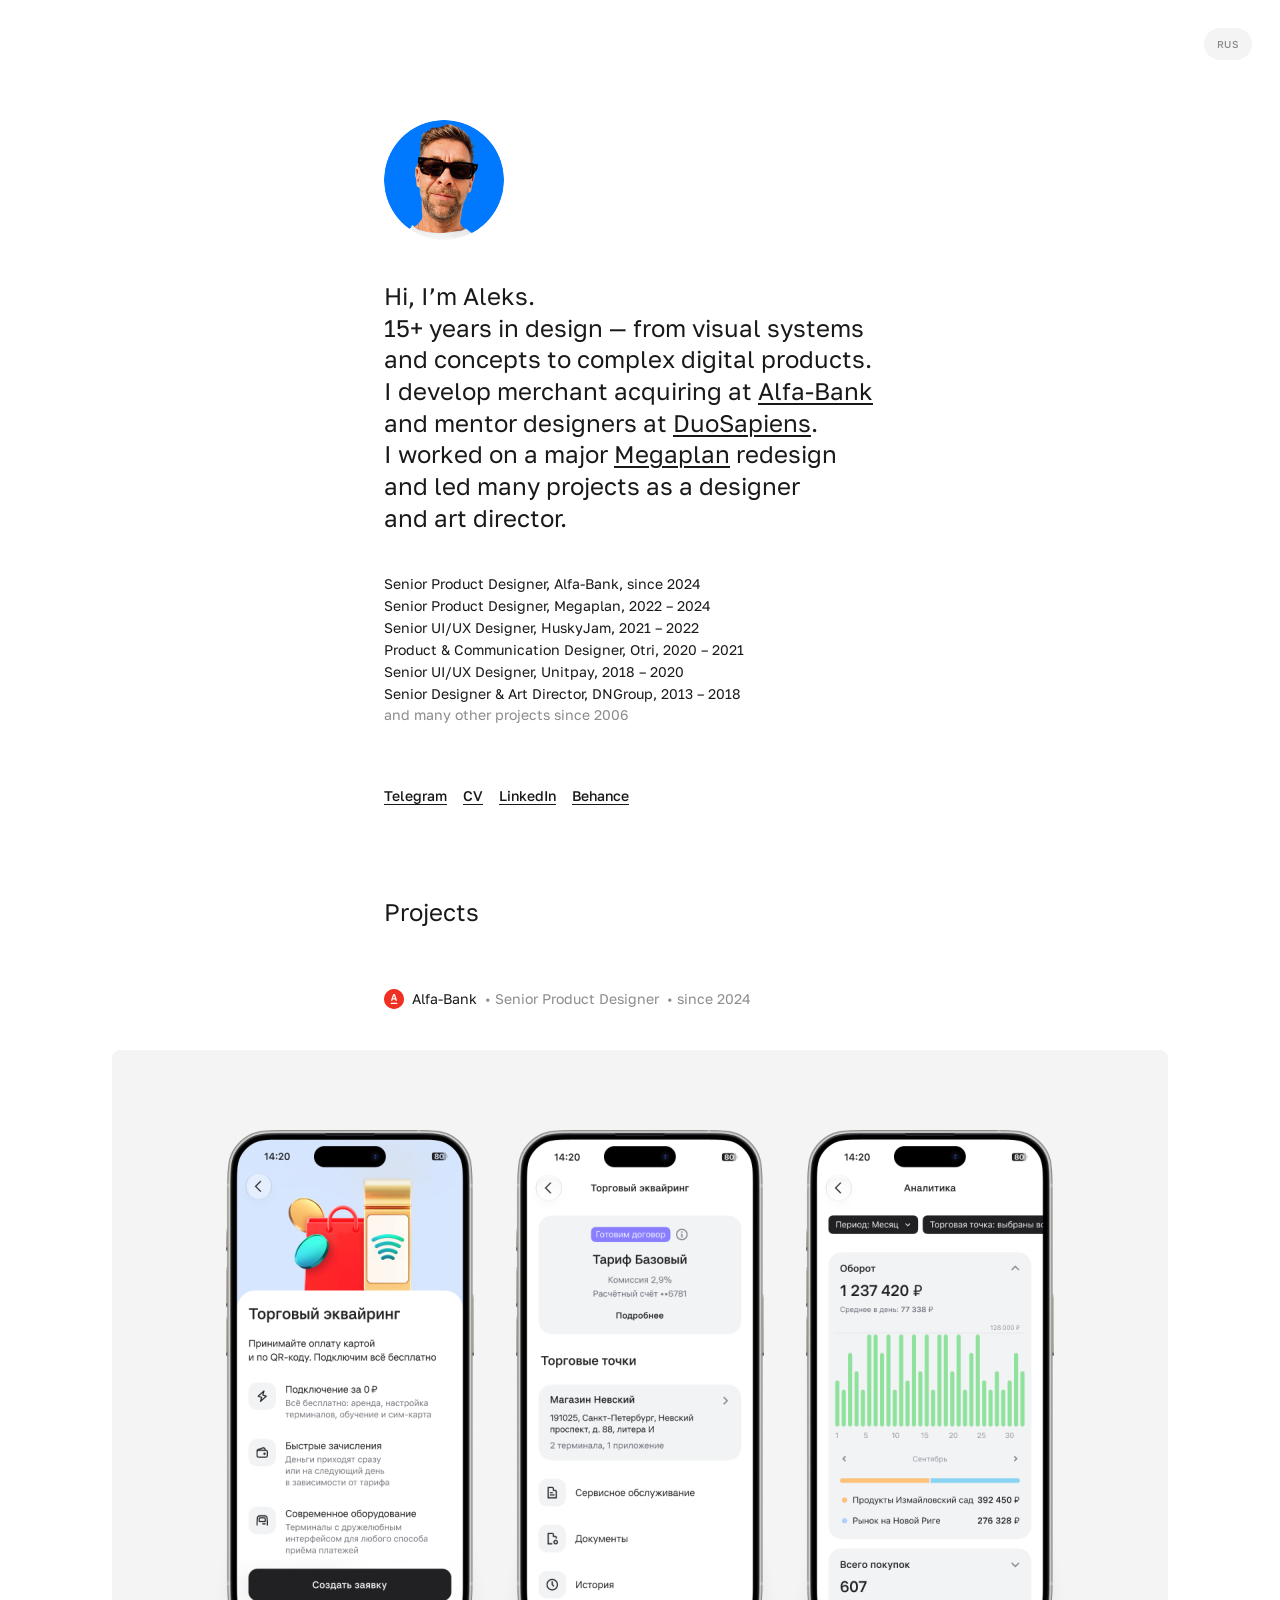
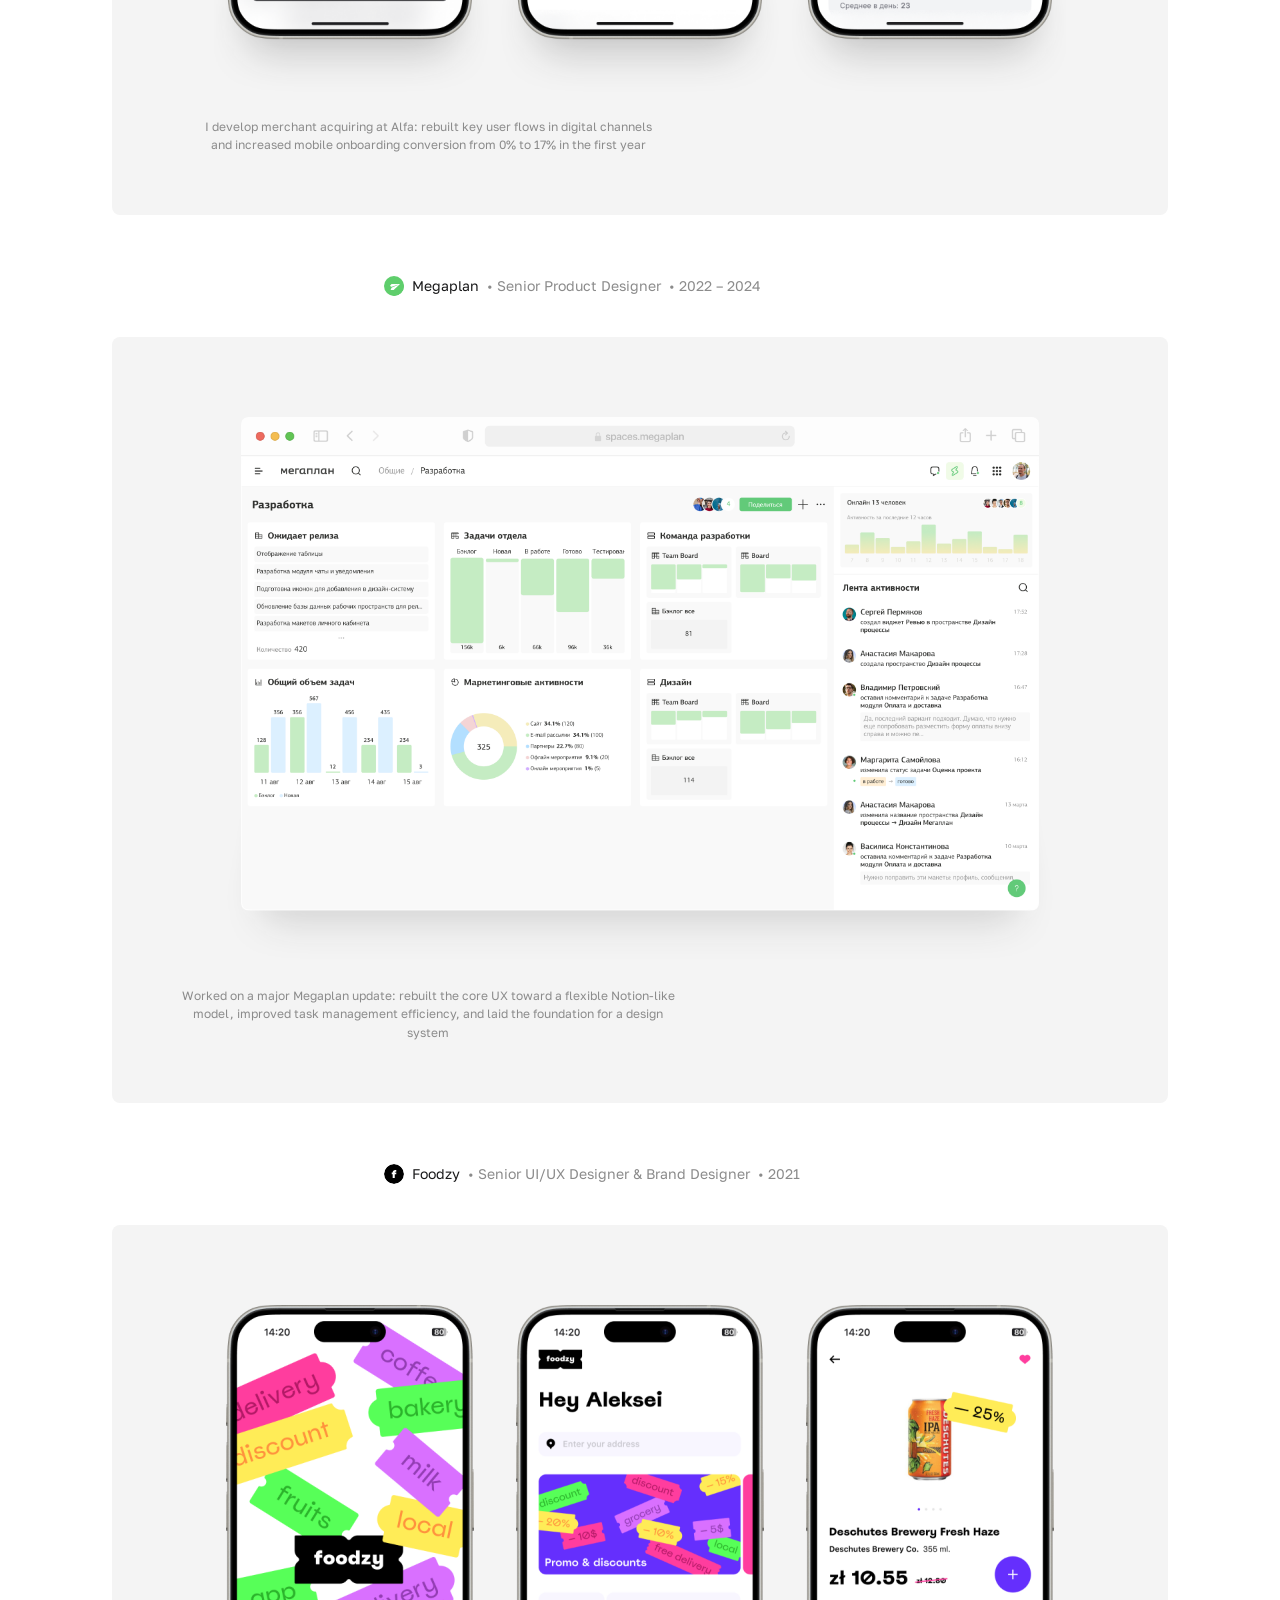
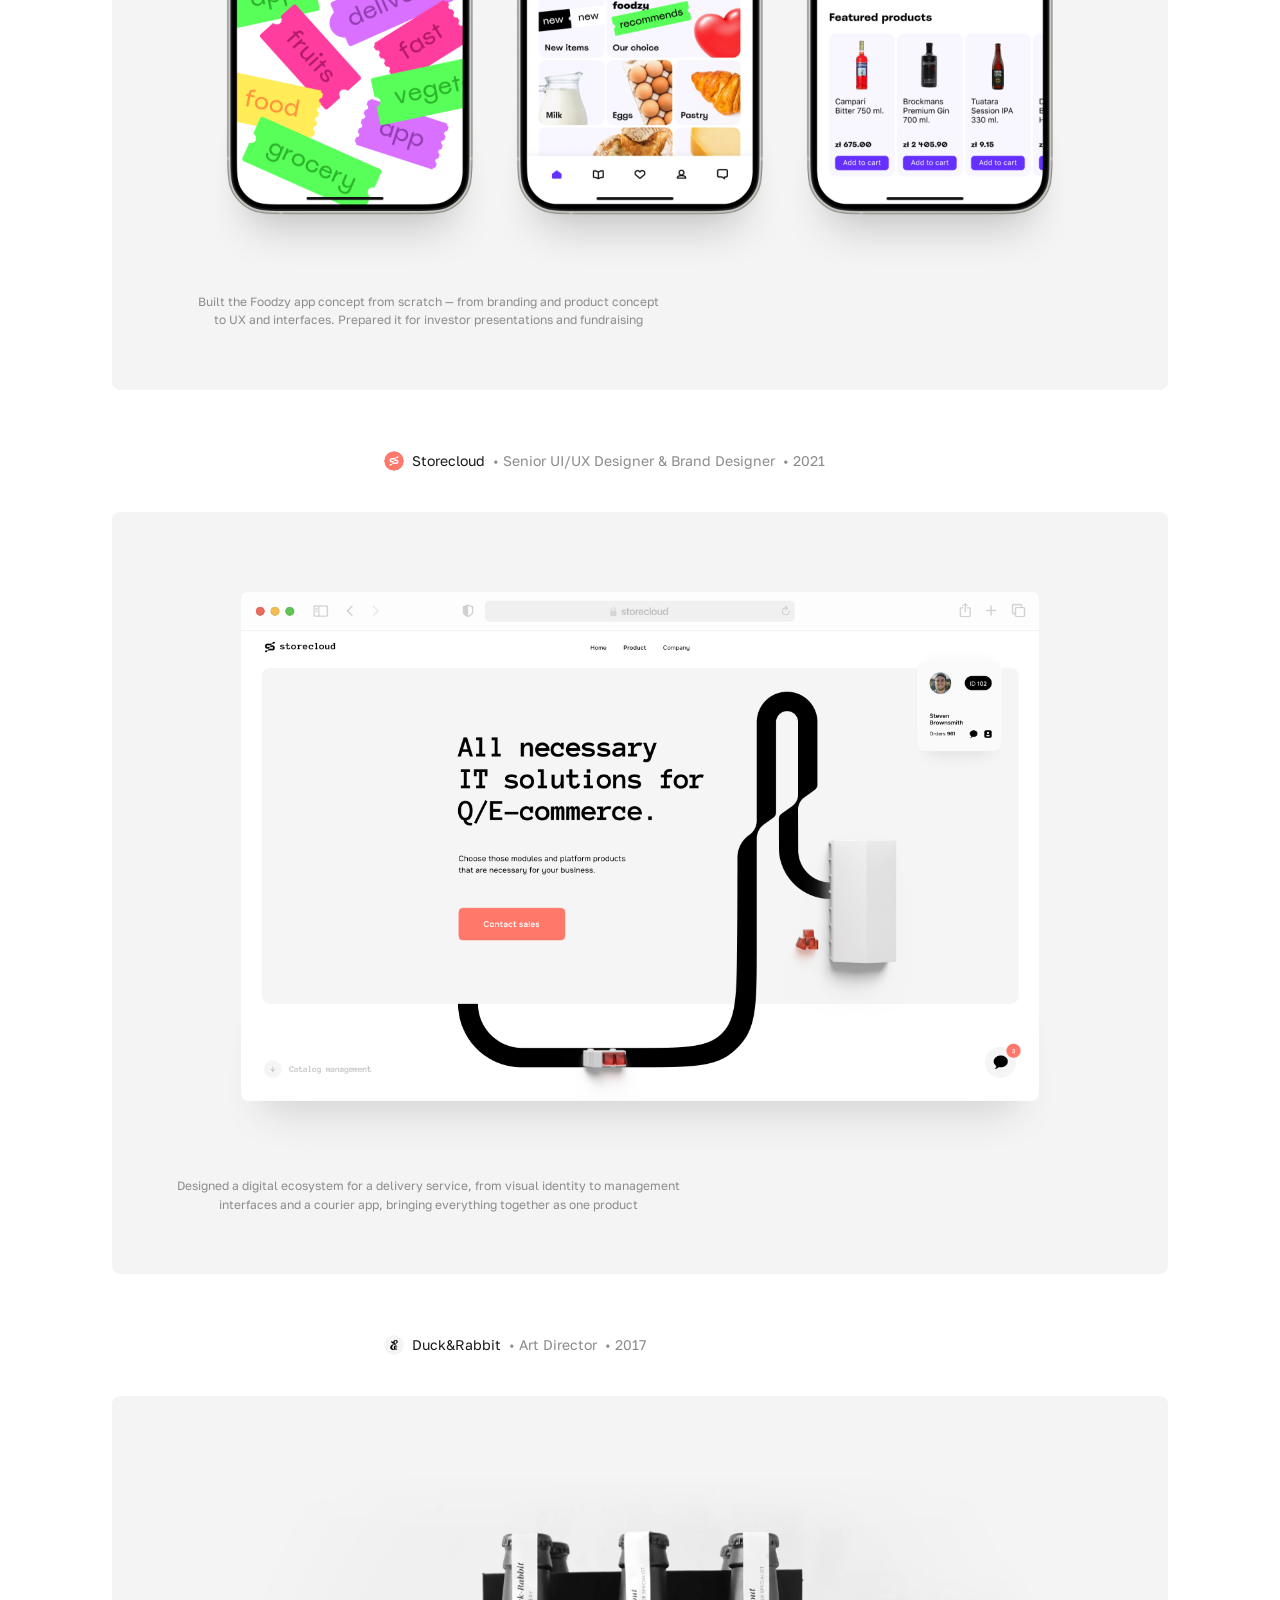
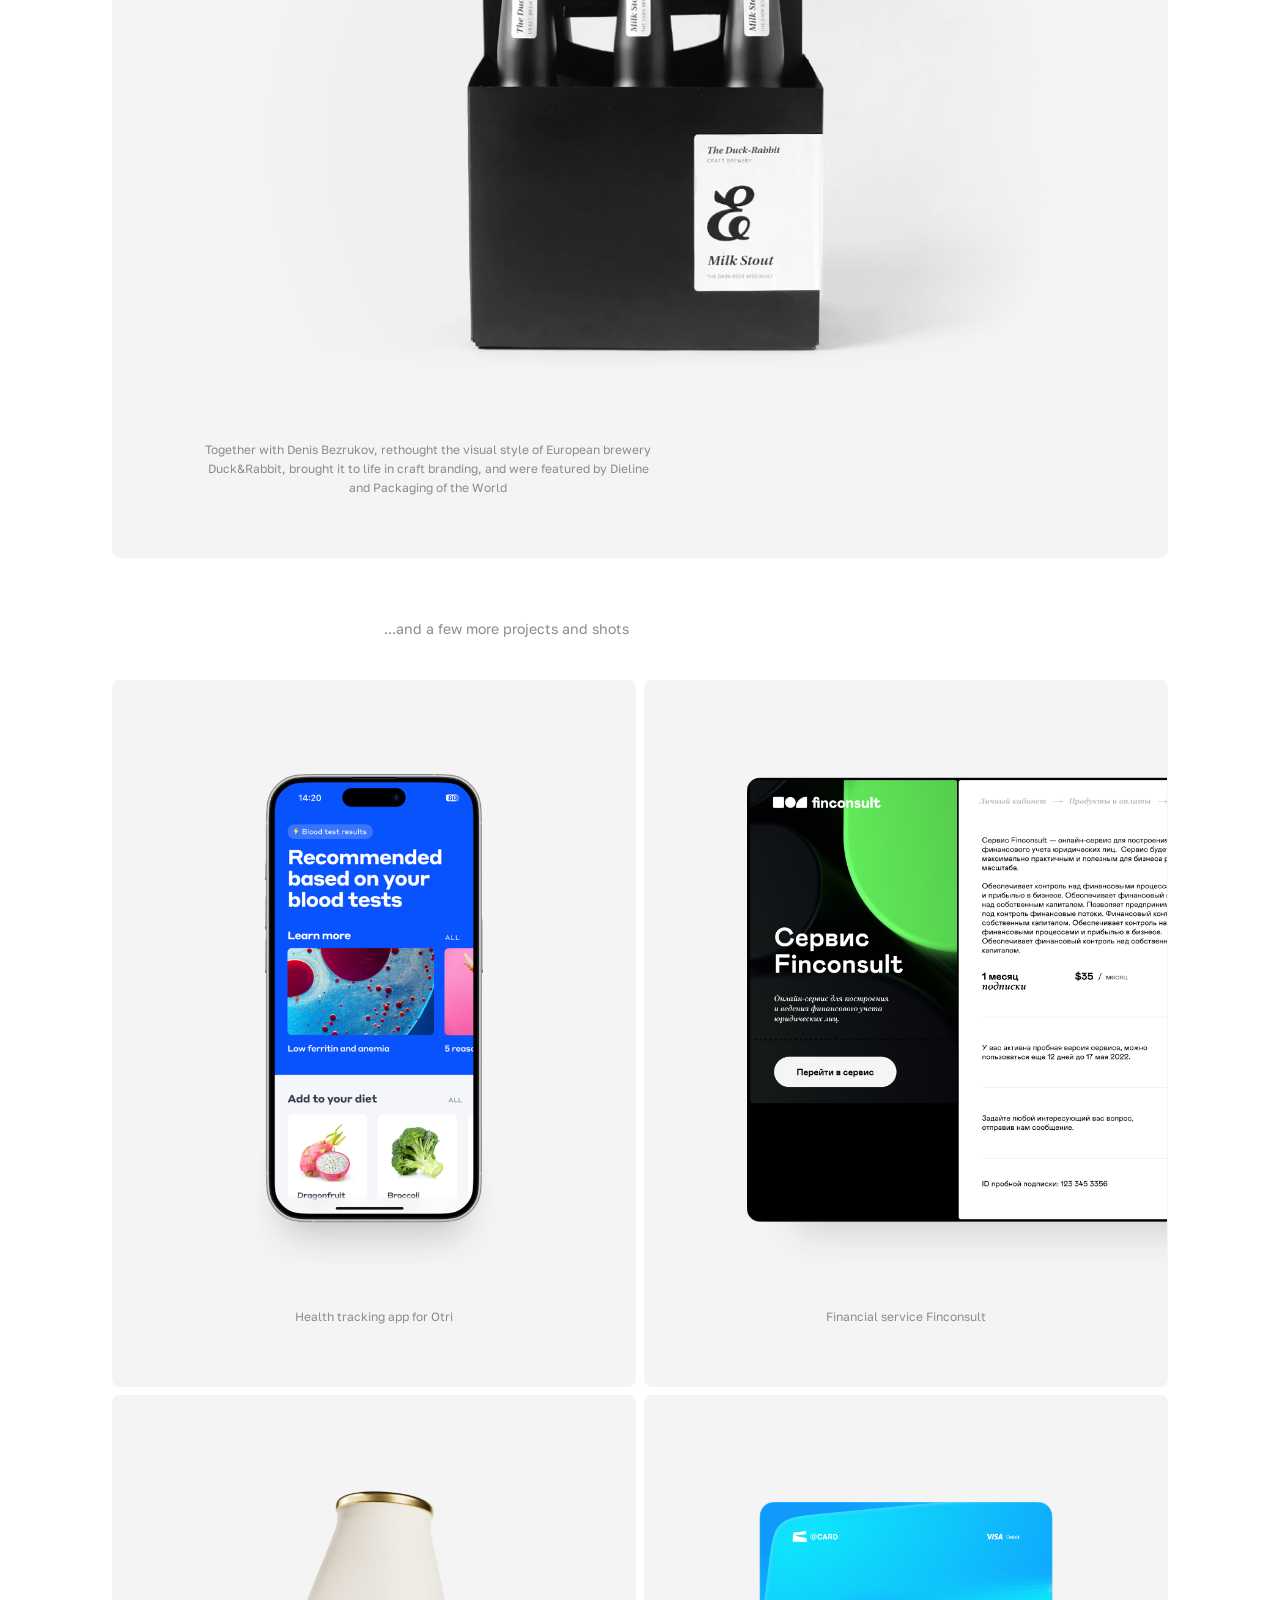
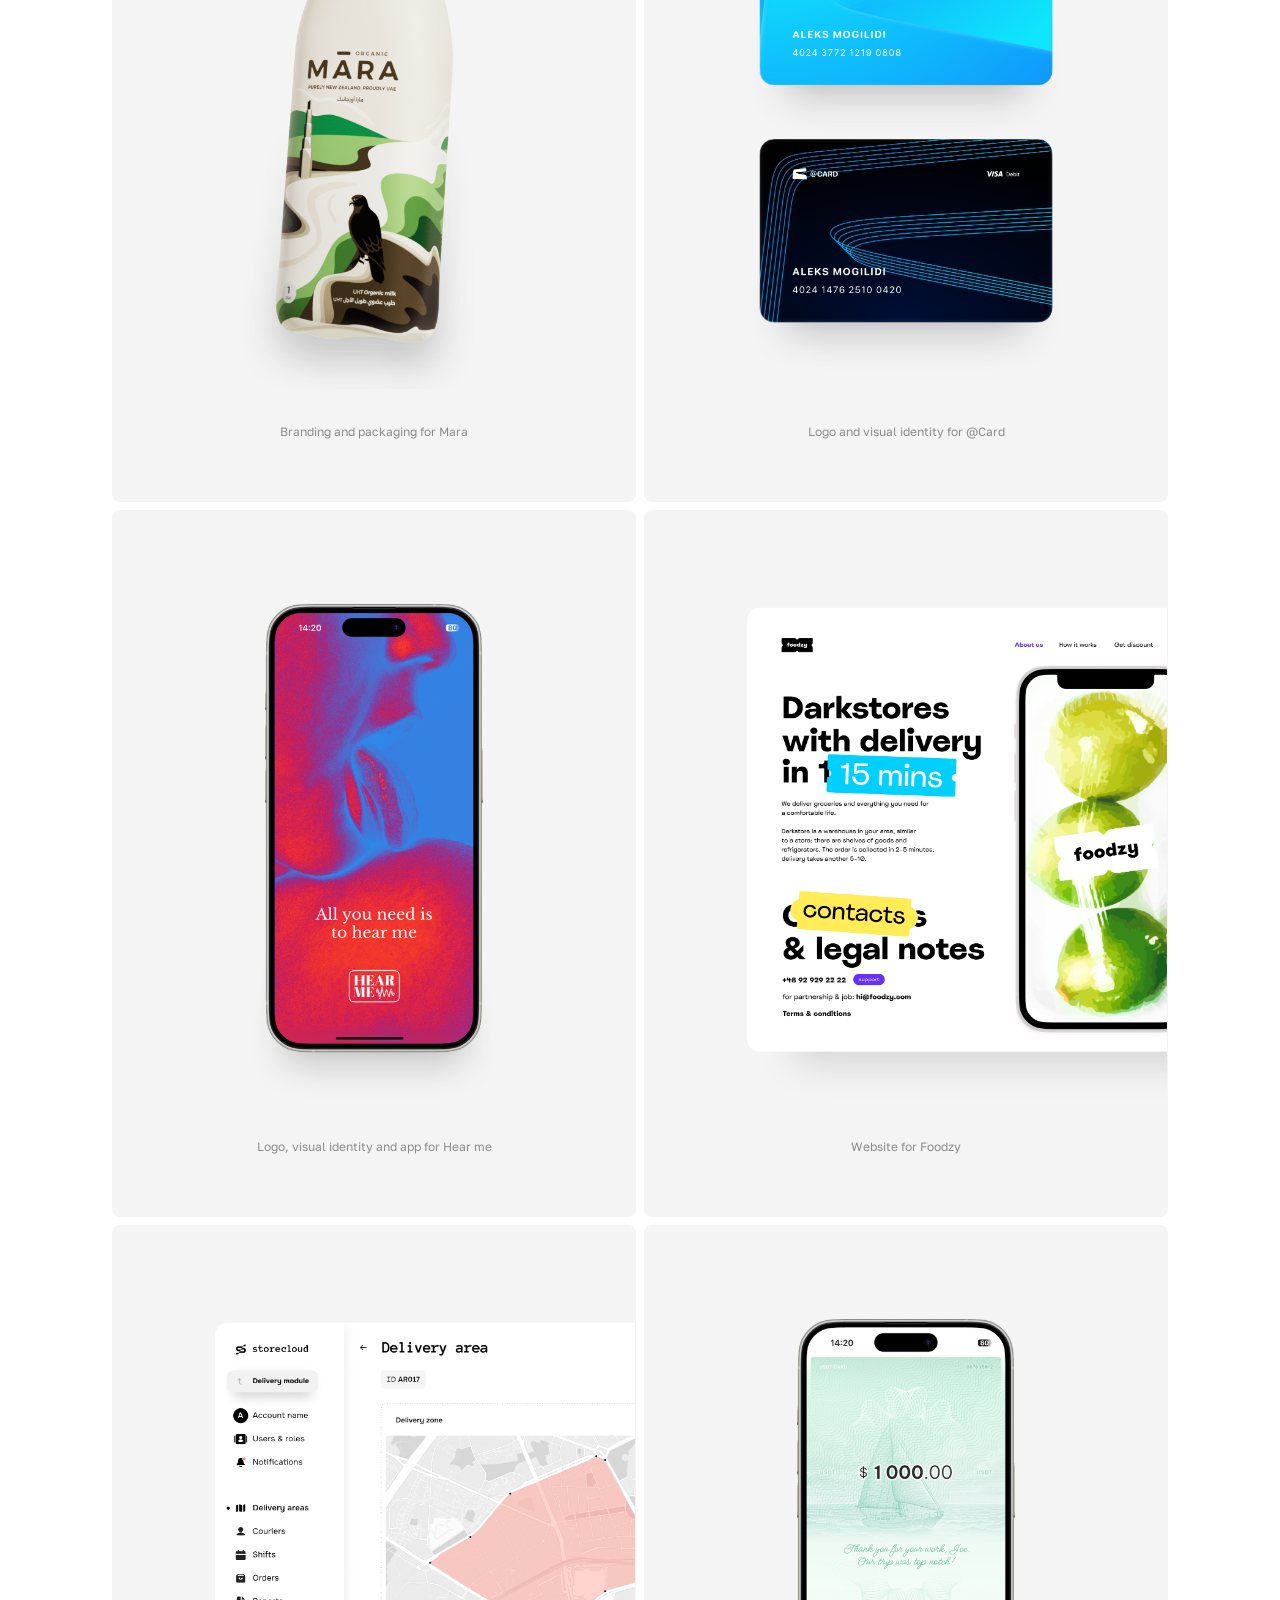
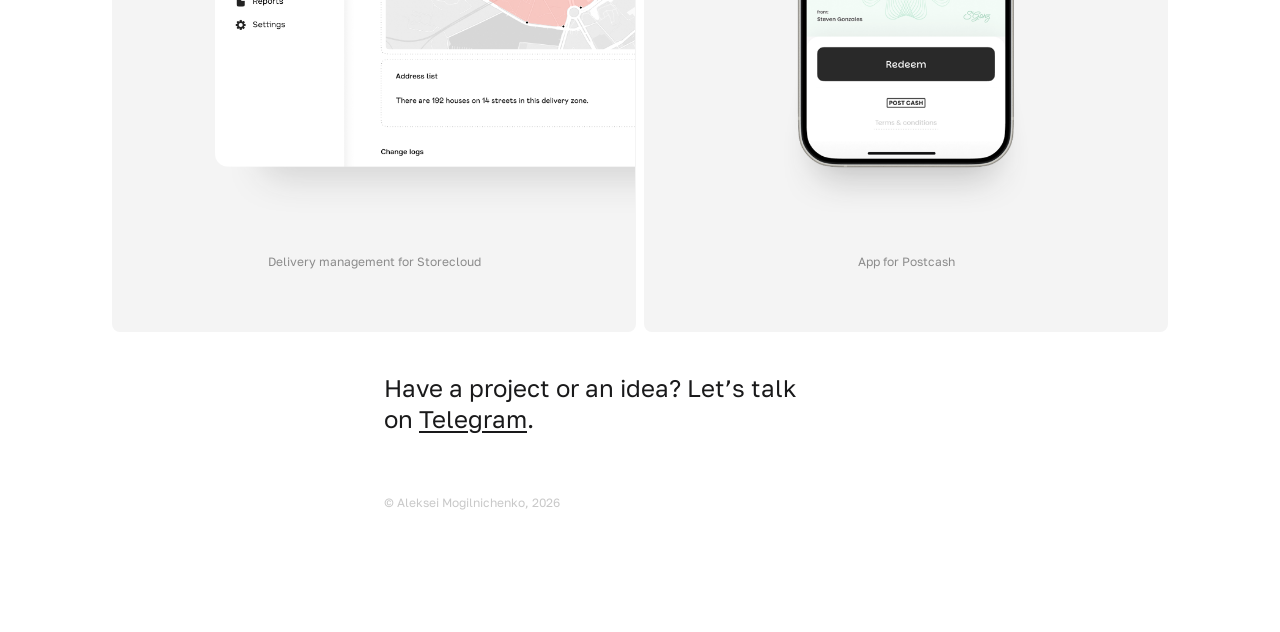
==== en/index.html @ b9fe9470 "Match Duck Rabbit logo background to cards" ====
<!DOCTYPE html>
<html lang="ru">
<head>
  <meta charset="UTF-8" />
  <meta name="viewport" content="width=device-width, initial-scale=1.0" />
  <title>Лёша — Product Designer</title>
  <link rel="icon" type="image/png" href="../favicon.png" />
  <link rel="preconnect" href="https://fonts.googleapis.com" />
  <link rel="preconnect" href="https://fonts.gstatic.com" crossorigin />
  <link href="https://fonts.googleapis.com/css2?family=Golos+Text:wght@400;500;600&display=swap" rel="stylesheet" />
  <style>
    /* ── Reset ────────────────────────────────────── */
    *, *::before, *::after { box-sizing: border-box; margin: 0; padding: 0; }

    /* ── Tokens ───────────────────────────────────── */
    :root {
      --color-text:    #19191a;
      --color-muted:   #8b8b8b;
      --color-tag-bg:  #e8e8e8;
      --color-card-bg: #f4f4f4;
      --color-page-bg: #ffffff;
      --color-hover:   #0079FF;
      --color-hover-bg: rgba(0, 121, 255, 0.08);

      --font-main: 'Golos Text', sans-serif;

      --motion-duration-instant: 120ms;
      --motion-duration-fast: 180ms;
      --motion-duration-normal: 260ms;
      --motion-duration-medium: 380ms;
      --motion-duration-slow: 560ms;
      --motion-duration-cinematic: 760ms;
      --motion-ease-standard: cubic-bezier(0.2, 0.8, 0.2, 1);
      --motion-ease-out: cubic-bezier(0.16, 1, 0.3, 1);
      --motion-ease-in-out: cubic-bezier(0.65, 0, 0.35, 1);

      --page-width:    1600px;
      --content-width: 1040px;
      --content-pad-top: 120px;
    }

    /* ── Base ─────────────────────────────────────── */
    html { font-size: 16px; }
    body {
      font-family: var(--font-main);
      background: var(--color-page-bg);
      color: var(--color-text);
      -webkit-font-smoothing: antialiased;
      min-height: 100vh;
    }
    /* ── Page shell ───────────────────────────────── */
    .page {
      width: 100%;
      max-width: var(--page-width);
      margin: 0 auto;
    }

    .content {
      max-width: var(--content-width);
      width: 100%;
      margin: 0 auto;
      padding-top: var(--content-pad-top);
      padding-bottom: 120px;
      padding-left: clamp(24px, 5vw, 48px);
      padding-right: clamp(24px, 5vw, 48px);
      display: flex;
      flex-direction: column;
      gap: 62px;
    }

    /* ── Hero / Text section ──────────────────────── */
    .hero {
      display: flex;
      flex-direction: column;
      gap: 40px;
      padding: 0;
    }

    .hero__description {
      display: flex;
      flex-direction: column;
      gap: 0;
      padding-left: 8px;
    }

    .hero__line1 {
      display: flex;
      align-items: center;
      gap: 12px;
      margin-bottom: -4px;
    }

    .hero__greeting {
      font-size: clamp(27px, 3vw, 33px);
      font-weight: 400;
      line-height: 1.32;
      color: var(--color-text);
      white-space: nowrap;
    }

    .hero__portrait {
      display: block;
      width: 120px;
      height: 120px;
      border-radius: 50%;
      object-fit: cover;
      flex-shrink: 0;
      margin-left: 8px;
    }

    .hero__bio a {
      color: inherit;
      text-decoration: underline;
      text-underline-offset: 3px;
      transition: color var(--motion-duration-normal) var(--motion-ease-standard), transform var(--motion-duration-instant) var(--motion-ease-standard);
    }

    .hero__bio a:hover {
      color: var(--color-hover);
      text-decoration: none;
    }

    .hero__bio {
      font-size: clamp(27px, 3vw, 33px);
      font-weight: 400;
      line-height: 1.32;
      color: var(--color-text);
      max-width: 944px;
    }

    /* ── Experience list ──────────────────────────── */
    .hero__experience {
      width: 100%;
      padding-left: 8px;
    }

    .hero__exp-list {
      font-size: 16px;
      font-weight: 400;
      line-height: 1.56;
      color: var(--color-text);
    }

    .hero__exp-list .muted {
      color: var(--color-muted);
    }

    .hero__actions {
      display: flex;
      align-items: center;
      gap: 16px;
      flex-wrap: wrap;
    }

    .hero__action {
      display: flex;
      padding: 20px 24px;
      justify-content: center;
      align-items: center;
      gap: 10px;
      border: 0;
      border-radius: 9999px;
      position: relative;
      overflow: hidden;
      isolation: isolate;
      z-index: 0;
      background: transparent;
      color: var(--color-text);
      text-decoration: none;
      font: 500 16px/1.25 var(--font-main);
      cursor: pointer;
      transition: color var(--motion-duration-normal) var(--motion-ease-standard), transform var(--motion-duration-instant) var(--motion-ease-standard);
    }

    .hero__action::before {
      content: "";
      position: absolute;
      inset: 0;
      border-radius: inherit;
      background: var(--color-card-bg);
      transition: background-color var(--motion-duration-normal) var(--motion-ease-standard);
    }

    .hero__action:hover,
    .hero__action:focus-visible {
      color: var(--color-hover);
      transform: translateY(-1px);
    }

    .hero__action > span {
      position: relative;
      z-index: 1;
    }

    .hero__action-muted {
      opacity: 0.32;
    }

    .hero__action:hover::before,
    .hero__action:focus-visible::before {
      background: var(--color-hover-bg);
    }

    /* ── Projects section ─────────────────────────── */
    .projects {
      display: flex;
      flex-direction: column;
      gap: 16px;
    }

    .projects__cta {
      margin: 32px 0 0;
      padding-left: 8px;
      max-width: 944px;
      font-size: clamp(27px, 3vw, 33px);
      font-weight: 400;
      line-height: 1.32;
      color: var(--color-text);
    }

    .projects__cta a {
      color: inherit;
      text-decoration: underline;
      text-underline-offset: 3px;
      transition: color var(--motion-duration-normal) var(--motion-ease-standard);
    }

    .projects__cta a:hover {
      color: var(--color-hover);
      text-decoration: none;
    }

    .projects__copyright {
      color: rgb(from var(--color-muted) r g b / 0.48);
      font-size: 12px;
      font-weight: 400;
      line-height: 1.4;
      text-align: left;
      margin: 24px 0 0;
      padding-left: 8px;
    }

    .projects__more {
      color: var(--color-muted);
      font-size: 14px;
      font-weight: 400;
      line-height: 1.56;
      margin: 32px 0 0;
      padding-left: 8px;
    }

    .language-toggle {
      position: fixed;
      top: 28px;
      right: 28px;
      z-index: 10;
      display: flex;
      padding: 9px 13px;
      justify-content: center;
      align-items: center;
      gap: 10px;
      border: 0;
      border-radius: 9999px;
      background: var(--color-card-bg);
      color: var(--color-muted);
      font-family: var(--font-main);
      font-size: 10px;
      font-weight: 500;
      line-height: 1.4;
      letter-spacing: 0.04em;
      text-transform: uppercase;
      cursor: pointer;
      transition: background-color var(--motion-duration-normal) var(--motion-ease-standard), color var(--motion-duration-normal) var(--motion-ease-standard), transform var(--motion-duration-instant) var(--motion-ease-standard);
    }

    .hero__action:focus-visible,
    .language-toggle:focus-visible {
      outline: 2px solid var(--color-hover);
      outline-offset: 4px;
    }

    .language-toggle:hover,
    .language-toggle:focus-visible {
      background: var(--color-hover-bg);
      color: var(--color-hover);
      transform: none;
    }

    .language-toggle:active,
    .hero__action:active,
    .case-study__back--fixed:active { transform: scale(0.98); }

    .shots-grid {
      display: grid;
      grid-template-columns: repeat(2, minmax(0, 1fr));
      gap: 8px;
      width: 100%;
      margin-top: 32px;
    }

    .shot-card {
      height: 572px;
      border-radius: 24px;
      overflow: hidden;
      display: flex;
      flex-direction: column;
      align-items: center;
      justify-content: center;
      padding: 40px 24px 24px;
      background: var(--color-card-bg);
      color: var(--color-muted);
      position: relative;
      transform: scale(1);
      transform-origin: center center;
      transition: transform var(--motion-duration-medium) var(--motion-ease-out);
    }

    .shot-card:hover {
      transform: scale(1.006);
    }

    .shot-card:not(:hover) {
      transition: transform var(--motion-duration-fast) var(--motion-ease-out);
    }

    .shot-card__media {
      flex: 0 0 auto;
      min-height: 0;
      display: flex;
      align-items: center;
      justify-content: center;
      transform: translateY(4px);
      transition: transform var(--motion-duration-medium) var(--motion-ease-out);
    }

    .shot-card:hover .shot-card__media {
      transform: translateY(0);
    }

    .shot-card:not(:hover) .shot-card__media {
      transition: transform var(--motion-duration-fast) var(--motion-ease-out);
    }

    .shot-card__image {
      display: block;
      width: 100%;
      height: 500px;
      max-width: 100%;
      max-height: none;
      object-fit: contain;
      opacity: 0;
      transition: opacity var(--motion-duration-normal) var(--motion-ease-out);
    }

    .shot-card--finconsult .shot-card__media,
    .shot-card--storecloud-delivery .shot-card__media,
    .shot-card--foodzy-site .shot-card__media {
      width: calc(100% + 23px);
      margin-right: -23px;
      align-self: flex-end;
      justify-content: flex-end;
    }

    .shot-card--finconsult .shot-card__image,
    .shot-card--storecloud-delivery .shot-card__image,
    .shot-card--foodzy-site .shot-card__image {
      object-position: right center;
    }

    .shot-card__title {
      position: absolute;
      left: 24px;
      right: 24px;
      bottom: 36px;
      margin: 0;
      font-size: 13px;
      font-weight: 400;
      line-height: 1.56;
      text-align: center;
      color: var(--color-muted);
      opacity: 0;
      transform: translateY(6px);
      transition:
        transform var(--motion-duration-medium) var(--motion-ease-out) 50ms,
        opacity var(--motion-duration-medium) var(--motion-ease-out) 50ms;
    }

    .shot-card:hover .shot-card__title {
      opacity: 1;
      transform: translateY(0);
    }

    .shot-card:not(:hover) .shot-card__title {
      transition:
        transform var(--motion-duration-medium) var(--motion-ease-in-out),
        opacity var(--motion-duration-medium) var(--motion-ease-in-out);
    }

    /* ── Card ─────────────────────────────────────── */
    .card {
      background: var(--color-card-bg);
      border-radius: 24px;
      overflow: visible;
      padding: clamp(24px, 4.6vw, 48px);
      display: flex;
      flex-direction: column;
      gap: 0;
      position: relative;
      color: inherit;
      text-decoration: none;
      transition: transform var(--motion-duration-medium) var(--motion-ease-out);
    }

    a.card {
      cursor: pointer;
    }

    .card:hover,
    .card:focus-visible {
      transform: scale(1.006);
      z-index: 1;
    }

    .card:not(:hover):not(:focus-visible) {
      transition: transform var(--motion-duration-fast) var(--motion-ease-out);
    }

    /* Card header row: logo + year */
    .card__header {
      display: flex;
      align-items: center;
      justify-content: space-between;
      margin-bottom: 40px;
    }

    /* Logo circle */
    .card__logo {
      width: 40px;
      height: 40px;
      border-radius: 24px;
      display: flex;
      align-items: center;
      justify-content: center;
      flex-shrink: 0;
      overflow: hidden;
    }

    .card__logo img {
      display: block;
    }

    .card__logo--alfa {
      background-color: #ef3124;
    }

    .card__logo--alfa img {
      width: 18px;
      height: 24px;
    }

    .card__logo--megaplan {
      background-color: #5fce6c;
      padding-left: 2px;
      padding-top: 2px;
    }

    .card__logo--megaplan img {
      width: 22px;
      height: auto;
    }

    .card__logo--plain img {
      width: 40px;
      height: 40px;
      border-radius: 12px;
    }

    /* Year tag pill */
    .card__tag {
      background: var(--color-tag-bg);
      border-radius: 32px;
      padding: 9px 13px;
      font-size: 10px;
      font-weight: 500;
      line-height: 1.4;
      letter-spacing: 0.04em;
      text-transform: uppercase;
      color: var(--color-muted);
      flex-shrink: 0;
    }

    /* Card image area */
    .card__image-wrap {
      width: 100%;
      max-width: 852px;
      margin: 0 auto;
      display: flex;
      align-items: center;
      justify-content: center;
      background: transparent;
      border-radius: 16px;
      overflow: hidden;
      transform: translateY(0);
      transition: transform var(--motion-duration-medium) var(--motion-ease-out);
    }

    .card__image-wrap img {
      display: block;
      width: 100%;
      height: auto;
      vertical-align: bottom;
      border-radius: 16px;
      opacity: 0;
      transition: opacity var(--motion-duration-normal) var(--motion-ease-out);
    }

    .card__image-wrap img.is-loaded,
    .shot-card__image.is-loaded { opacity: 1; }

    .card:hover .card__image-wrap,
    .card:focus-visible .card__image-wrap {
      transform: translateY(-3px);
    }

    .card:not(:hover):not(:focus-visible) .card__image-wrap {
      transition: transform var(--motion-duration-fast) var(--motion-ease-out);
    }



    .card__desc {
      display: block;
      justify-items: center;
      margin-top: 0;
      opacity: 1;
      visibility: visible;
      transform: none;
      transition: none;
    }


    .card__desc p {
      width: min(50%, 588px);
      min-height: 0;
      overflow: visible;
      font-size: 13px;
      font-weight: 400;
      line-height: 1.56;
      color: var(--color-muted);
      text-align: center;
    }

    @media (max-width: 900px) {
      :root {
        --content-pad-top: 72px;
        --motion-duration-medium: 320ms;
        --motion-duration-slow: 420ms;
      }

      .content {
        gap: 48px;
        padding-bottom: 80px;
      }

      .hero {
        gap: 32px;
      }

      .hero__line1 {
        margin-bottom: 0;
      }

      .hero__portrait {
        width: 104px;
        height: 104px;
      }

      .projects {
        gap: 14px;
      }

      .card__header {
        margin-bottom: 32px;
      }

    }

    @media (max-width: 640px) {
      :root {
        --content-pad-top: 44px;
      }

      .content {
        gap: 40px;
        padding-left: 16px;
        padding-right: 16px;
        padding-bottom: 56px;
      }

      .hero {
        gap: 28px;
      }

      .hero__line1 {
        gap: 10px;
        margin-bottom: 4px;
      }

      .hero__greeting,
      .hero__bio {
        font-size: 25px;
        line-height: 1.34;
      }

      .hero__portrait {
        width: 104px;
        height: 104px;
      }

      .hero__exp-list {
        font-size: 15px;
        line-height: 1.5;
      }

      .card {
        border-radius: 18px;
        overflow: hidden;
        padding: 18px;
        cursor: default;
      }


      .card:hover,
      .card:focus-visible {
        transform: none;
      }

      .card:hover .card__image-wrap,
      .card:focus-visible .card__image-wrap,
      .card:not(:hover) .card__image-wrap {
        transform: none;
      }

      .card__header {
        margin-bottom: 20px;
      }

      .card__logo {
        width: 36px;
        height: 36px;
      }

      .card__tag {
        padding: 8px 11px;
      }

      .card__image-wrap {
        max-width: none;
        min-height: clamp(228px, 66vw, 360px);
        overflow: visible;
      }

      .card__image-wrap,
      .card__image-wrap img {
        border-radius: 12px;
      }

      .card__image-wrap img {
        width: min(108%, 520px);
        max-width: none;
      }

      .projects__more {
        font-size: 13px;
        line-height: 1.48;
        margin-top: 32px;
      }

      .language-toggle {
        top: 28px;
        right: 28px;
        font-size: 10px;
        line-height: 1.4;
      }

      .shots-grid {
        grid-template-columns: repeat(2, minmax(0, 1fr));
        gap: 8px;
        margin-top: 32px;
      }

      .shot-card {
        height: clamp(260px, 78vw, 360px);
        border-radius: 18px;
        padding: 28px 12px 52px;
        transform: none;
      }

      .shot-card:hover {
        transform: none;
      }

      .shot-card__media,
      .shot-card:hover .shot-card__media,
      .shot-card:not(:hover) .shot-card__media {
        transform: none;
        transition: none;
      }

      .shot-card__image {
        height: clamp(176px, 55vw, 268px);
      }

      .shot-card--finconsult .shot-card__media,
      .shot-card--storecloud-delivery .shot-card__media,
      .shot-card--foodzy-site .shot-card__media {
        width: calc(100% + 11px);
        margin-right: -11px;
      }

      .shot-card__title,
      .shot-card:hover .shot-card__title,
      .shot-card:not(:hover) .shot-card__title {
        left: 12px;
        right: 12px;
        bottom: 18px;
        font-size: 13px;
        line-height: 1.48;
        opacity: 1;
        transform: none;
        transition: none;
      }

      .card__desc,
      .card:hover .card__desc,
      .card:focus-visible .card__desc {
        display: block;
        margin-top: 9px;
        opacity: 1;
        visibility: visible;
        transform: none;
        transition: none;
      }

      .card__desc p {
        width: 100%;
        min-height: 0;
        overflow: visible;
        font-size: 13px;
        line-height: 1.48;
        text-align: center;
      }
    }

    @media (max-width: 390px) {
      .content {
        padding-left: 12px;
        padding-right: 12px;
      }

      .hero__greeting,
      .hero__bio {
        font-size: 23px;
      }

      .card {
        padding: 16px;
      }

      .shots-grid {
        gap: 8px;
      }

      .shot-card {
        height: clamp(238px, 76vw, 320px);
        padding: 24px 10px 48px;
      }

      .shot-card__image {
        height: clamp(158px, 52vw, 232px);
      }
    }

    html { scroll-behavior: smooth; }
    .card[href] { cursor: pointer; }
    .card[href]:focus-visible,
    .case-study a:focus-visible { outline: 2px solid var(--color-hover); outline-offset: 5px; }
    body.case-open .content { display: none; }
    .case-study {
      display: none;
      width: 100%;
      max-width: var(--content-width);
      margin: 0 auto;
      padding: var(--content-pad-top) clamp(24px, 5vw, 48px) 120px;
      color: var(--color-text);
    }
    .case-study.is-active { display: block; animation: case-study-enter var(--motion-duration-normal) var(--motion-ease-out) both; }
    @keyframes case-study-enter {
      from { opacity: 0; transform: translateY(8px); }
      to { opacity: 1; transform: translateY(0); }
    }
    .case-study__back--fixed {
      position: fixed;
      top: 28px;
      left: 26px;
      right: auto;
      z-index: 11;
      width: 32px;
      height: 32px;
      padding: 0;
      border-radius: 50%;
      display: flex;
      align-items: center;
      justify-content: center;
      opacity: 0;
      visibility: hidden;
      pointer-events: none;
      transform: scale(0.96);
      text-decoration: none;
      line-height: 0;
      transition: opacity var(--motion-duration-fast) var(--motion-ease-out), transform var(--motion-duration-fast) var(--motion-ease-out), visibility var(--motion-duration-fast) var(--motion-ease-out), background-color var(--motion-duration-normal) var(--motion-ease-standard), color var(--motion-duration-normal) var(--motion-ease-standard);
    }
    body.case-open .case-study__back--fixed { opacity: 1; visibility: visible; pointer-events: auto; transform: scale(1); }
    .case-study__back-icon { display: block; width: 7px; height: 10px; }
    .case-study__bottom .case-study__back {
      color: var(--color-text);
      text-decoration: none;
      transition: color var(--motion-duration-normal) var(--motion-ease-standard);
    }
    .case-study__bottom .case-study__back:hover { color: var(--color-hover); }
    .case-study__hero { padding: 0 8px; }
    .case-study__title {
      max-width: 700px;
      font-size: 34px;
      line-height: 1.55;
      font-weight: 400;
      letter-spacing: 0;
    }
    .case-study__lead {
      max-width: 600px;
      margin-top: 40px;
      color: var(--color-text);
      font-size: 16px;
      line-height: 1.5;
    }
    .case-study__facts {
      display: flex;
      flex-wrap: wrap;
      gap: 20px 40px;
      margin-top: 30px;
      padding: 0;
      border: 0;
    }
    .case-study__fact-label { display: block; margin-bottom: 6px; color: var(--color-muted); font-size: 12px; }
    .case-study__fact-value { font-size: 14px; line-height: 1.5; }
    .case-study__cover {
      aspect-ratio: 1.62;
      width: 100%;
      min-height: 0;
      margin-top: 62px;
      border-radius: 40px;
    }
    .case-study__section {
      display: block;
      margin-top: 62px;
      padding: 0;
      border: 0;
    }
    .case-study__section h2 {
      margin-left: 8px;
      font-size: 34px;
      line-height: 1.55;
      font-weight: 400;
      letter-spacing: 0;
    }
    .case-study__copy {
      width: min(73%, 688px); /* 8-column span of the 1040px case grid */
      max-width: none;
      margin: 38px 0 0 8px;
      font-size: 16px;
      line-height: 1.5;
    }
    .case-study__copy p + p { margin-top: 16px; }
    .case-study__subheading {
      margin: 0 0 16px;
      font: inherit;
      font-weight: 500;
    }

    .case-study__section > .case-study__copy { margin-left: 8px; }
    .case-study__intro p:first-child, .case-study__intro p:first-child strong { font-weight: 500; }
    .case-study__result-copy { margin-top: 24px; font-weight: 500; }

    .case-study--alfa .case-study__alfa-cover {
      display: flex;
      width: 100%;
      min-height: 0;
      aspect-ratio: 1.05;
      margin: 68px 0 0;
      align-items: center;
      justify-content: center;
      padding: clamp(24px, 4.6vw, 48px);
      overflow: hidden;
      background: var(--color-card-bg);
      border-radius: 24px;
    }
    .case-study--alfa .case-study__alfa-cover-video {
      display: block;
      width: min(40%, 560px);
      max-width: 100%;
      height: auto;
    }
    .case-study__alfa-gallery-placeholder {
      width: 100%;
      aspect-ratio: 1.05;
      margin-top: 62px;
      border-radius: 24px;
      background: var(--color-card-bg);
    }
    .case-study__alfa-gallery-placeholder--application {
      display: flex;
      min-height: 0;
      aspect-ratio: auto;
      justify-content: center;
      padding: clamp(24px, 4.6vw, 48px);
    }
    .case-study__alfa-gallery-placeholder--application img {
      display: block;
      width: min(40%, 560px);
      height: auto;
      border-radius: 18px;
    }
    .case-study__alfa-gallery-placeholder--equipment {
      display: flex;
      min-height: 0;
      aspect-ratio: auto;
      justify-content: center;
      padding: clamp(24px, 4.6vw, 48px);
      overflow: hidden;
    }
    .case-study__alfa-gallery-placeholder--equipment img {
      display: block;
      width: 100%;
      height: auto;
    }
    .case-study__status { margin: 32px 0 0 8px; color: #999; font-size: 12px; line-height: 1.5; }
    .case-study__progress {
      margin: 62px 0 0;
      color: #999;
      text-align: center;
      font-size: 15px;
      line-height: 1.5;
      font-weight: 400;
    }
    .case-study__placeholder {
      display: flex;
      min-height: 220px;
      padding: 24px;
      flex-direction: column;
      align-items: center;
      justify-content: center;
      gap: 10px;
      border-radius: 24px;
      background: var(--color-card-bg);
      color: var(--color-muted);
      text-align: center;
      font-size: 14px;
      line-height: 1.5;
    }
    .case-study__placeholder small { font-size: 12px; overflow-wrap: anywhere; }
    .case-study__gallery {
      display: grid;
      grid-template-columns: repeat(2, minmax(0, 1fr));
      gap: 16px;
      margin-top: 28px;
    }
    .case-study__gallery .case-study__placeholder { min-height: 0; aspect-ratio: 1.55; }
    .case-study__result { display: inline-block; margin: 8px 0 12px; font-size: clamp(48px, 9vw, 96px); line-height: 1; letter-spacing: -0.04em; }
    .case-study__bottom { display: flex; align-items: center; justify-content: space-between; gap: 20px; padding: 64px 10px 0; }
    .case-study__bottom .case-study__back { min-height: 44px; display: inline-flex; align-items: center; font-size: 14px; }
    @media (max-width: 900px) {
      .case-study { padding-bottom: 80px; }
    }
    @media (max-width: 640px) {
      .case-study { padding: var(--content-pad-top) 16px 56px; }
      .case-study__hero { padding: 0 8px; }
      .case-study__title, .case-study__section h2 { font-size: 29px; line-height: 1.4; }
      .case-study__lead { margin-top: 28px; font-size: 15px; }
      .case-study__facts { gap: 16px 24px; margin-top: 24px; }
      .case-study__cover { aspect-ratio: 1.15; margin-top: 40px; border-radius: 22px; }
      .case-study__section { margin-top: 40px; padding: 0; }
      .case-study__copy { width: calc(100% - 8px); max-width: none; margin-top: 28px; font-size: 15px; }
      .case-study--alfa .case-study__alfa-cover {
        aspect-ratio: 1.05;
        margin-top: 44px;
        padding: 18px;
        border-radius: 18px;
      }
      .case-study--alfa .case-study__alfa-cover-video { width: auto; height: 100%; max-width: 100%; max-height: 100%; object-fit: contain; }
      .case-study__alfa-gallery-placeholder { margin-top: 44px; border-radius: 18px; }
      .case-study__alfa-gallery-placeholder--application { padding: 18px; }
      .case-study__alfa-gallery-placeholder--application img { width: min(40%, 360px); border-radius: 14px; }
      .case-study__alfa-gallery-placeholder--equipment { padding: 18px; }
      .case-study__progress { margin-top: 40px; font-size: 14px; }
      .case-study__gallery { grid-template-columns: 1fr; gap: 12px; }
      .case-study__gallery .case-study__placeholder { aspect-ratio: 1.25; }
      .case-study__placeholder { min-height: 200px; border-radius: 18px; }
      .case-study__bottom { padding: 48px 4px 0; }
    }

    /* Figma home page refresh: measured content widths and always-visible captions */
    :root { --home-content-width: 1152px; }
    .content { max-width: var(--home-content-width); gap: 0; }
    .hero { gap: 0; }
    .hero__description {
      width: 100%; max-width: none;
      padding: 40px max(0px, calc((100% - 512px) / 2)) 0;
    }
    .hero__line1 { margin: 0; }
    .hero__greeting, .hero__bio { font-size: 24px; line-height: 1.32; }
    .hero__bio { max-width: 512px; }
    .hero__portrait { margin-left: max(0px, calc((100% - 512px) / 2)); }
    .hero__experience { padding: 40px max(0px, calc((100% - 512px) / 2)) 0; }
    .hero__exp-list { font-size: 14px; line-height: 1.56; }
    .hero__actions {
      width: 100%; padding: 60px max(0px, calc((100% - 512px) / 2)) 50px;
      justify-content: flex-start; gap: 16px;
    }
    .hero__action {
      padding: 0; border-radius: 0; overflow: visible; isolation: auto;
      font-size: 14px; line-height: 1.4; text-decoration: underline; text-underline-offset: 3px;
    }
    .hero__action::before { display: none; }
    .hero__action > span { z-index: auto; }
    .hero__action:hover, .hero__action:focus-visible { transform: none; }
    .projects { gap: 0; }
    .projects__title {
      width: 100%; min-height: 72px; padding: 40px max(0px, calc((100% - 512px) / 2)) 0;
      font-size: 24px; font-weight: 400; line-height: 1.32;
    }
    .project-meta { min-height: 122px; padding: 60px 0 40px; }
    .project-meta__inner {
      width: min(512px, 100%); margin: 0 auto; display: flex; align-items: center;
      flex-wrap: wrap; gap: 4px 8px; font-size: 14px; line-height: 1.56;
    }
    .project-meta__logo { width: 20px; height: 20px; border-radius: 50%; }
    .project-meta__logo svg, .project-meta__logo img { width: 20px; height: 20px; }
    .project-meta__name { color: var(--color-text); }
    .project-meta__role, .project-meta__period, .project-meta__separator { color: var(--color-muted); }
    .card {
      border-radius: 8px; padding: 80px 60px 60px; gap: 20px;
      transition: transform var(--motion-duration-medium) var(--motion-ease-out), opacity var(--motion-duration-normal) var(--motion-ease-out);
    }
    .card__header { display: none; }
    .card__image-wrap { border-radius: 0; }
    .card__image-wrap img { border-radius: 0; }
    .card__desc {
      display: block; margin: 0; opacity: 1; visibility: visible; transform: none;
      transition: none; overflow: visible;
    }
    .card:hover .card__desc, .card:focus-visible .card__desc {
      display: block; grid-template-rows: 1fr; margin-top: 0; opacity: 1; visibility: visible;
      transform: none; transition: none;
    }
    .card__desc p {
      width: min(512px, 100%); font-size: 12px; line-height: 1.56; text-align: center;
    }
    .shots-grid { gap: 8px; margin-top: 0; }
    .shot-card {
      height: 707px; border: 1px solid var(--color-card-bg); border-radius: 8px;
      padding: 60px; justify-content: flex-start; gap: 0; background: #fff;
    }
    .shot-card__media { width: min(400px, 100%); height: 568px; transform: none; }
    .shot-card__image { height: 500px; }
    .shot-card__title {
      position: static; width: min(400px, 100%); margin: 0; opacity: 1; transform: none;
      font-size: 12px; line-height: 1.56; text-align: center; transition: none;
    }
    .shot-card:hover .shot-card__title, .shot-card:not(:hover) .shot-card__title { opacity: 1; transform: none; }
    .projects__more {
      width: min(512px, 100%); min-height: 122px; margin: 0 auto;
      padding: 60px 0 40px; font-size: 14px; line-height: 1.56;
    }
    .projects__cta {
      width: min(512px, 100%); margin: 40px auto 0; padding: 0;
      font-size: 24px; line-height: 1.32;
    }
    .projects__copyright { width: min(512px, 100%); margin: 60px auto 0; padding: 0; }
    .card-hover-label {
      position: fixed; z-index: 100; top: 0; left: 0; pointer-events: none;
      padding: 8px 12px; border-radius: 999px; color: white; background: #19191a;
      font: 500 12px/1.2 var(--font-main); opacity: 0; visibility: hidden;
      transition: opacity 120ms ease, visibility 120ms ease; will-change: transform;
    }
    .card-hover-label.is-visible { opacity: 1; visibility: visible; }
    @media (max-width: 900px) {
      .card { padding: 56px 32px 44px; }
      .shot-card { padding: 40px 24px; }
      .shot-card__media { width: 100%; }
    }
    @media (max-width: 640px) {
      .content { gap: 0; }
      .hero { gap: 0; }
      .hero__description, .hero__experience { padding-left: 0; padding-right: 0; }
      .hero__description { padding-top: 32px; }
      .hero__portrait { margin-left: 0; }
      .hero__actions { padding: 40px 0 40px; gap: 14px; }
      .hero__greeting, .hero__bio { font-size: 23px; line-height: 1.34; }
      .projects__title { min-height: auto; padding: 28px 0 20px; }
      .project-meta { min-height: 0; padding: 28px 8px 20px; }
      .project-meta__inner { gap: 4px 6px; font-size: 12px; }
      .project-meta__logo, .project-meta__logo svg, .project-meta__logo img { width: 18px; height: 18px; }
      .card { border-radius: 8px; padding: 20px 16px 24px; gap: 12px; }
      .card__image-wrap { min-height: 0; }
      .card__image-wrap img { width: 100%; max-width: 100%; }
      .card__desc { margin: 0; }
      .card__desc p { width: 100%; font-size: 12px; line-height: 1.5; }
      .projects__more { min-height: 0; padding: 32px 0 24px; font-size: 13px; }
      .shots-grid { gap: 8px; }
      .shot-card { height: auto; min-height: 0; border-radius: 8px; padding: 20px 10px; gap: 12px; }
      .shot-card__media { width: 100%; height: clamp(176px, 55vw, 268px); }
      .shot-card__image { height: 100%; }
      .shot-card--finconsult .shot-card__media, .shot-card--storecloud-delivery .shot-card__media, .shot-card--foodzy-site .shot-card__media {
        width: 100%; margin-right: 0;
      }
      .shot-card__title { position: static; width: 100%; font-size: 11px; line-height: 1.45; }
      .projects__cta { margin-top: 32px; font-size: 23px; }
      .projects__copyright { margin-top: 60px; }
      .card-hover-label { display: none; }
    }


    /* Requested hover behavior refinements */
    .hero__action-muted { display: none; }
    .card, .card:hover, .card:focus-visible,
    .shot-card, .shot-card:hover,
    .card__image-wrap, .card:hover .card__image-wrap, .card:focus-visible .card__image-wrap,
    .shot-card__media, .shot-card:hover .shot-card__media, .shot-card:not(:hover) .shot-card__media {
      transform: none; transition: none;
    }
    .card:hover, .card:focus-visible { z-index: auto; }
    .shot-card { background: var(--color-card-bg); border: 0; }
    .card--coming-soon, a.card--coming-soon { cursor: default !important; }
    .shot-card--finconsult .shot-card__media,
    .shot-card--foodzy-site .shot-card__media,
    .shot-card--storecloud-delivery .shot-card__media {
      width: calc(100% + 60px); margin-right: -59px; align-self: flex-end; justify-content: flex-end;
    }
    @media (max-width: 900px) {
      .shot-card--finconsult .shot-card__media,
      .shot-card--foodzy-site .shot-card__media,
      .shot-card--storecloud-delivery .shot-card__media {
        width: calc(100% + 24px); margin-right: -23px;
      }
    }
    .card-hover-label { background: var(--color-hover); }
    .card-hover-label.is-coming-soon { background: #19191a; }
    .shot-card__title, .shot-card:hover .shot-card__title, .shot-card:not(:hover) .shot-card__title {
      opacity: 1; transform: none; transition: none;
    }
    @media (max-width: 640px) {
      .shot-card--finconsult .shot-card__media,
      .shot-card--foodzy-site .shot-card__media,
      .shot-card--storecloud-delivery .shot-card__media {
        width: calc(100% + 10px); margin-right: -9px; align-self: flex-end; justify-content: flex-end;
      }
    }

  </style>

</head>
<body>

<div class="page" id="main-page">
  <span class="card-hover-label" aria-hidden="true">Подробнее</span>
  <button class="language-toggle" type="button" aria-label="Switch to English">ENG</button>
  <div class="content">

    <!-- ── Hero ──────────────────────────────── -->
    <section class="hero">

      <img
            class="hero__portrait"
            src="[data-uri]"
            alt="Портрет"
          />

      <div class="hero__description">
        <div class="hero__line1">
          <span class="hero__greeting">Привет, я&nbsp;Лёша.</span>
        </div>
        <p class="hero__bio">
          15+ лет в дизайне — от визуальных систем и концептов до сложных цифровых продуктов. Развиваю торговый эквайринг в&nbsp;<a href="https://alfabank.ru/" target="_blank" rel="noopener">Альфа-Банке</a> и&nbsp;менторю дизайнеров в&nbsp;<a href="https://duosapiens.ru/" target="_blank" rel="noopener">DuoSapiens</a>. Работал над масштабным обновлением <a href="https://megaplan.ru/" target="_blank" rel="noopener">Мегаплана</a> и вёл множество проектов как дизайнер и арт-директор.
        </p>
      </div>

      <div class="hero__experience">
        <p class="hero__exp-list">
          Senior Product Designer, Альфа-Банк, с 2024<br aria-hidden="true" />
          Senior Product Designer, Мегаплан, 2022 – 2024<br>
          Senior UI/UX&nbsp;Designer, HuskyJam, 2021 – 2022<br>
          Product &amp; Communication Designer, Otri, 2020 – 2021<br>
          Senior UI/UX&nbsp;Designer, Unitpay, 2018 – 2020<br>
          Senior Designer &amp; Art&nbsp;Director, DNGroup, 2013 – 2018<br>
          <span class="muted">и&nbsp;много других проектов с&nbsp;2006</span>
        </p>
      </div>

      <div class="hero__actions" aria-label="Контакты">
        <a class="hero__action" href="https://t.me/alekseimogi" target="_blank" rel="noopener"><span>Telegram</span></a>
        <a class="hero__action" href="https://drive.google.com/file/d/18DLEenQGe-qZoIj5vJXymttjr0mLrgbz/view?usp=drive_link" target="_blank" rel="noopener"><span>CV</span></a>
        <a class="hero__action" href="https://www.linkedin.com/in/alexmog/" target="_blank" rel="noopener"><span>LinkedIn</span></a>
        <a class="hero__action" href="https://www.behance.net/alex_mog" target="_blank" rel="noopener"><span>Behance </span></a>
      </div>

    </section>

    <!-- ── Projects ───────────────────────────── -->
    <section class="projects" id="projects">
      <h2 class="projects__title">Проекты</h2>

      <!-- Card 1: Alfa-Bank -->
      <div class="project-meta"><div class="project-meta__inner"><div class="card__logo project-meta__logo card__logo--alfa"><svg width="40" height="40" viewBox="0 0 40 40" fill="none" xmlns="http://www.w3.org/2000/svg">
<rect width="40" height="40" rx="20" fill="#EF3124"/>
<path fill-rule="evenodd" clip-rule="evenodd" d="M20.103 10C18.6183 10 18.1571 10.879 17.7614 11.9998L13.6815 23.557H16.387L17.3289 20.8097H22.5345L23.4079 23.557H26.2847L22.3968 11.9998C22.021 10.8826 21.5877 10 20.103 10ZM20.0317 13.0108H19.9632L18.1137 18.4887H21.7784L20.0317 13.0108ZM26.593 29.9999H13.4072V27.2696H26.593V29.9999Z" fill="white"/>
</svg></div><span class="project-meta__name">Alfa-Bank</span><span class="project-meta__role"><span class="project-meta__separator" aria-hidden="true">•</span> Senior Product Designer</span><span class="project-meta__period"><span class="project-meta__separator" aria-hidden="true">•</span> с 2024</span></div></div>
      <a class="card" href="#case-alfa-bank" aria-label="Open case study: alfa-bank">

        <div class="card__image-wrap">
          <img
            src="../assets/cases/alfa-bank/alfa_main.png"
            width="2556" height="1704" loading="eager" fetchpriority="high"
            alt="Альфа-Банк Эквайринг"
          />
        </div>

        <div class="card__desc">
          <p>
            Развиваю торговый эквайринг в&nbsp;Альфе: пересобрал ключевые пользовательские флоу в&nbsp;цифровых каналах и&nbsp;увеличил конверсию мобильного онбординга с&nbsp;0% до&nbsp;17% за&nbsp;первый год
          </p>
        </div>
      </a>

      <!-- Card 2: Megaplan -->
      <div class="project-meta"><div class="project-meta__inner"><div class="card__logo project-meta__logo card__logo--megaplan"><svg width="40" height="40" viewBox="0 0 40 40" fill="none" xmlns="http://www.w3.org/2000/svg">
<rect width="40" height="40" rx="20" fill="#5FCE6C"/>
<path d="M12.8157 15.1642L10.3688 17.7994C10.1165 18.0711 9.99031 18.2069 10.0006 18.3677C10.0109 18.5284 10.1533 18.6471 10.4381 18.8844L11.7063 19.9413C12.1631 20.3219 12.3915 20.5122 12.6702 20.5685C12.9489 20.6247 13.2332 20.5377 13.8018 20.3639L27.2772 16.2441C27.314 16.2328 27.3539 16.247 27.3753 16.2791C27.4053 16.3242 27.3874 16.3855 27.3378 16.4073L14.2252 22.1716C13.8576 22.3332 13.6738 22.414 13.5314 22.5495C13.389 22.6851 13.2992 22.8646 13.1196 23.2237L11.4965 26.47C11.2536 26.9558 11.1321 27.1987 11.2419 27.3763C11.3517 27.5539 11.6233 27.5539 12.1665 27.5539H17.0142C17.4435 27.5539 17.6582 27.5539 17.8537 27.4784C18.0492 27.4028 18.2081 27.2584 18.5257 26.9696L31.5847 15.0978C31.8869 14.823 32.0381 14.6856 31.9918 14.5659C31.9455 14.4462 31.7413 14.4462 31.3328 14.4462H14.4623C13.9795 14.4462 13.7381 14.4462 13.5233 14.5398C13.3085 14.6335 13.1442 14.8104 12.8157 15.1642Z" fill="white" transform="translate(-1, -1)"/>
</svg></div><span class="project-meta__name">Megaplan</span><span class="project-meta__role"><span class="project-meta__separator" aria-hidden="true">•</span> Senior Product Designer</span><span class="project-meta__period"><span class="project-meta__separator" aria-hidden="true">•</span> 2022 – 2024</span></div></div>
      <a class="card card--coming-soon" href="#case-project-2" aria-label="Open case study: project-2">

        <div class="card__image-wrap">
          <img
            src="../assets/cases/alfa-bank/megaplan_main.png"
            width="2652" height="1710" loading="lazy"
            alt="Мегаплан"
          />
        </div>

        <div class="card__desc">
          <p>
            Работал над&nbsp;масштабным обновлением Мегаплана: пересобрал core UX&nbsp;в&nbsp;сторону гибкой Notion-like модели, повысил эффективность работы с&nbsp;задачами и&nbsp;заложил дизайн-систему
          </p>
        </div>
      </a>

      <!-- Card 3: Foodzy / 2021 -->
      <div class="project-meta"><div class="project-meta__inner"><div class="card__logo project-meta__logo card__logo--plain"><svg width="40" height="40" viewBox="0 0 40 40" fill="none" xmlns="http://www.w3.org/2000/svg">
<rect width="40" height="40" rx="20" fill="black"/>
<path d="M23.3863 15.4849C23.7589 15.4849 24.1534 15.5068 24.5479 15.5726V12.2411C23.9562 12.0877 23.2548 12 22.5753 12C19.3096 12 17.3589 13.863 17.3589 16.8V17.0411H15.4521V20.4164H17.3589V28H21.5014V20.4164H24.5479V17.0411H21.5014V16.9534C21.5014 15.9452 22.0712 15.4849 23.3863 15.4849Z" fill="white"/>
</svg></div><span class="project-meta__name">Foodzy</span><span class="project-meta__role"><span class="project-meta__separator" aria-hidden="true">•</span> Senior UI/UX Designer & Brand Designer</span><span class="project-meta__period"><span class="project-meta__separator" aria-hidden="true">•</span> 2021</span></div></div>
      <a class="card card--coming-soon" href="#case-project-3" aria-label="Open case study: project-3">

        <div class="card__image-wrap">
          <img
            src="../assets/cases/foodzy/foodzy_main.png"
            width="2556" height="1704" loading="lazy"
            alt="Проект 2021"
          />
        </div>

        <div class="card__desc">
          <p>
            Разработал с&nbsp;нуля концепт приложения Foodzy — от&nbsp;брендинга до&nbsp;продуктовой концепции, UX и&nbsp;интерфейсов. Подготовил проект для&nbsp;презентации инвесторам и&nbsp;привлечения финансирования
          </p>
        </div>
      </a>

      <!-- Card 4: Megaplan / 2021 -->
      <div class="project-meta"><div class="project-meta__inner"><div class="card__logo project-meta__logo card__logo--plain">
            <img
              src="data:image/svg+xml;charset=UTF-8,%3Csvg%20width%3D%2240%22%20height%3D%2240%22%20viewBox%3D%220%200%2040%2040%22%20fill%3D%22none%22%20xmlns%3D%22http%3A%2F%2Fwww.w3.org%2F2000%2Fsvg%22%3E%0A%3Crect%20width%3D%2240%22%20height%3D%2240%22%20rx%3D%2220%22%20fill%3D%22%23FF7869%22%2F%3E%0A%3Cpath%20d%3D%22M11.7916%2028.9966H11.7918C13.0589%2029.0108%2014.4951%2029.027%2015.1652%2028.013C15.8178%2027.0256%2016.144%2026.5319%2016.6427%2026.2637C17.1414%2025.9955%2017.7332%2025.9955%2018.9167%2025.9955H24.51C26.9934%2025.9955%2029.0066%2023.9823%2029.0066%2021.4989C29.0066%2019.0155%2026.9934%2017.0022%2024.51%2017.0022H23.2828C22.6661%2017.0022%2022.3578%2017.0022%2022.0861%2017.1129C21.9872%2017.1531%2021.8929%2017.2038%2021.8048%2017.2641C21.5627%2017.4298%2021.3926%2017.687%2021.0526%2018.2013C20.5425%2018.9729%2020.2874%2019.3587%2019.9242%2019.6072C19.792%2019.6977%2019.6506%2019.7737%2019.5023%2019.8341C19.0947%2020%2018.6322%2020%2017.7073%2020H15.5167C14.6889%2020%2014.0178%2019.3289%2014.0178%2018.5011C14.0178%2017.6733%2014.6889%2017.0022%2015.5167%2017.0022H20.4077C21.0247%2017.0022%2021.3332%2017.0022%2021.6051%2016.8915C21.7036%2016.8513%2021.7976%2016.8008%2021.8854%2016.7408C22.1278%2016.5751%2022.298%2016.3178%2022.6384%2015.8031C23.1489%2015.0312%2023.4042%2014.6452%2023.7678%2014.3967C23.8995%2014.3066%2024.0405%2014.2308%2024.1883%2014.1706C24.5962%2014.0045%2025.0589%2014.0045%2025.9845%2014.0045H26.566C27.1704%2014.0045%2027.4726%2014.0045%2027.7229%2013.8624C27.9732%2013.7203%2028.1281%2013.4608%2028.4379%2012.9419L29.3964%2011.3365C29.4837%2011.1902%2029.5274%2011.1171%2029.496%2011.0619C29.4647%2011.0067%2029.3795%2011.0067%2029.2092%2011.0067H28.6668C28.526%2011.0067%2028.3815%2011.0051%2028.2347%2011.0034C26.9676%2010.9892%2025.5316%2010.973%2024.8615%2011.987C24.2089%2012.9744%2023.8827%2013.4681%2023.384%2013.7363C22.8853%2014.0045%2022.2935%2014.0045%2021.11%2014.0045H15.5167C13.0333%2014.0045%2011.0201%2016.0177%2011.0201%2018.5011C11.0201%2020.9845%2013.0333%2022.9978%2015.5167%2022.9978H16.7439C17.3606%2022.9978%2017.6689%2022.9978%2017.9406%2022.8871C18.0395%2022.8469%2018.1338%2022.7962%2018.2219%2022.7359C18.464%2022.5702%2018.6341%2022.313%2018.9741%2021.7987C19.4842%2021.0271%2019.7393%2020.6413%2020.1025%2020.3928C20.2346%2020.3023%2020.3761%2020.2263%2020.5244%2020.1659C20.932%2020%2021.3945%2020%2022.3194%2020H24.51C25.3378%2020%2026.0089%2020.6711%2026.0089%2021.4989C26.0089%2022.3267%2025.3378%2022.9978%2024.51%2022.9978H19.619C19.002%2022.9978%2018.6935%2022.9978%2018.4216%2023.1085C18.3231%2023.1487%2018.2291%2023.1992%2018.1412%2023.2592C17.8989%2023.4249%2017.7287%2023.6822%2017.3883%2024.1968C16.8778%2024.9688%2016.6225%2025.3548%2016.2589%2025.6033C16.1271%2025.6934%2015.9862%2025.7692%2015.8384%2025.8294C15.4305%2025.9955%2014.9678%2025.9955%2014.0422%2025.9955H13.4339C12.8295%2025.9955%2012.5273%2025.9955%2012.277%2026.1376C12.0266%2026.2797%2011.8717%2026.5392%2011.5619%2027.0581L10.6036%2028.6633C10.5163%2028.8095%2010.4727%2028.8826%2010.504%2028.9378C10.5353%2028.993%2010.6204%2028.993%2010.7907%2028.9931L11.3599%2028.9933C11.5006%2028.9933%2011.645%2028.9949%2011.7916%2028.9966Z%22%20fill%3D%22white%22%2F%3E%0A%3C%2Fsvg%3E"
              alt="storecloud"
            />
          </div><span class="project-meta__name">Storecloud</span><span class="project-meta__role"><span class="project-meta__separator" aria-hidden="true">•</span> Senior UI/UX Designer & Brand Designer</span><span class="project-meta__period"><span class="project-meta__separator" aria-hidden="true">•</span> 2021</span></div></div>
      <a class="card card--coming-soon" href="#case-project-4" aria-label="Open case study: project-4">

        <div class="card__image-wrap">
          <img
            src="../assets/cases/storecloud/storecloud_main.png"
            width="2652" height="1758" loading="lazy"
            alt="Storecloud"
          />
        </div>

        <div class="card__desc">
          <p>
            Спроектировал цифровую экосистему для&nbsp;сервиса доставки — от&nbsp;фирменного стиля до&nbsp;интерфейсов управления и&nbsp;приложения для&nbsp;курьеров, объединив всё в&nbsp;единый продукт
          </p>
        </div>
      </a>

      <!-- Card 5: 2017 -->
      <div class="project-meta"><div class="project-meta__inner"><div class="card__logo project-meta__logo card__logo--plain"><svg width="40" height="40" viewBox="0 0 40 40" fill="none" xmlns="http://www.w3.org/2000/svg">
<rect width="40" height="40" rx="20" fill="#f4f4f4"/>
<path fill-rule="evenodd" clip-rule="evenodd" d="M23.0056 10.0344C22.3302 10.1078 21.6248 10.3217 20.967 10.6526C19.4153 11.4328 18.421 12.7447 18.1629 14.3521L18.1193 14.6234L17.6424 14.1444C16.7142 13.2122 15.9928 12.3922 15.6558 11.8864C15.581 11.7741 15.504 11.6821 15.4847 11.6819C15.4654 11.6817 15.339 11.7594 15.2039 11.8546L14.9582 12.0276L14.9133 12.2291C14.6035 13.6223 14.6986 15.1413 15.1215 15.5525C15.2433 15.6709 16.1551 16.1181 16.6656 16.3097C17.2532 16.5303 18.0838 16.787 18.4661 16.8661L18.7749 16.9301L19.0979 17.2654C19.4415 17.622 19.9178 17.9765 20.2327 18.1099C20.338 18.1546 20.4315 18.1988 20.4405 18.2081C20.4495 18.2175 20.2633 18.2452 20.0267 18.2697C18.13 18.4658 16.4489 19.0544 15.0775 20.0027L14.5386 20.3753L14.0792 20.8549C13.2398 21.7311 12.8001 22.5788 12.5792 23.7467L12.5018 24.1558L12.5 24.797C12.499 25.1863 12.5171 25.5462 12.5461 25.713C12.7148 26.6832 13.1113 27.5203 13.7193 28.19C14.7861 29.365 16.4798 30 18.547 30C19.7941 30 20.8438 29.7791 21.8873 29.2971L22.2803 29.1156L22.6078 29.2433C23.1209 29.4431 23.3921 29.4926 24.0892 29.5133C24.9147 29.5379 25.4525 29.4691 26.092 29.2573L26.3317 29.1778L26.3088 29.0502C26.2961 28.98 26.2355 28.7899 26.174 28.6277L26.0621 28.3328L25.9748 28.3404C25.1488 28.4122 24.8729 28.3876 24.3675 28.197C24.208 28.1369 24.0775 28.0826 24.0775 28.0764C24.0775 28.0701 24.1843 27.9821 24.3148 27.8807C25.0358 27.3207 25.7354 26.2439 26.085 25.1562C26.2466 24.6531 26.3289 24.1962 26.351 23.6781L26.3713 23.2004L26.3126 22.8903C26.277 22.7024 26.1941 22.4503 26.1022 22.2504L25.9505 21.9207L25.7182 21.6602C25.3114 21.204 24.8176 20.9341 24.1773 20.818L23.8491 20.7585L23.3747 20.776C22.8278 20.7962 22.5105 20.8646 22.047 21.0619C21.6019 21.2514 21.1695 21.5582 20.7884 21.9547C20.076 22.696 19.7084 23.5234 19.6121 24.6026L19.5746 25.0228L19.6131 25.432C19.7134 26.4951 20.0775 27.3361 20.7371 28.0282L21.0754 28.383L20.8104 28.4089C20.4644 28.4428 19.7492 28.4052 19.3506 28.3324C18.724 28.2178 18.0015 27.9131 17.6077 27.5973C17.059 27.1574 16.6335 26.4559 16.4249 25.6473L16.3332 25.2916L16.3307 24.6138L16.3282 23.9359L16.4101 23.5542C16.6426 22.4716 17.1319 21.5898 17.9281 20.8181C18.6586 20.1102 19.6142 19.6627 20.8267 19.4608L21.2133 19.3964L22.0216 19.3944C22.4662 19.3933 23.0022 19.4007 23.2127 19.4108L23.5955 19.4291L23.6626 19.2276C23.7354 19.0088 23.9066 18.3043 23.8909 18.2879C23.8856 18.2823 23.7117 18.2611 23.5045 18.2406C22.7843 18.1694 22.3962 18.0093 22.0426 17.6373L21.8235 17.4068L22.5727 17.385C23.4725 17.3587 24.0146 17.2728 24.6223 17.0599C25.4107 16.7838 25.9606 16.4267 26.4943 15.8444C26.9702 15.325 27.2479 14.8159 27.4233 14.1409L27.4964 13.8597L27.4982 13.3284L27.5 12.7971L27.4405 12.5472C27.1652 11.3906 26.2436 10.4891 25.0026 10.1622C24.4132 10.007 23.6856 9.96041 23.0056 10.0344ZM23.1178 11.3295C22.8008 11.424 22.5582 11.5764 22.3032 11.8413C21.7811 12.3835 21.4404 13.1305 21.2822 14.0795C21.1992 14.5775 21.1994 15.4632 21.2827 15.9233L21.3445 16.2647L21.4305 16.2988C21.4778 16.3176 21.7265 16.3329 21.9831 16.3329H22.4497L22.7276 16.2599C22.8806 16.2197 23.1243 16.1252 23.2692 16.0497L23.5328 15.9126L23.8843 15.5455L24.2357 15.1784L24.42 14.8516C24.8587 14.0737 25.0626 13.179 24.9589 12.4856C24.8795 11.9545 24.6387 11.5892 24.2444 11.4021L24.0248 11.2978L23.6558 11.2885C23.422 11.2826 23.2249 11.2976 23.1178 11.3295ZM24.0738 22.3899C23.8265 22.4982 23.7127 22.5825 23.5121 22.8061C22.6697 23.7451 22.487 25.8168 23.1297 27.1442L23.2364 27.3646L23.3846 27.2735C23.8299 26.9999 24.3678 26.4394 24.6972 25.9058C25.1844 25.1165 25.4793 24.1029 25.4413 23.3482L25.4257 23.0391L25.3051 22.7927L25.1846 22.5464L25.0117 22.4351L24.8388 22.3237L24.5548 22.3136L24.2708 22.3035L24.0738 22.3899Z" fill="black"/>
</svg></div><span class="project-meta__name">Duck&amp;Rabbit</span><span class="project-meta__role"><span class="project-meta__separator" aria-hidden="true">•</span> Art Director</span><span class="project-meta__period"><span class="project-meta__separator" aria-hidden="true">•</span> 2017</span></div></div>
      <a class="card" href="https://packagingoftheworld.com/2017/03/the-duck-rabbit-craft-brewery-concept.html" target="_blank" rel="noopener">

        <div class="card__image-wrap">
          <img
            src="[data-uri]"
            alt="Проект 2017"
          />
        </div>

        <div class="card__desc">
          <p>
            Вместе с&nbsp;Денисом Безруковым переосмыслили визуальный стиль европейской пивоварни Duck&Rabbit, воплотили его&nbsp;в&nbsp;крафт-брендинге и&nbsp;были отмечены Dieline и&nbsp;Packaging of&nbsp;the&nbsp;World
          </p>
        </div>
      </a>

      <p class="projects__more">...и&nbsp;ещё&nbsp;некоторые проекты и&nbsp;шоты</p>

      <div class="shots-grid" aria-label="Дополнительные проекты и шоты">
        <div class="shot-card shot-card--otri">
          <div class="shot-card__media">
            <img class="shot-card__image" loading="lazy" src="../assets/shots/otri_main.png" alt="Экран приложения Otri">
          </div>
          <p class="shot-card__title">Приложение для&nbsp;контроля здоровья Otri</p>
        </div>
        <div class="shot-card shot-card--finconsult">
          <div class="shot-card__media">
            <img class="shot-card__image" loading="lazy" src="../assets/shots/finconsult_case_01.png" alt="Finconsult">
          </div>
          <p class="shot-card__title">Финансовый сервис Finconsult</p>
        </div>
        <div class="shot-card shot-card--mara">
          <div class="shot-card__media">
            <img class="shot-card__image" loading="lazy" src="../assets/shots/mara_main.png" alt="Упаковка Mara">
          </div>
          <p class="shot-card__title">Брендинг и&nbsp;упаковка для&nbsp;Mara</p>
        </div>
        <div class="shot-card shot-card--card">
          <div class="shot-card__media">
            <img class="shot-card__image" loading="lazy" src="../assets/shots/cards_main.png" alt="Лого и стиль для @Card">
          </div>
          <p class="shot-card__title">Лого и&nbsp;стиль для @Card</p>
        </div>
        <div class="shot-card shot-card--payment">
          <div class="shot-card__media">
            <img class="shot-card__image" loading="lazy" src="../assets/shots/hearme_main.png" alt="Лого, стиль и app для Hear me">
          </div>
          <p class="shot-card__title">Лого, стиль и&nbsp;app&nbsp;для&nbsp;Hear me</p>
        </div>
        <div class="shot-card shot-card--foodzy-site">
          <div class="shot-card__media">
            <img class="shot-card__image" loading="lazy" src="../assets/shots/foodzy_case_01.png" alt="Foodzy site">
          </div>
          <p class="shot-card__title">Сайт для&nbsp;Foodzy</p>
        </div>
        <div class="shot-card shot-card--storecloud-delivery">
          <div class="shot-card__media">
            <img class="shot-card__image" loading="lazy" src="../assets/shots/storecloud_case_01.png" alt="Storecloud delivery">
          </div>
          <p class="shot-card__title">Управление доставкой для&nbsp;Storecloud</p>
        </div>
        <div class="shot-card shot-card--postcash">
          <div class="shot-card__media">
            <img class="shot-card__image" loading="lazy" src="../assets/shots/postcash_main.png" alt="App для Postcash">
          </div>
          <p class="shot-card__title">App&nbsp;для&nbsp;Postcash</p>
        </div>

      </div>

      <p class="projects__cta">Есть проект или&nbsp;идея? Обсудим в&nbsp;<a href="https://t.me/alekseimogi" target="_blank" rel="noopener">Telegram</a>.</p>

      <p class="projects__copyright">© Алексей Могильниченко, 2026</p>

    </section>

  </div>
</div>

<main class="case-studies" aria-live="polite">
    <a class="language-toggle case-study__back case-study__back--fixed" href="#projects" aria-label="Back to projects" title="Back to projects"><svg class="case-study__back-icon" width="7" height="10" viewBox="0 0 7 10" aria-hidden="true" focusable="false"><path d="M0 5L5 10L6.23926 8.76074L2.47852 5L6.23926 1.23926L5 0L0 5Z" fill="currentColor"/></svg></a>
        <article class="case-study case-study--alfa" id="case-alfa-bank" data-case-title="Alfa-Bank — Merchant Acquiring">
<header class="case-study__hero"><h1 class="case-study__title">Merchant acquiring<br>in&nbsp;the&nbsp;Alfa-Bank mobile app</h1></header>
      <div class="case-study__copy case-study__intro">
        <p>Together with the&nbsp;team, I&nbsp;designed a&nbsp;mobile merchant acquiring experience for&nbsp;entrepreneurs: from learning about the&nbsp;product and&nbsp;submitting an&nbsp;application to&nbsp;managing merchant locations, equipment, documents, and&nbsp;transactions.</p>
        <p>Previously, merchant acquiring was&nbsp;available only in&nbsp;the&nbsp;desktop version. We&nbsp;moved key&nbsp;scenarios into the&nbsp;mobile app, redesigned the&nbsp;landing page and&nbsp;application, and&nbsp;built all&nbsp;sections of&nbsp;the&nbsp;merchant acquiring account.</p>
      </div>
      <div class="case-study__facts">
        <div><span class="case-study__fact-label">My role</span><p class="case-study__fact-value">Senior Product Designer</p></div>
        <div><span class="case-study__fact-label">Team</span><p class="case-study__fact-value">Product Owner, analyst, 2&nbsp;iOS developers, 2&nbsp;Android developers, 2&nbsp;backend developers, and&nbsp;2&nbsp;QA engineers</p></div>
        <div><span class="case-study__fact-label">Result</span><p class="case-study__result-number">0 → 17%</p><p class="case-study__result-description">Within the&nbsp;first year after launch, 17% of&nbsp;new merchant acquiring sign-ups came through the&nbsp;mobile app</p></div>
      </div>
      <figure class="case-study__alfa-cover"></figure>
      <section class="case-study__section">
        <h2>Merchant acquiring application</h2>
        <div class="case-study__copy">
          <p>A&nbsp;key&nbsp;part of&nbsp;the&nbsp;work was&nbsp;reworking the&nbsp;application: breaking it&nbsp;into clear steps, reducing perceived complexity, reorganizing form fields, and&nbsp;rethinking the&nbsp;screen structure.</p>
          <p>We&nbsp;conducted UX&nbsp;research on&nbsp;the&nbsp;application to&nbsp;understand how&nbsp;clear the&nbsp;flow was&nbsp;and&nbsp;whether it&nbsp;provided enough information for&nbsp;people to&nbsp;complete it&nbsp;on&nbsp;their own.</p>
          <p>This revealed a&nbsp;product challenge: the&nbsp;application had&nbsp;to&nbsp;support independent completion without assuming every user already knew which tariff or&nbsp;terminal they needed.</p>
        </div>
      </section>
      <section class="case-study__section">
        <div class="case-study__copy">
          <h3 class="case-study__subheading">Structuring the&nbsp;application data</h3>
          <p>Research showed that the&nbsp;application was&nbsp;difficult not&nbsp;only because of&nbsp;the&nbsp;amount of&nbsp;data. Users needed to&nbsp;understand which details belonged to&nbsp;the&nbsp;company and&nbsp;the&nbsp;merchant location, choose equipment, and&nbsp;assess the&nbsp;tariff. For&nbsp;newcomers, that also meant making decisions without enough experience.</p>
          <p>I&nbsp;worked on&nbsp;the&nbsp;flow structure and&nbsp;grouped the&nbsp;information so&nbsp;users could complete the&nbsp;application step by&nbsp;step.</p>
          <p>The&nbsp;first step became short and&nbsp;clear: company director, account, payout method, and&nbsp;an&nbsp;email for&nbsp;communication. We&nbsp;can&nbsp;prefill most fields using the&nbsp;client’s&nbsp;main profile.</p>
        </div>
      </section>
      <figure class="case-study__alfa-gallery-placeholder case-study__alfa-gallery-placeholder--application"></figure>
      <section class="case-study__section">
        <div class="case-study__copy">
          <h3 class="case-study__subheading">Equipment</h3>
          <p>During research, participants lacked information about connection types, device usage requirements, and&nbsp;details about terminals and&nbsp;apps.</p>
          <p>In&nbsp;the&nbsp;updated flow, equipment appears in&nbsp;a&nbsp;separate block within merchant location settings. Users can&nbsp;add&nbsp;several devices and&nbsp;review their specifications in&nbsp;detail.</p>
          <p>The&nbsp;second step has&nbsp;three levels: a&nbsp;list of&nbsp;merchant locations, location details, and&nbsp;a&nbsp;screen for&nbsp;choosing and&nbsp;setting up&nbsp;equipment.</p>
        </div>
      </section>
      <figure class="case-study__alfa-gallery-placeholder case-study__alfa-gallery-placeholder--equipment"></figure>
      <section class="case-study__section">
        <div class="case-study__copy">
          <h3 class="case-study__subheading">Tariff</h3>
          <p>Choosing a&nbsp;tariff was&nbsp;one&nbsp;of&nbsp;the&nbsp;key&nbsp;challenges identified in&nbsp;the&nbsp;research. The&nbsp;solution was&nbsp;to&nbsp;show all&nbsp;tariff terms and&nbsp;let&nbsp;clients estimate their monthly payment based on&nbsp;their own&nbsp;details.</p>
          <p>A&nbsp;payment calculator was&nbsp;added to&nbsp;tariff selection, so&nbsp;clients can&nbsp;find a&nbsp;plan that fits their business and&nbsp;compare it&nbsp;with others.</p>
        </div>
      </section>
      <p class="case-study__status">case in&nbsp;progress..</p></article>

    <article class="case-study" id="case-project-2" data-case-title="Megaplan">
      <header class="case-study__hero"><h1 class="case-study__title">Megaplan</h1></header>
    <p class="case-study__status">case in&nbsp;progress..</p>
    </article>

    <article class="case-study" id="case-project-3" data-case-title="Foodzy">
      <header class="case-study__hero"><h1 class="case-study__title">Foodzy</h1></header>
    <p class="case-study__status">case in&nbsp;progress..</p>
    </article>

    <article class="case-study" id="case-project-4" data-case-title="Storecloud Delivery">
      <header class="case-study__hero"><h1 class="case-study__title">Storecloud Delivery</h1></header>
    <p class="case-study__status">case in&nbsp;progress..</p>
    </article>
  </main>

  <style>

    @media (prefers-reduced-motion: reduce) {
      *,
      *::before,
      *::after {
        animation-duration: 1ms !important;
        animation-iteration-count: 1 !important;
        scroll-behavior: auto !important;
        transition-duration: 1ms !important;
        transition-delay: 0ms !important;
      }
      .case-study.is-active { animation: none; }
    }


    /* Case study layout follows the same 1056px frame and centered text measure as home. */
    .case-study {
      max-width: var(--home-content-width);
      padding: var(--content-pad-top) clamp(24px, 5vw, 48px) 120px;
    }
    .case-study__hero {
      width: 100%;
      padding: 0 max(0px, calc((100% - 512px) / 2));
    }
    .case-study__title {
      width: min(512px, 100%);
      max-width: none;
      font-size: 24px;
      line-height: 1.32;
      font-weight: 400;
    }
    .case-study__copy {
      width: min(512px, 100%);
      margin: 40px auto 0;
      font-size: 14px;
      line-height: 1.56;
    }
    .case-study__copy p + p { margin-top: 20px; }
    .case-study__intro { margin-top: 40px; font-weight: 400; }
    .case-study__intro p:first-child { font-weight: 400; }
    .case-study__facts {
      width: min(512px, 100%);
      flex-direction: column;
      gap: 20px;
      margin: 20px auto 40px;
    }
    .case-study__facts > div { width: 100%; }
    .case-study__fact-label { margin-bottom: 8px; }
    .case-study__fact-value { margin: 0; }
    .case-study__result-number { margin: 0 0 8px; font-size: 24px; line-height: 1.32; }
    .case-study__result-description { margin: 0; font-size: 14px; line-height: 1.56; }
    .case-study__result-copy { margin-top: 24px; }
    .case-study__team-copy { margin-top: 20px; }
    .case-study__section { margin-top: 40px; }
    .case-study__section h2 {
      width: min(512px, 100%);
      margin: 0 auto;
      font-size: 18px;
      line-height: 1.32;
      font-weight: 400;
    }
    .case-study__section > .case-study__copy { margin: 40px auto 0; }
    .case-study__subheading { margin: 0 0 20px; font-weight: 500; }
    .case-study__alfa-cover,
    .case-study__cover,
    .case-study__alfa-gallery-placeholder {
      display: block;
      width: 100%;
      height: auto;
      min-height: 0;
      aspect-ratio: 1056 / 785;
      margin: 40px auto 0;
      padding: 0;
      overflow: hidden;
      border: 1px solid #f4f4f4;
      border-radius: 8px;
      background: #f4f4f4;
    }
    /* The earlier Alfa-specific rule has higher specificity than the shared card rule. */
    .case-study--alfa .case-study__alfa-cover { border-radius: 8px; }
    .case-study__alfa-cover-video,
    .case-study__alfa-gallery-placeholder img { display: none !important; }
    .case-study__alfa-gallery-placeholder--application,
    .case-study__alfa-gallery-placeholder--equipment { justify-content: initial; }
    .case-study__status {
      width: min(512px, 100%);
      margin: 32px auto 0;
    }
    .case-study__placeholder {
      min-height: 0;
      aspect-ratio: 1056 / 785;
      padding: 0;
      border: 1px solid #f4f4f4;
      border-radius: 8px;
      background: #f4f4f4;
    }
    .case-study__gallery { gap: 8px; }
    @media (max-width: 640px) {
      .case-study { padding: var(--content-pad-top) 16px 56px; }
      .case-study__hero { padding: 0; }
      .case-study__title { font-size: 22px; }
      .case-study__copy { width: 100%; margin-top: 28px; font-size: 14px; }
      .case-study__intro { margin-top: 28px; }
      .case-study__result-copy { margin-top: 20px; }
      .case-study__team-copy { margin-top: 20px; }
      .case-study__section { margin-top: 32px; }
      .case-study__section h2 { width: 100%; font-size: 18px; }
      .case-study__section > .case-study__copy { margin-top: 28px; }
      .case-study__alfa-cover,
      .case-study__cover,
      .case-study__alfa-gallery-placeholder { aspect-ratio: 1056 / 785; margin-top: 32px; border-radius: 8px; }
      .case-study__status { width: 100%; }
      .case-study__gallery { grid-template-columns: 1fr; gap: 8px; }
      .case-study__gallery .case-study__placeholder { aspect-ratio: 1056 / 785; }
    }

</style>

  <script>
  document.querySelectorAll('.card__image-wrap img, .shot-card__image').forEach((image) => {
    const reveal = () => image.classList.add('is-loaded');
    if (image.complete) requestAnimationFrame(reveal);
    else {
      image.addEventListener('load', reveal, { once: true });
      image.addEventListener('error', reveal, { once: true });
    }
  });
  </script>

  <script>
  document.addEventListener('DOMContentLoaded', () => {
    const toggle = document.querySelector('.language-toggle');
    if (!toggle) return;

    const greeting = document.querySelector('.hero__greeting');
    const bio = document.querySelector('.hero__bio');
    const exp = document.querySelector('.hero__exp-list');
    const descs = document.querySelectorAll('.card__desc p');
    const projectsTitle = document.querySelector('.projects__title');
    const hoverLabel = document.querySelector('.card-hover-label');
    const projectNames = document.querySelectorAll('.project-meta__name');
    const projectRoles = document.querySelectorAll('.project-meta__role');
    const projectPeriods = document.querySelectorAll('.project-meta__period');
    const more = document.querySelector('.projects__more');
    const shotTitles = document.querySelectorAll('.shot-card__title');
    const cta = document.querySelector('.projects__cta');
    const copyright = document.querySelector('.projects__copyright');
    const cvLink = document.querySelector('.hero__action[href*="drive.google.com"]');

    const content = {
      ru: {
        button: 'ENG',
        title: 'Лёша — Product Designer',
        lang: 'ru',
        greeting: 'Привет, я&nbsp;Лёша.',
        projectsTitle: 'Проекты', hoverLabel: 'Подробнее',
        projectNames: ['Alfa-Bank', 'Megaplan', 'Foodzy', 'Storecloud', 'Duck&amp;Rabbit'],
        projectRoles: ['Senior Product Designer', 'Senior Product Designer', 'Senior UI/UX Designer &amp; Brand Designer', 'Senior UI/UX Designer &amp; Brand Designer', 'Art Director'],
        projectPeriods: ['с 2024', '2022 – 2024', '2021', '2021', '2017'],
        bio: '15+ лет в&nbsp;дизайне — от&nbsp;визуальных систем и&nbsp;концептов до&nbsp;сложных цифровых продуктов. Развиваю торговый эквайринг в&nbsp;<a href="https://alfabank.ru/" target="_blank" rel="noopener">Альфа-Банке</a> и&nbsp;менторю дизайнеров в&nbsp;<a href="https://duosapiens.ru/" target="_blank" rel="noopener">DuoSapiens</a>. Работал над&nbsp;масштабным обновлением <a href="https://megaplan.ru/" target="_blank" rel="noopener">Мегаплана</a> и&nbsp;вёл множество проектов как&nbsp;дизайнер и&nbsp;арт-директор.',
        experience: `Senior Product Designer, Альфа-Банк, с 2024<br aria-hidden="true" />
          Senior Product Designer, Мегаплан, 2022 – 2024<br>
          Senior UI/UX&nbsp;Designer, HuskyJam, 2021 – 2022<br>
          Product &amp; Communication Designer, Otri, 2020 – 2021<br>
          Senior UI/UX&nbsp;Designer, Unitpay, 2018 – 2020<br>
          Senior Designer &amp; Art&nbsp;Director, DNGroup, 2013 – 2018<br>
          <span class="muted">и&nbsp;много других проектов с&nbsp;2006</span>`,
        cards: [
          'Развиваю торговый эквайринг в&nbsp;Альфе: пересобрал ключевые пользовательские флоу в&nbsp;цифровых каналах и&nbsp;увеличил конверсию мобильного онбординга с&nbsp;0% до&nbsp;17% за&nbsp;первый год',
          'Работал над масштабным обновлением Мегаплана: пересобрал core UX в&nbsp;сторону гибкой Notion-like модели, повысил эффективность работы с&nbsp;задачами и&nbsp;заложил дизайн-систему',
          'Разработал с&nbsp;нуля концепт приложения Foodzy — от&nbsp;брендинга до&nbsp;продуктовой концепции, UX и&nbsp;интерфейсов. Подготовил проект для&nbsp;презентации инвесторам и&nbsp;привлечения финансирования',
          'Спроектировал цифровую экосистему для&nbsp;сервиса доставки — от&nbsp;фирменного стиля до&nbsp;интерфейсов управления и&nbsp;приложения для&nbsp;курьеров, объединив всё в&nbsp;единый продукт',
          'Вместе с&nbsp;Денисом Безруковым переосмыслили визуальный стиль европейской пивоварни Duck&amp;Rabbit, воплотили его в&nbsp;крафт-брендинге и&nbsp;были отмечены Dieline и&nbsp;Packaging of&nbsp;the World'
        ],
        more: '...и&nbsp;ещё некоторые проекты и&nbsp;шоты',
        shots: [
          'Приложение для контроля здоровья Otri',
          'Финансовый сервис Finconsult',
          'Брендинг и&nbsp;упаковка для Mara',
          'Лого и&nbsp;стиль для @Card',
          'Лого, стиль и&nbsp;app для Hear me',
          'Сайт для Foodzy',
          'Управление доставкой для Storecloud',
          'App для Postcash',
        ],
        cta: 'Есть проект или идея? Обсудим в&nbsp;<a href="https://t.me/alekseimogi" target="_blank" rel="noopener">Telegram</a>.',
        copyright: '© Алексей Могильниченко, 2026',
        cvHref: 'https://drive.google.com/file/d/18DLEenQGe-qZoIj5vJXymttjr0mLrgbz/view?usp=drive_link'
      },
      en: {
        button: 'RUS',
        title: 'Alexey — Product Designer',
        lang: 'en',
        greeting: 'Hi, I&rsquo;m Aleks.',
        projectsTitle: 'Projects', hoverLabel: 'More details',
        projectNames: ['Alfa-Bank', 'Megaplan', 'Foodzy', 'Storecloud', 'Duck&amp;Rabbit'],
        projectRoles: ['Senior Product Designer', 'Senior Product Designer', 'Senior UI/UX Designer &amp; Brand Designer', 'Senior UI/UX Designer &amp; Brand Designer', 'Art Director'],
        projectPeriods: ['since 2024', '2022 – 2024', '2021', '2021', '2017'],
        bio: '15+ years in design — from visual systems and concepts to complex digital products. I develop merchant acquiring at&nbsp;<a href="https://alfabank.ru/" target="_blank" rel="noopener">Alfa-Bank</a> and mentor designers at&nbsp;<a href="https://duosapiens.ru/" target="_blank" rel="noopener">DuoSapiens</a>. I worked on a major <a href="https://megaplan.ru/" target="_blank" rel="noopener">Megaplan</a> redesign and led many projects as a designer and art director.',
        experience: `Senior Product Designer, Alfa-Bank, since 2024<br aria-hidden="true" />
          Senior Product Designer, Megaplan, 2022 – 2024<br>
          Senior UI/UX&nbsp;Designer, HuskyJam, 2021 – 2022<br>
          Product &amp; Communication Designer, Otri, 2020 – 2021<br>
          Senior UI/UX&nbsp;Designer, Unitpay, 2018 – 2020<br>
          Senior Designer &amp; Art&nbsp;Director, DNGroup, 2013 – 2018<br>
          <span class="muted">and many other projects since 2006</span>`,
        cards: [
          'I&nbsp;develop merchant acquiring at&nbsp;Alfa: rebuilt key user flows in&nbsp;digital channels and increased mobile onboarding conversion from 0% to&nbsp;17% in&nbsp;the first year',
          'Worked on&nbsp;a&nbsp;major Megaplan update: rebuilt the core UX toward a&nbsp;flexible Notion-like model, improved task management efficiency, and laid the foundation for a&nbsp;design system',
          'Built the Foodzy app concept from scratch — from branding and product concept to&nbsp;UX and interfaces. Prepared it for investor presentations and fundraising',
          'Designed a&nbsp;digital ecosystem for a&nbsp;delivery service, from visual identity to&nbsp;management interfaces and a&nbsp;courier app, bringing everything together as&nbsp;one product',
          'Together with Denis Bezrukov, rethought the visual style of European brewery Duck&amp;Rabbit, brought it to&nbsp;life in&nbsp;craft branding, and were featured by&nbsp;Dieline and Packaging of&nbsp;the World'
        ],
        more: '...and a&nbsp;few more projects and shots',
        shots: [
          'Health tracking app for Otri',
          'Financial service Finconsult',
          'Branding and packaging for Mara',
          'Logo and visual identity for @Card',
          'Logo, visual identity and app for Hear me',
          'Website for Foodzy',
          'Delivery management for Storecloud',
          'App for Postcash',
        ],
        cta: 'Have a&nbsp;project or an&nbsp;idea? Let&rsquo;s talk on&nbsp;<a href="https://t.me/alekseimogi" target="_blank" rel="noopener">Telegram</a>.',
        copyright: '© Aleksei Mogilnichenko, 2026',
        cvHref: 'https://drive.google.com/file/d/1_yzJEisVZw1s3NLT97rw5-7aA9GrH29U/view?usp=drive_link'
      }
    };

    const isEnglishPage = /\/en\/(?:index\.html)?$/.test(window.location.pathname);
    let currentLanguage = isEnglishPage ? 'en' : 'ru';

    const getLanguageUrl = (language) => {
      const isFile = window.location.protocol === 'file:';
      if (language === 'en') return isFile ? 'en/index.html' : 'en/';
      return isFile ? '../index.html' : '../';
    };

    const applyLanguage = (language) => {
      const next = content[language];
      document.documentElement.lang = next.lang;
      document.title = next.title;
      toggle.textContent = next.button;
      toggle.setAttribute('aria-label', language === 'ru' ? 'Switch to English' : 'Переключить на русский');
      if (greeting) greeting.innerHTML = next.greeting;
      if (projectsTitle) projectsTitle.textContent = next.projectsTitle;
      if (hoverLabel) hoverLabel.textContent = next.hoverLabel;
      projectNames.forEach((node, index) => { if (next.projectNames[index]) node.innerHTML = next.projectNames[index]; });
      projectRoles.forEach((node, index) => { if (next.projectRoles[index]) node.innerHTML = `<span class="project-meta__separator" aria-hidden="true">•</span> ${next.projectRoles[index]}`; });
      projectPeriods.forEach((node, index) => { if (next.projectPeriods[index]) node.innerHTML = `<span class="project-meta__separator" aria-hidden="true">•</span> ${next.projectPeriods[index]}`; });
      if (bio) bio.innerHTML = next.bio;
      if (exp) exp.innerHTML = next.experience;
      descs.forEach((node, index) => {
        if (next.cards[index]) node.innerHTML = next.cards[index];
      });
      if (more) more.innerHTML = next.more;
      shotTitles.forEach((node, index) => {
        if (next.shots[index]) node.innerHTML = next.shots[index];
      });
      if (cta) cta.innerHTML = next.cta;
      if (copyright) copyright.innerHTML = next.copyright;
      if (cvLink && next.cvHref) cvLink.href = next.cvHref;
      currentLanguage = language;
    };

    toggle.addEventListener('click', () => {
      window.location.href = `${getLanguageUrl(currentLanguage === 'ru' ? 'en' : 'ru')}${window.location.hash}`;
    });

    applyLanguage(currentLanguage);
  });
  </script>

  <script>
  document.addEventListener('DOMContentLoaded', () => {
    document.querySelectorAll('.shots-grid').forEach((scroller) => {
      scroller.addEventListener('wheel', (event) => {
        const maxScroll = scroller.scrollWidth - scroller.clientWidth;
        if (maxScroll <= 0) return;

        const delta = Math.abs(event.deltaX) > Math.abs(event.deltaY) ? event.deltaX : event.deltaY;
        const atStart = scroller.scrollLeft <= 0 && delta < 0;
        const atEnd = scroller.scrollLeft >= maxScroll - 1 && delta > 0;
        if (atStart || atEnd) return;

        event.preventDefault();
        scroller.scrollLeft += delta;
      }, { passive: false });

      let startX = 0;
      let startScroll = 0;
      let isDragging = false;

      scroller.addEventListener('pointerdown', (event) => {
        if (event.pointerType === 'touch') return;
        isDragging = true;
        startX = event.clientX;
        startScroll = scroller.scrollLeft;
        scroller.classList.add('is-dragging');
        scroller.setPointerCapture(event.pointerId);
      });

      scroller.addEventListener('pointermove', (event) => {
        if (!isDragging) return;
        event.preventDefault();
        scroller.scrollLeft = startScroll - (event.clientX - startX);
      });

      const stopDragging = () => {
        isDragging = false;
        scroller.classList.remove('is-dragging');
      };

      scroller.addEventListener('pointerup', stopDragging);
      scroller.addEventListener('pointercancel', stopDragging);
      scroller.addEventListener('pointerleave', stopDragging);
    });
  });
  </script>


<script>
  document.addEventListener('DOMContentLoaded', () => {
    const cases = [...document.querySelectorAll('.case-study')];
    const projectList = document.querySelector('.projects');
    const isEnglishPage = /\/en\/(?:index\.html)?$/.test(window.location.pathname);
    const homeTitle = isEnglishPage ? 'Alexey — Product Designer' : 'Алексей — Product Designer';
    let homeScrollY = null;
    const reducedMotion = window.matchMedia('(prefers-reduced-motion: reduce)').matches;

    document.querySelectorAll('.card[href^="#case-"]').forEach((card) => {
      card.addEventListener('click', () => { homeScrollY = window.scrollY; });
    });

    function renderRoute() {
      const active = cases.find((item) => `#${item.id}` === window.location.hash) || null;
      cases.forEach((item) => {
        const isActive = item === active;
        item.classList.toggle('is-active', isActive);
        item.setAttribute('aria-hidden', String(!isActive));
      });
      document.body.classList.toggle('case-open', Boolean(active));
      cases.forEach((item) => {
        const video = item.querySelector('.case-study__alfa-cover-video');
        if (!video) return;
        if (item === active) video.play().catch(() => {});
        else video.pause();
      });
      if (active) {
        document.title = `${active.dataset.caseTitle} | ${homeTitle}`;
        window.scrollTo({ top: 0, behavior: reducedMotion ? 'auto' : 'smooth' });
      } else {
        document.title = homeTitle;
        if (window.location.hash === '#projects' && projectList) {
          const targetY = homeScrollY === null ? projectList.getBoundingClientRect().top + window.scrollY : homeScrollY;
          window.scrollTo({ top: targetY, behavior: reducedMotion ? 'auto' : 'smooth' });
        }
      }
    }
    window.addEventListener('hashchange', renderRoute);
    renderRoute();
  });
  </script>

<script>
(() => {
  const shortWord = /(^|[^\p{L}])(\p{L}{1,3})[ \t]+(?=\p{L})/gu;
  const keepShortWordsWithNext = () => {
    const walker = document.createTreeWalker(document.body, NodeFilter.SHOW_TEXT);
    const nodes = [];
    let node;
    while ((node = walker.nextNode())) {
      if (!node.parentElement.closest("script, style, noscript")) nodes.push(node);
    }
    for (const textNode of nodes) {
      let value = textNode.nodeValue;
      let previous;
      do { previous = value; value = value.replace(shortWord, "$1$2\u00a0"); } while (value !== previous);
      if (value !== textNode.nodeValue) textNode.nodeValue = value;
    }
  };
  keepShortWordsWithNext();
  new MutationObserver(keepShortWordsWithNext).observe(document.body, { childList: true, characterData: true, subtree: true });
})();
</script>

<script>
document.addEventListener('DOMContentLoaded', () => {
  const label = document.querySelector('.card-hover-label');
  if (!label || !window.matchMedia('(hover: hover) and (pointer: fine)').matches) return;
  let frame = 0;
  let pointer = { x: 0, y: 0 };
  const move = (event) => {
    pointer = { x: event.clientX, y: event.clientY };
    if (frame) return;
    frame = requestAnimationFrame(() => {
      const bounds = label.getBoundingClientRect();
      let x = pointer.x + 14;
      let y = pointer.y + 14;
      if (x + bounds.width > innerWidth - 8) x = pointer.x - bounds.width - 14;
      if (y + bounds.height > innerHeight - 8) y = pointer.y - bounds.height - 14;
      label.style.transform = `translate3d(${x}px, ${y}px, 0)`;
      frame = 0;
    });
  };
  document.querySelectorAll('.card').forEach((card) => {
    card.addEventListener('pointerenter', (event) => {
      const comingSoon = card.classList.contains('card--coming-soon');
      const isEnglish = document.documentElement.lang === 'en';
      label.textContent = comingSoon ? (isEnglish ? 'Coming soon' : 'Скоро') : (isEnglish ? 'More details' : 'Подробнее');
      label.classList.toggle('is-coming-soon', comingSoon);
      move(event);
      label.classList.add('is-visible');
    });
    card.addEventListener('pointermove', move);
    card.addEventListener('pointerleave', () => label.classList.remove('is-visible'));
  });
});
</script>

</body>
</html>
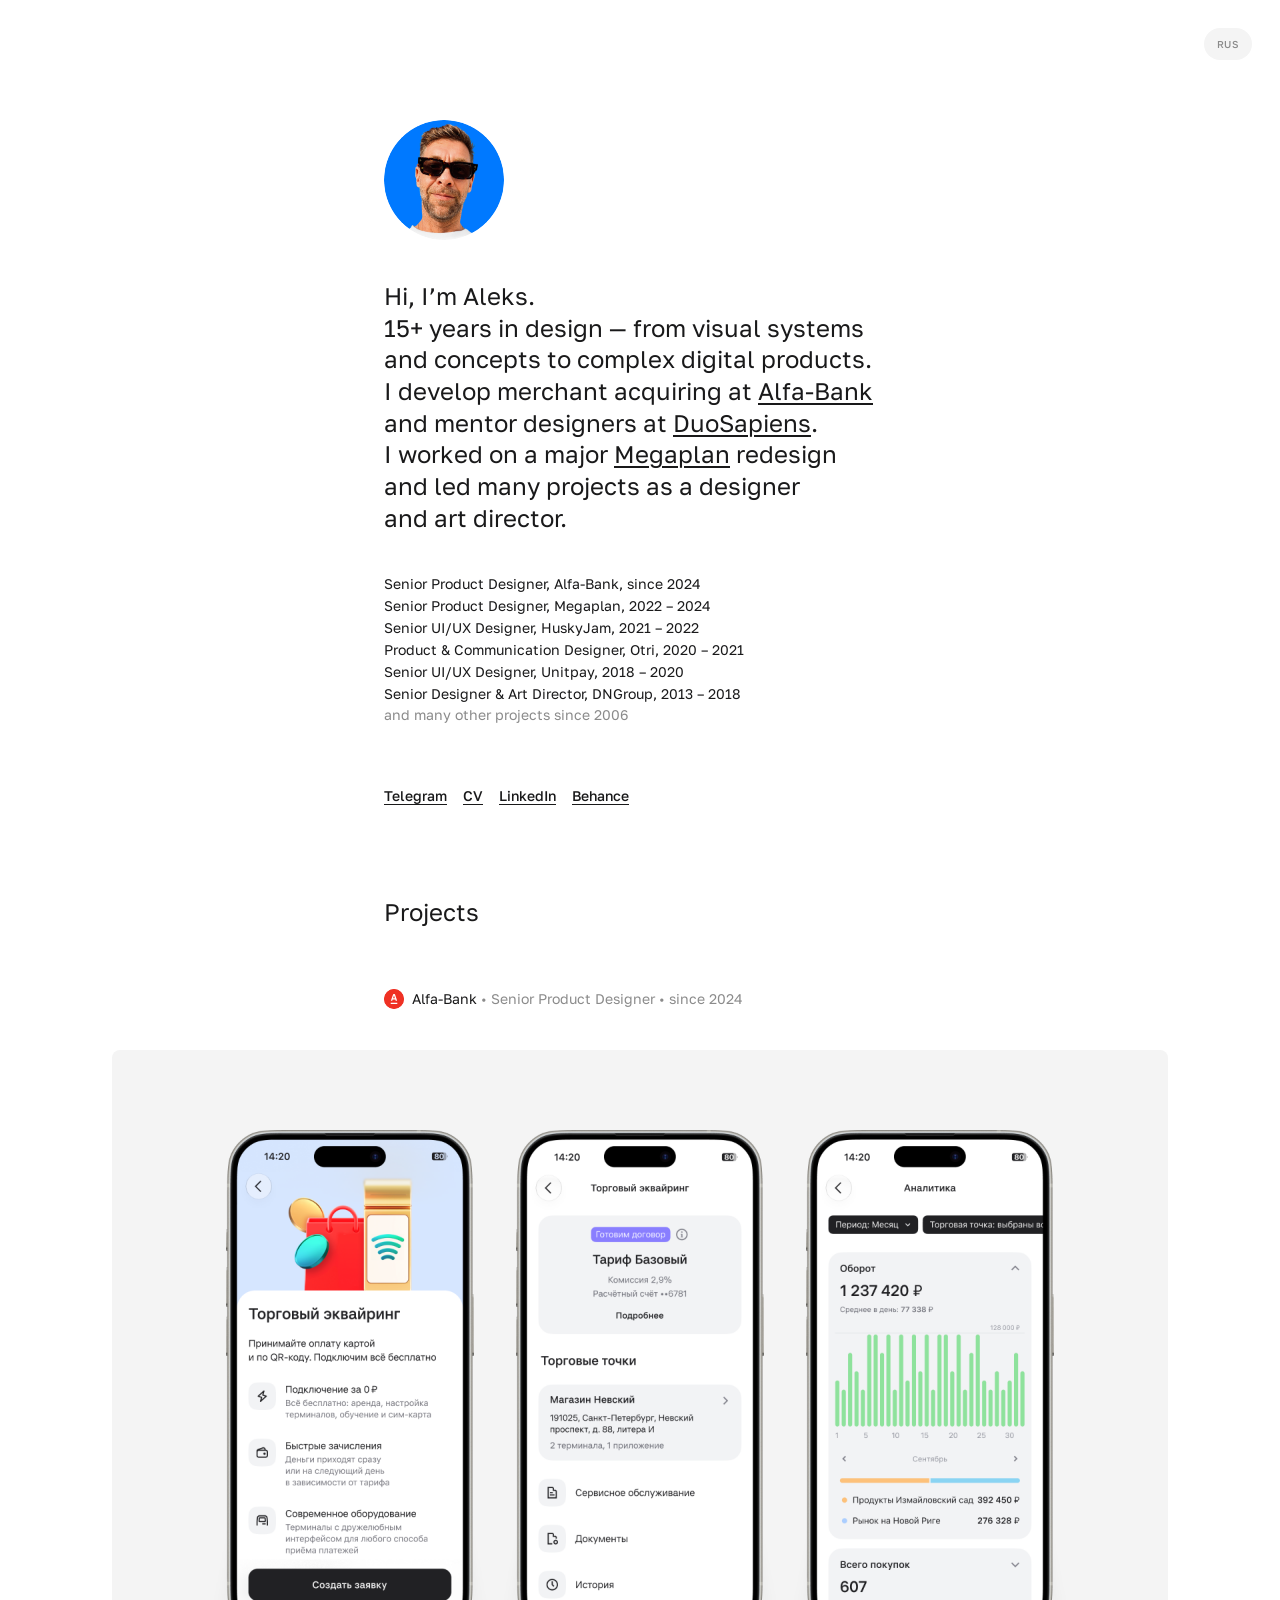
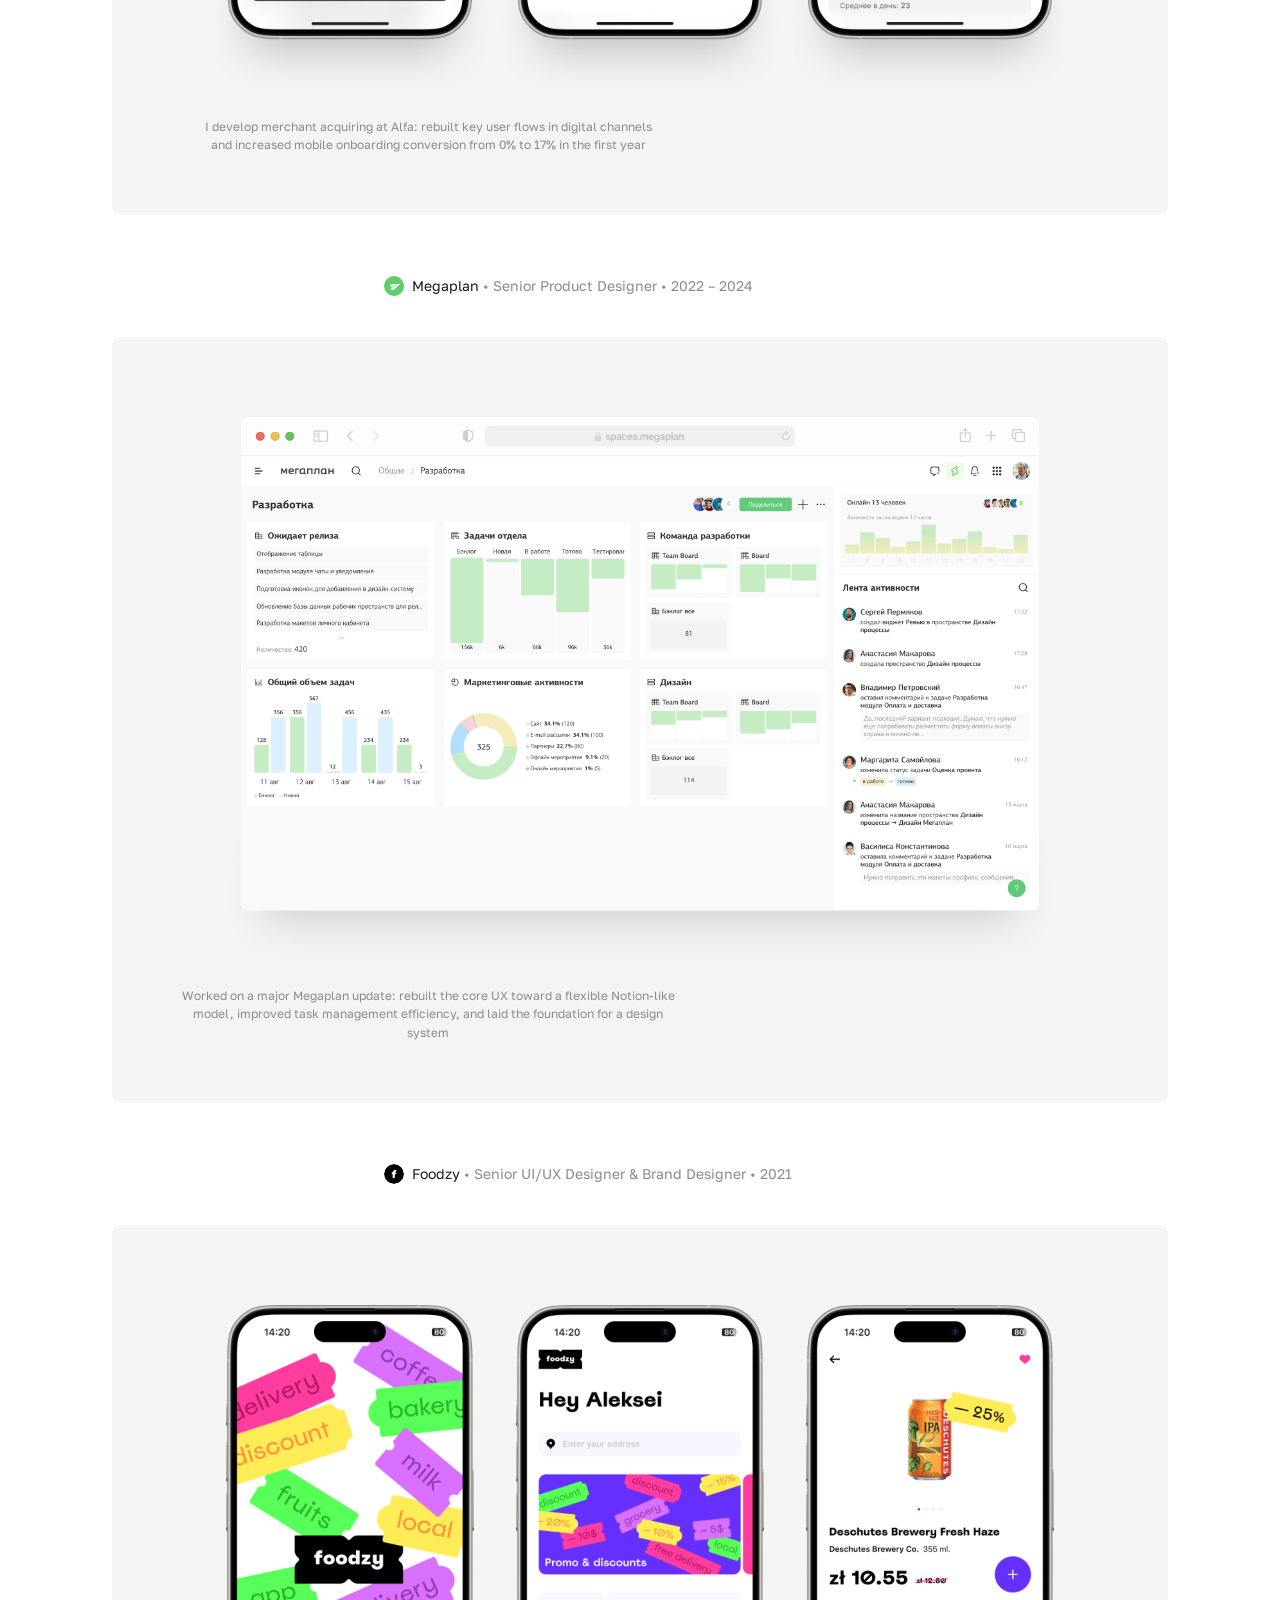
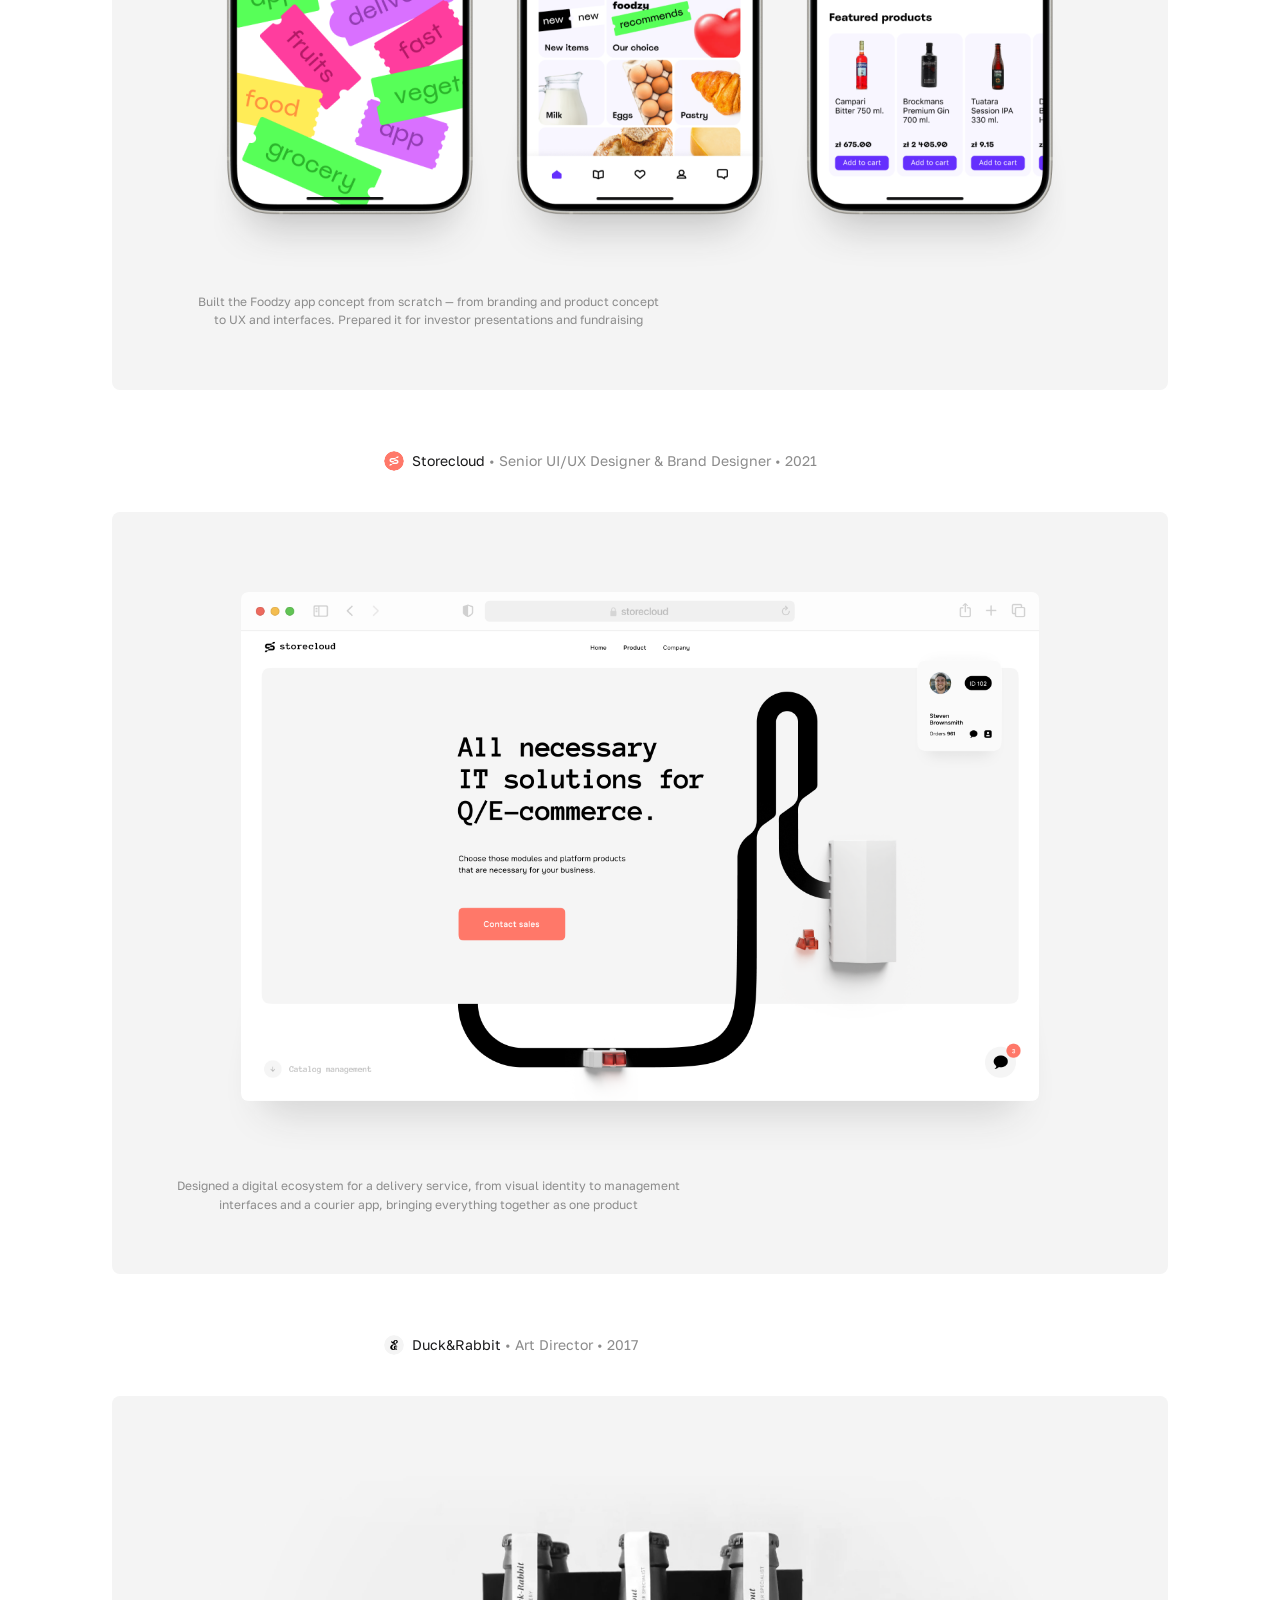
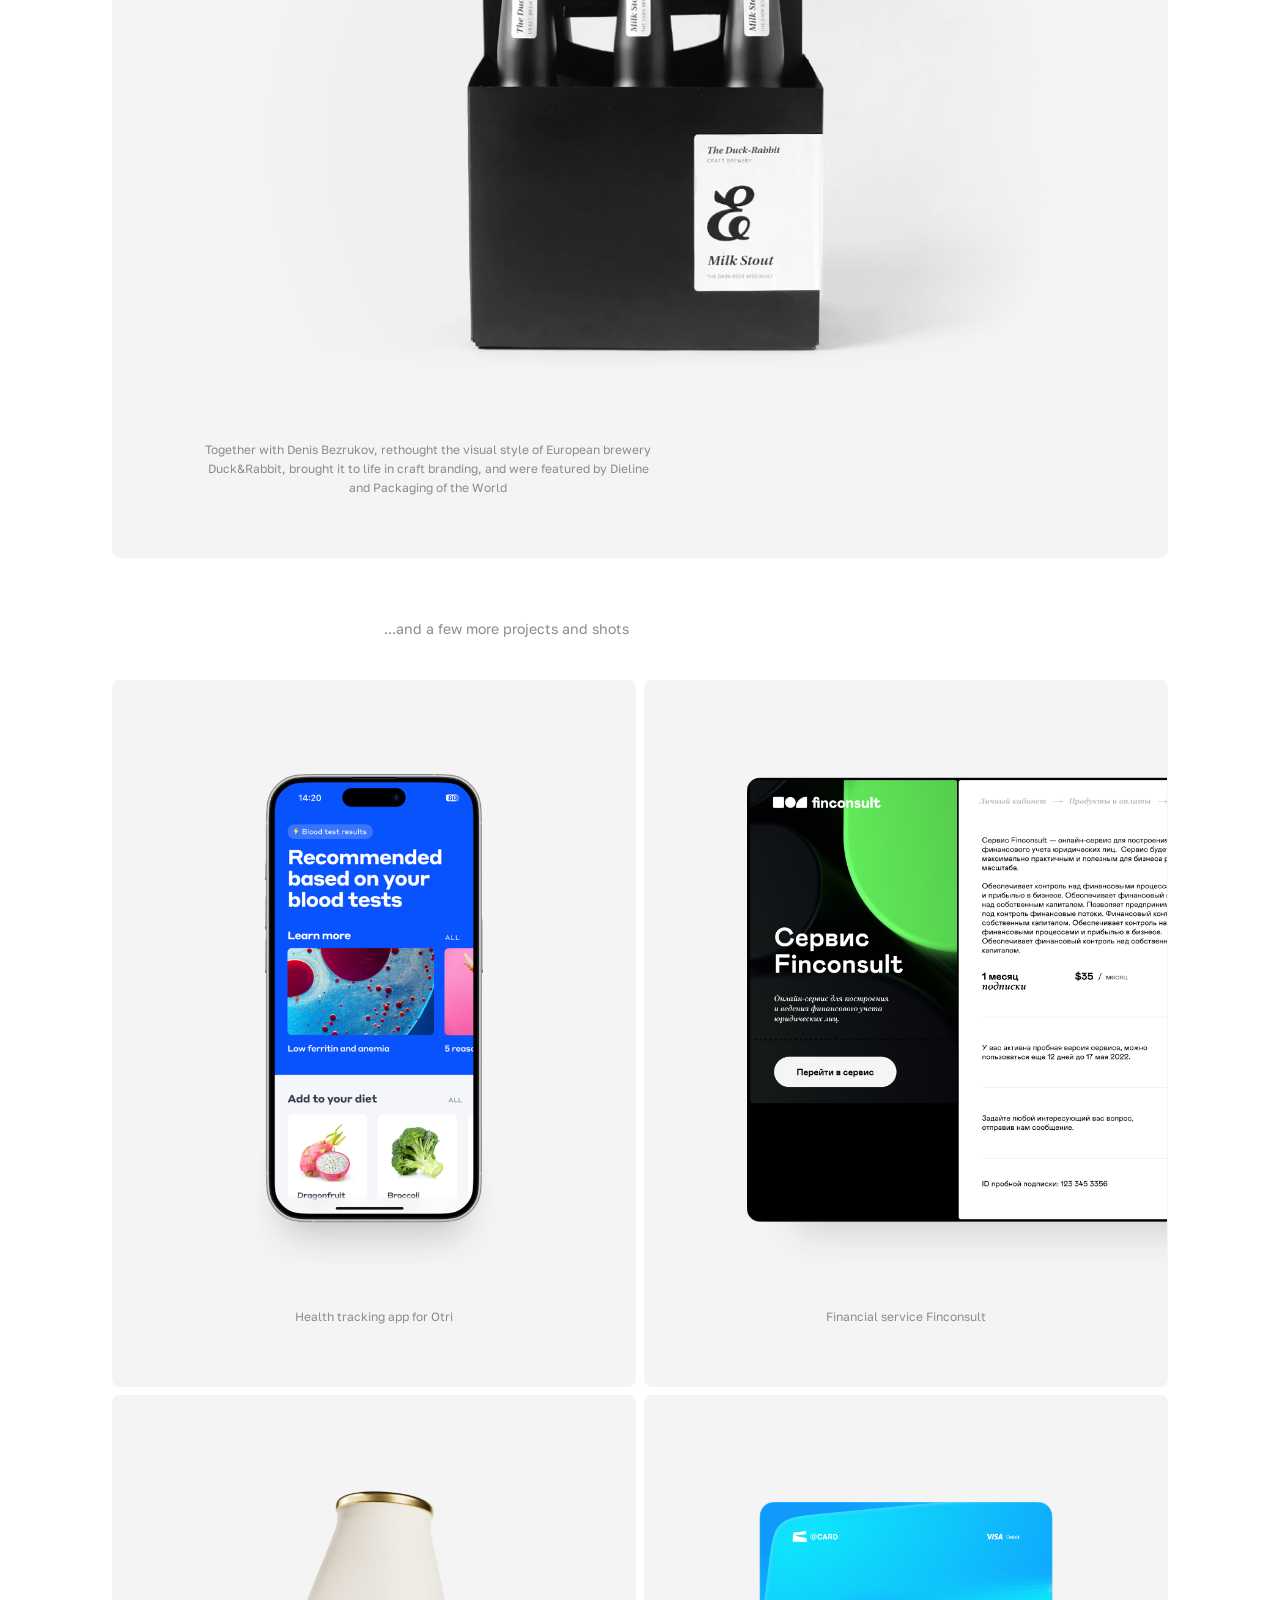
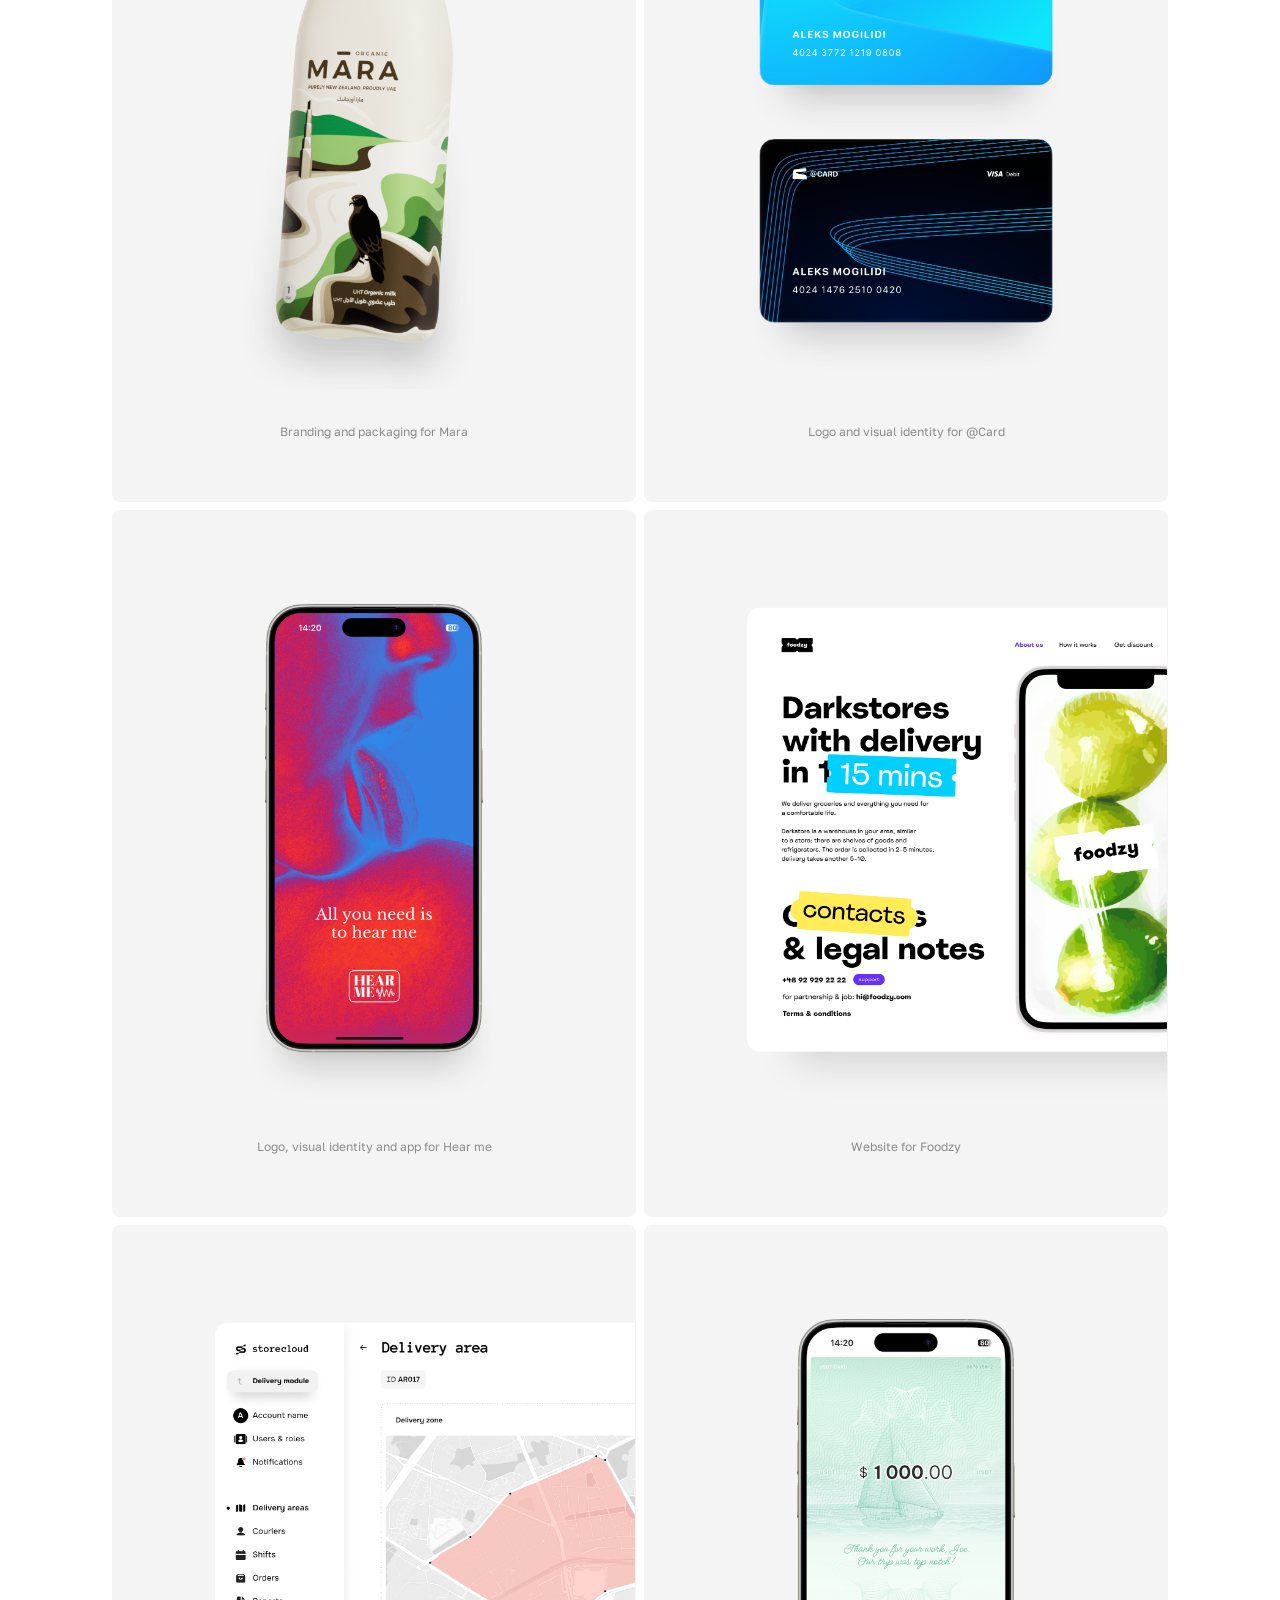
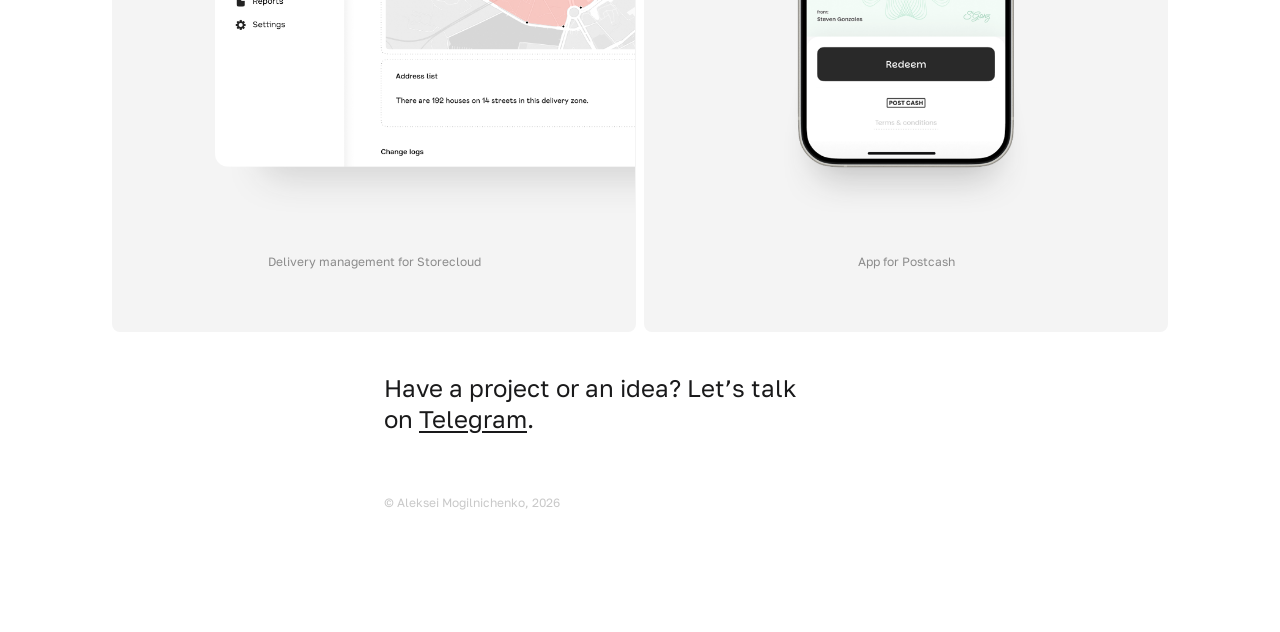
==== commit ff1f7ab9: "Polish project metadata and Alfa case video" ====
--- a/en/index.html
+++ b/en/index.html
@@ -1047,6 +1047,7 @@
     .project-meta__logo svg, .project-meta__logo img { width: 20px; height: 20px; }
     .project-meta__name { color: var(--color-text); }
     .project-meta__role, .project-meta__period, .project-meta__separator { color: var(--color-muted); }
+    .project-meta__separator { margin-left: -4px; }
     .card {
       border-radius: 8px; padding: 80px 60px 60px; gap: 20px;
       transition: transform var(--motion-duration-medium) var(--motion-ease-out), opacity var(--motion-duration-normal) var(--motion-ease-out);
@@ -1406,7 +1407,12 @@
         <div><span class="case-study__fact-label">Team</span><p class="case-study__fact-value">Product Owner, analyst, 2&nbsp;iOS developers, 2&nbsp;Android developers, 2&nbsp;backend developers, and&nbsp;2&nbsp;QA engineers</p></div>
         <div><span class="case-study__fact-label">Result</span><p class="case-study__result-number">0 → 17%</p><p class="case-study__result-description">Within the&nbsp;first year after launch, 17% of&nbsp;new merchant acquiring sign-ups came through the&nbsp;mobile app</p></div>
       </div>
-      <figure class="case-study__alfa-cover"></figure>
+      <figure class="case-study__alfa-cover">
+        <video class="case-study__alfa-cover-video" autoplay muted loop playsinline preload="metadata" aria-label="Merchant acquiring application screen recording">
+          <source src="../assets/cases/alfa-bank/alfa-case-first-screen.m4v" type="video/x-m4v" />
+        </video>
+        <figcaption class="case-study__alfa-cover-caption">Landing page in the app</figcaption>
+      </figure>
       <section class="case-study__section">
         <h2>Merchant acquiring application</h2>
         <div class="case-study__copy">
@@ -1537,9 +1543,33 @@
       border-radius: 8px;
       background: #f4f4f4;
     }
-    /* The earlier Alfa-specific rule has higher specificity than the shared card rule. */
-    .case-study--alfa .case-study__alfa-cover { border-radius: 8px; }
-    .case-study__alfa-cover-video,
+    /* The Alfa cover expands around the portrait recording instead of clipping it. */
+    .case-study--alfa .case-study__alfa-cover {
+      display: flex;
+      flex-direction: column;
+      gap: 20px;
+      aspect-ratio: auto;
+      align-items: center;
+      justify-content: center;
+      padding: 80px 60px 60px;
+      border-radius: 8px;
+    }
+    .case-study--alfa .case-study__alfa-cover-video {
+      display: block;
+      width: min(44.8%, 512px);
+      max-width: 100%;
+      height: auto;
+      object-fit: contain;
+    }
+    .case-study__alfa-cover-caption {
+      width: min(512px, 100%);
+      margin: 0;
+      color: var(--color-muted);
+      font-size: 12px;
+      font-weight: 400;
+      line-height: 1.56;
+      text-align: center;
+    }
     .case-study__alfa-gallery-placeholder img { display: none !important; }
     .case-study__alfa-gallery-placeholder--application,
     .case-study__alfa-gallery-placeholder--equipment { justify-content: initial; }
@@ -1570,6 +1600,8 @@
       .case-study__alfa-cover,
       .case-study__cover,
       .case-study__alfa-gallery-placeholder { aspect-ratio: 1056 / 785; margin-top: 32px; border-radius: 8px; }
+      .case-study--alfa .case-study__alfa-cover { aspect-ratio: auto; gap: 12px; padding: 20px 16px 24px; }
+      .case-study--alfa .case-study__alfa-cover-video { width: min(57.6%, 440px); height: auto; }
       .case-study__status { width: 100%; }
       .case-study__gallery { grid-template-columns: 1fr; gap: 8px; }
       .case-study__gallery .case-study__placeholder { aspect-ratio: 1056 / 785; }
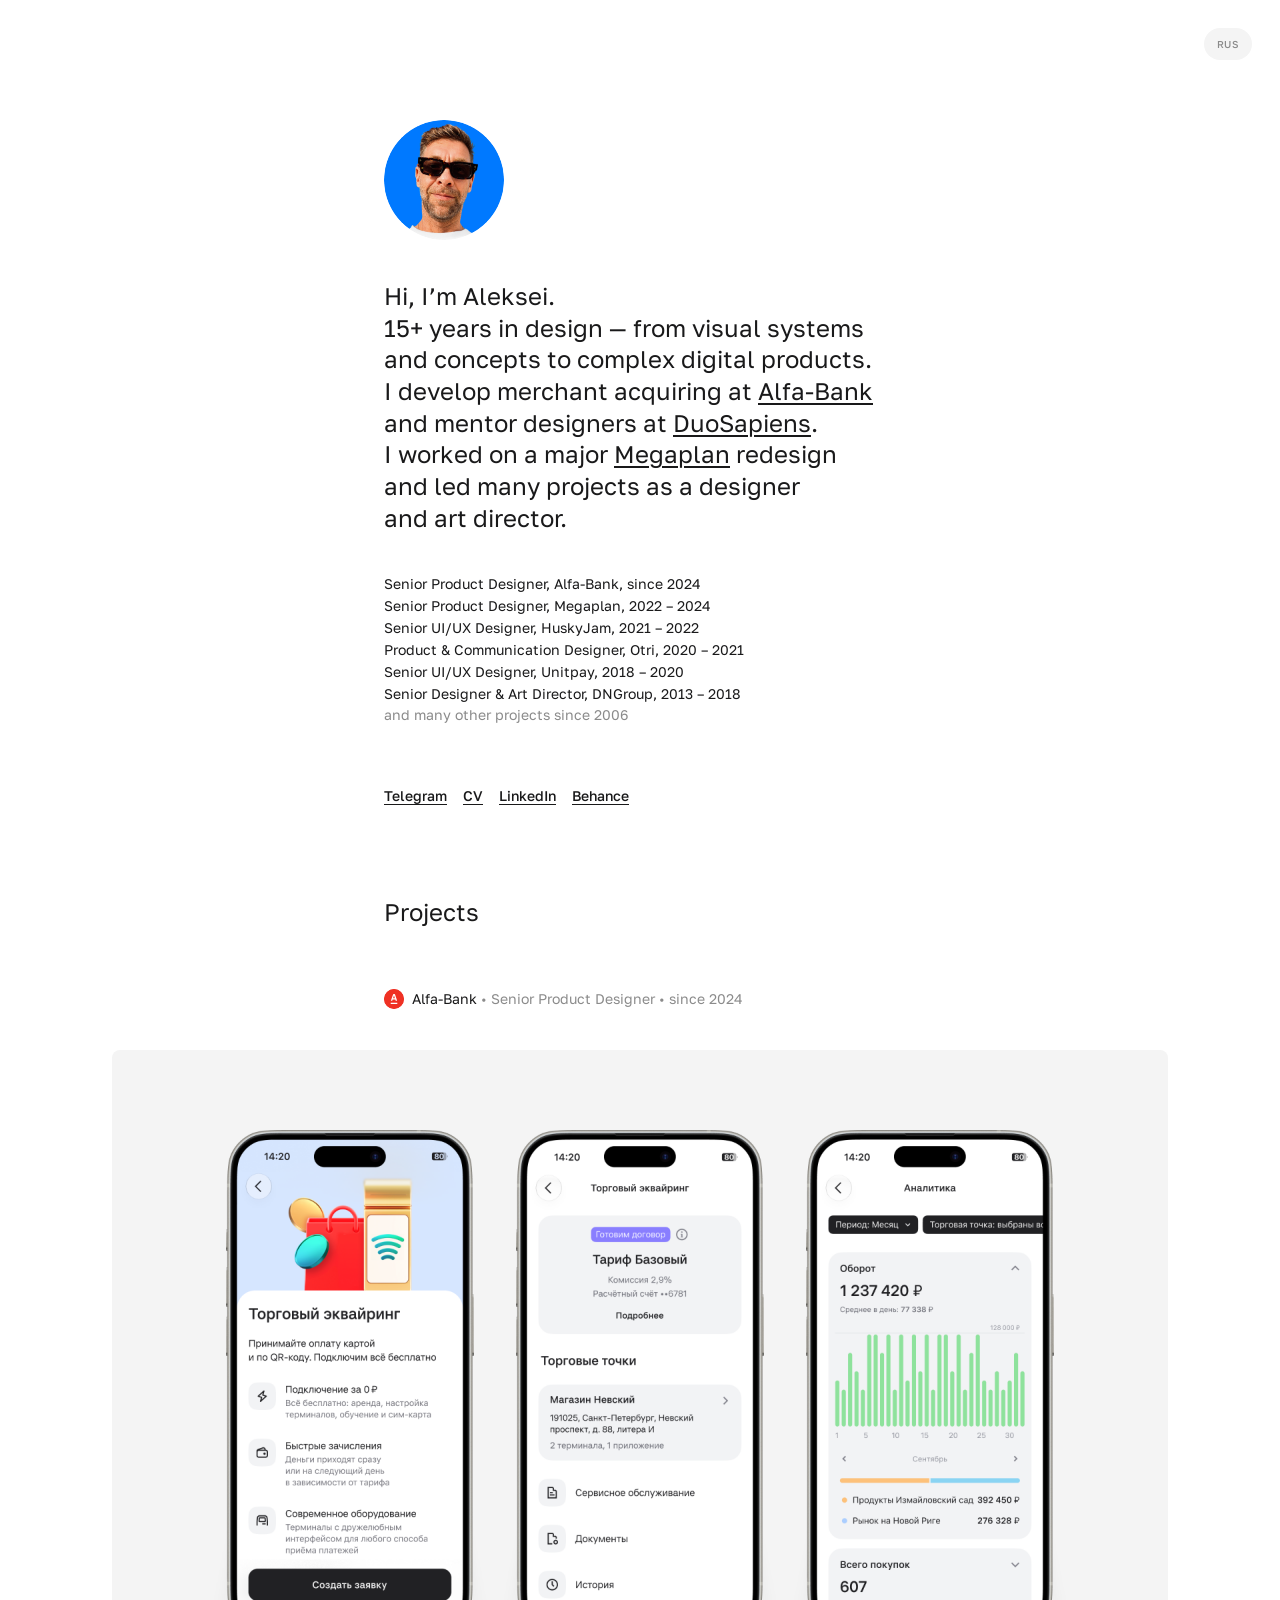
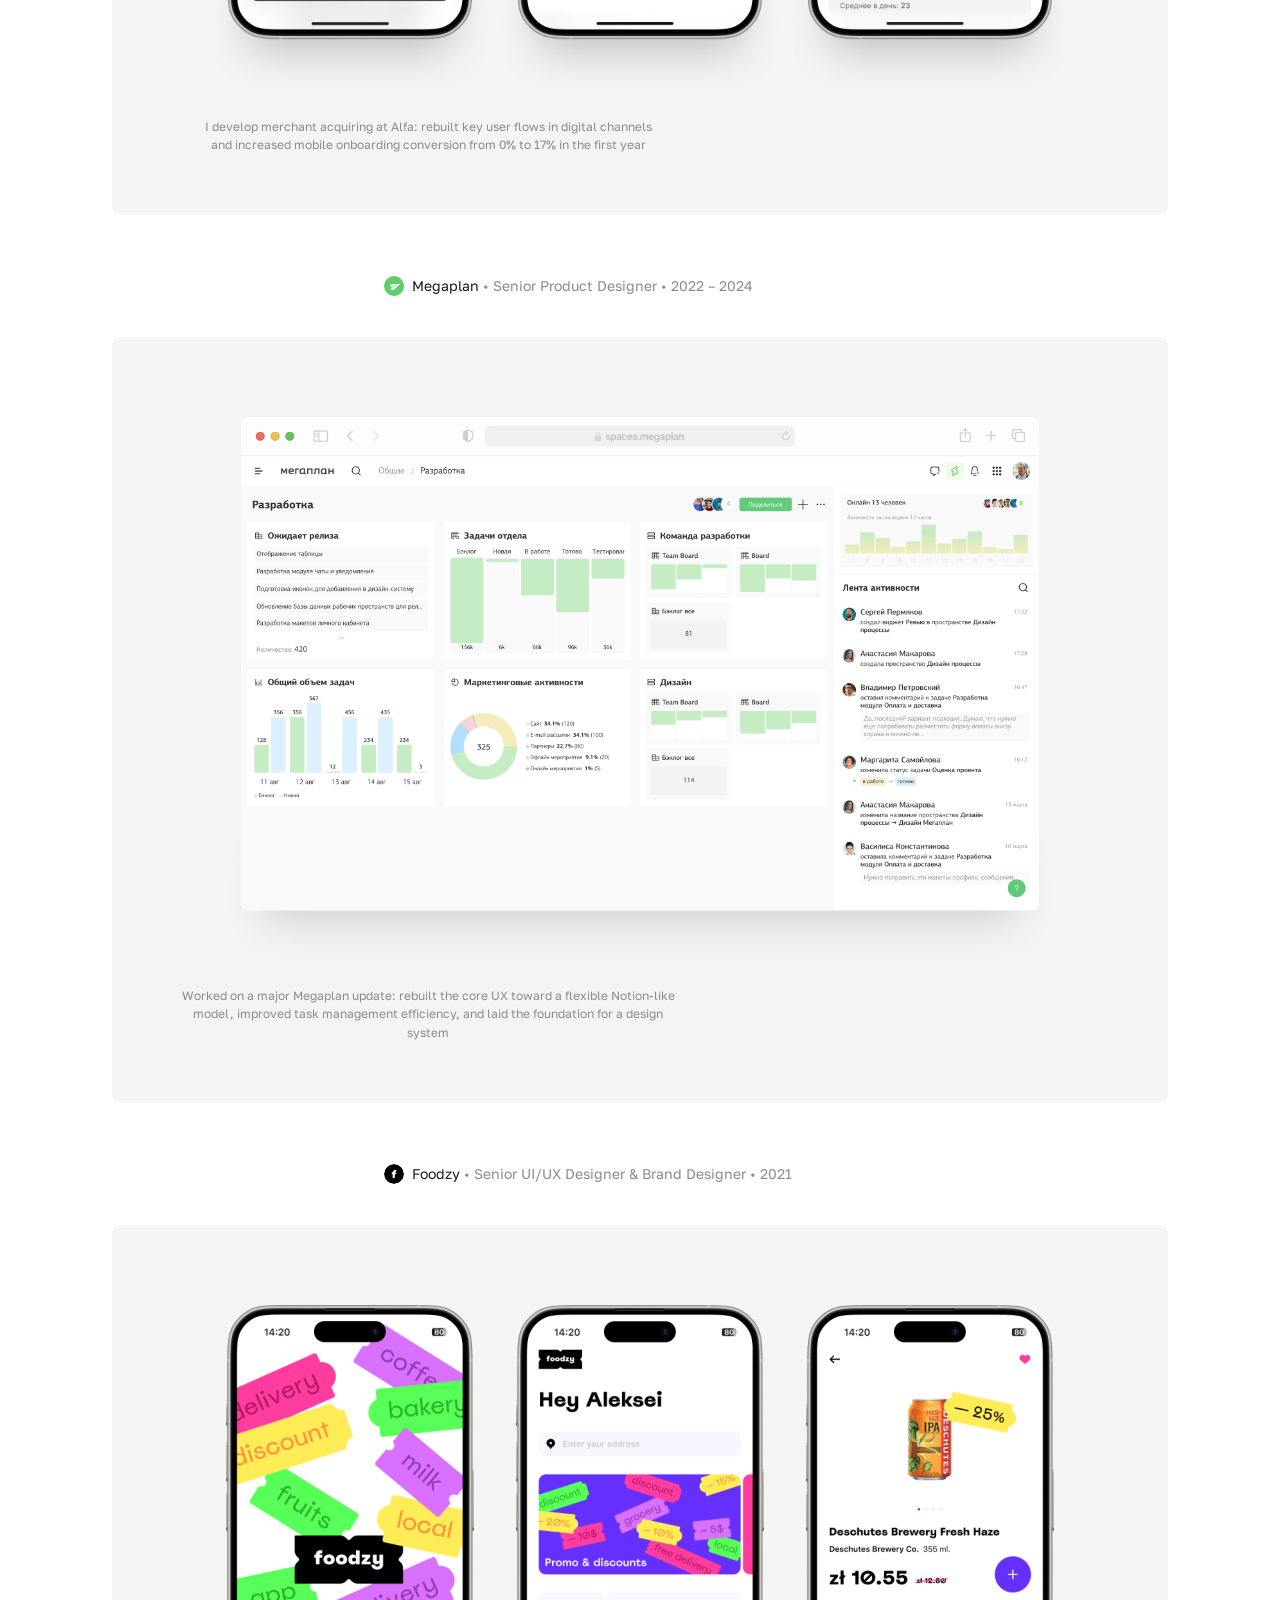
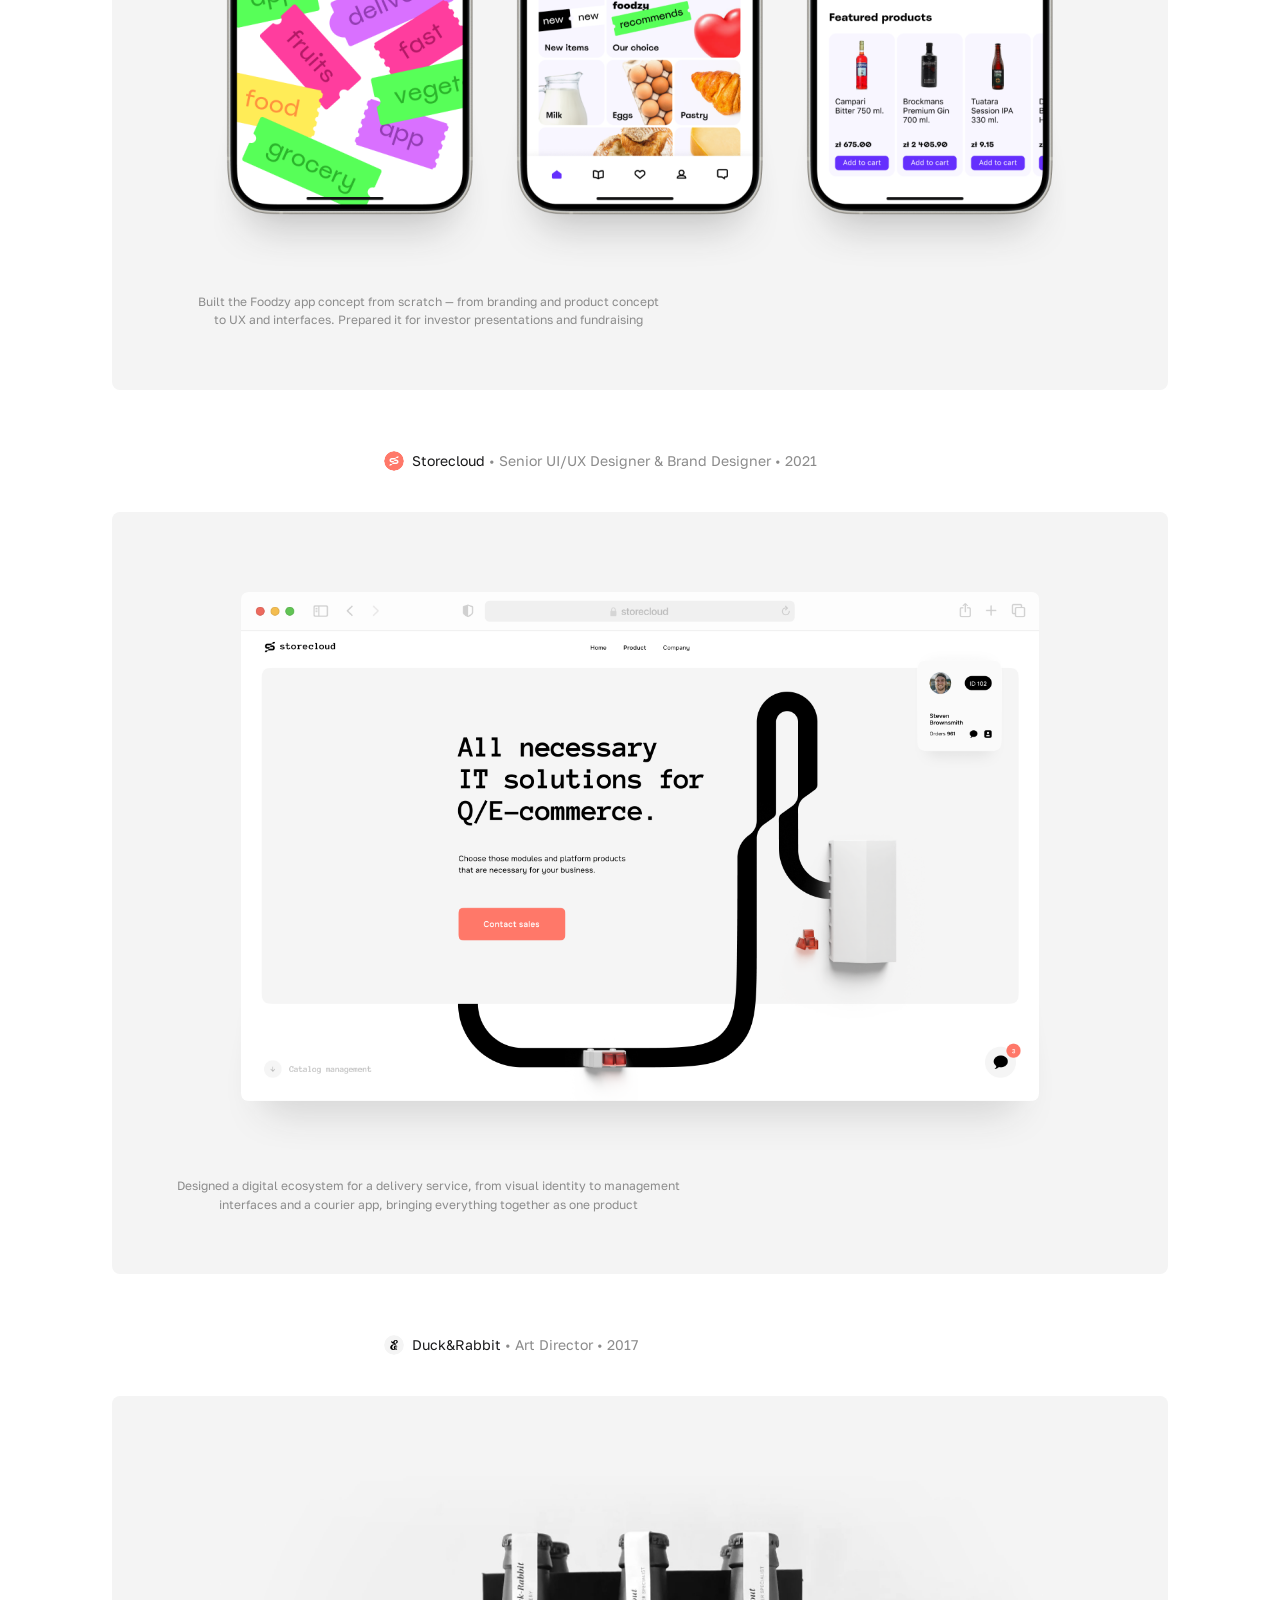
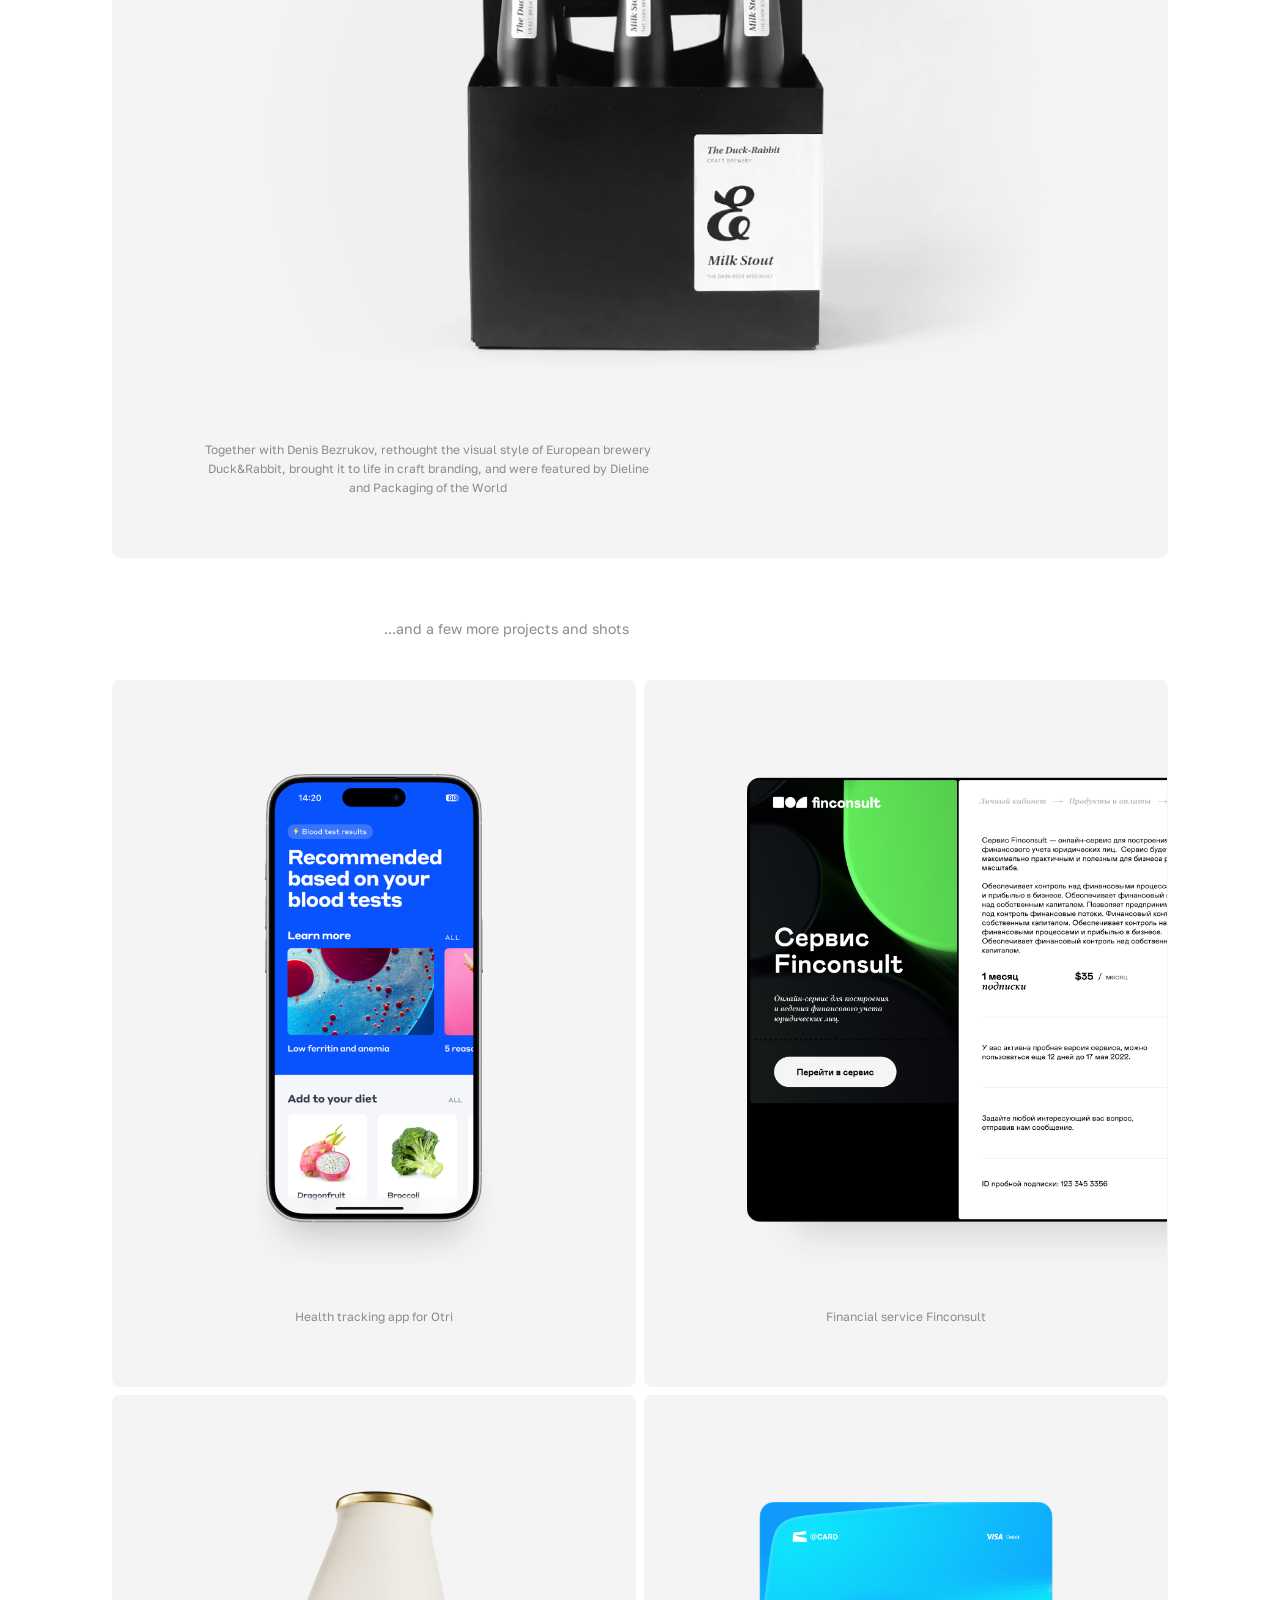
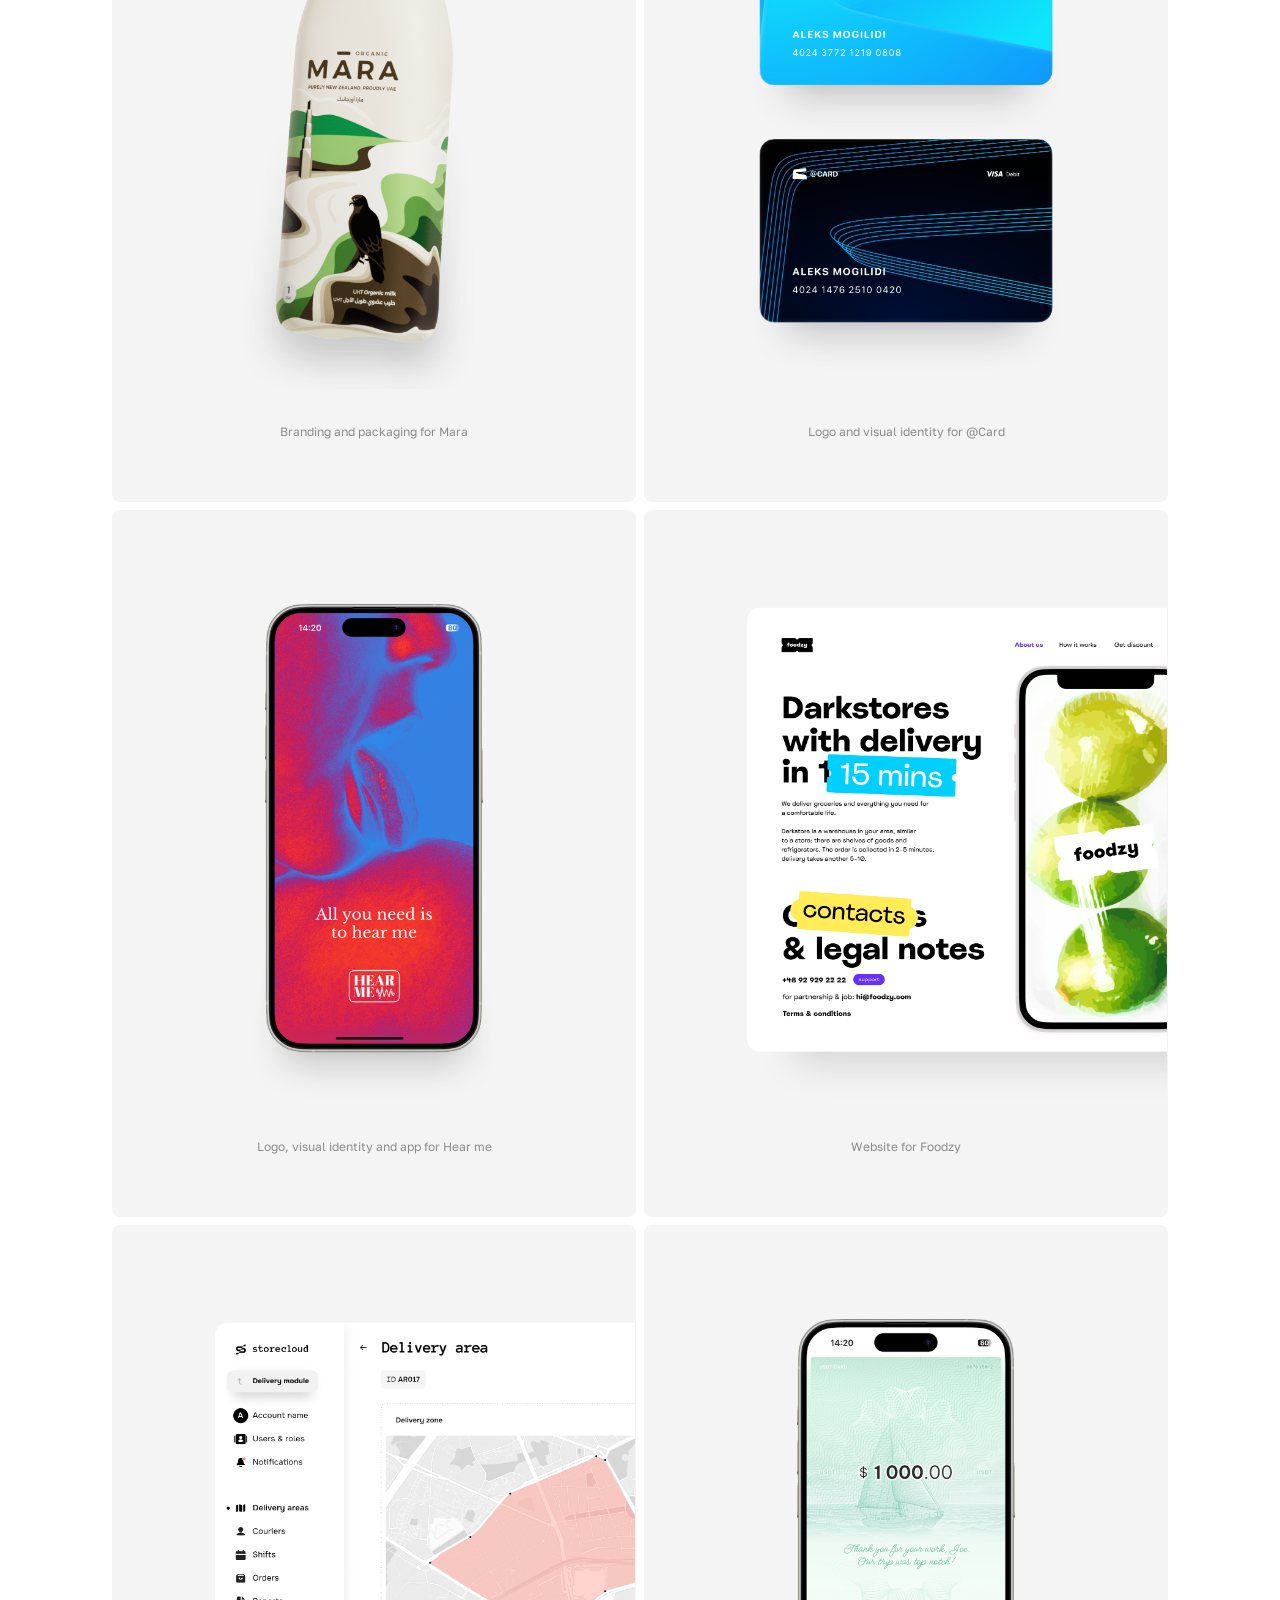
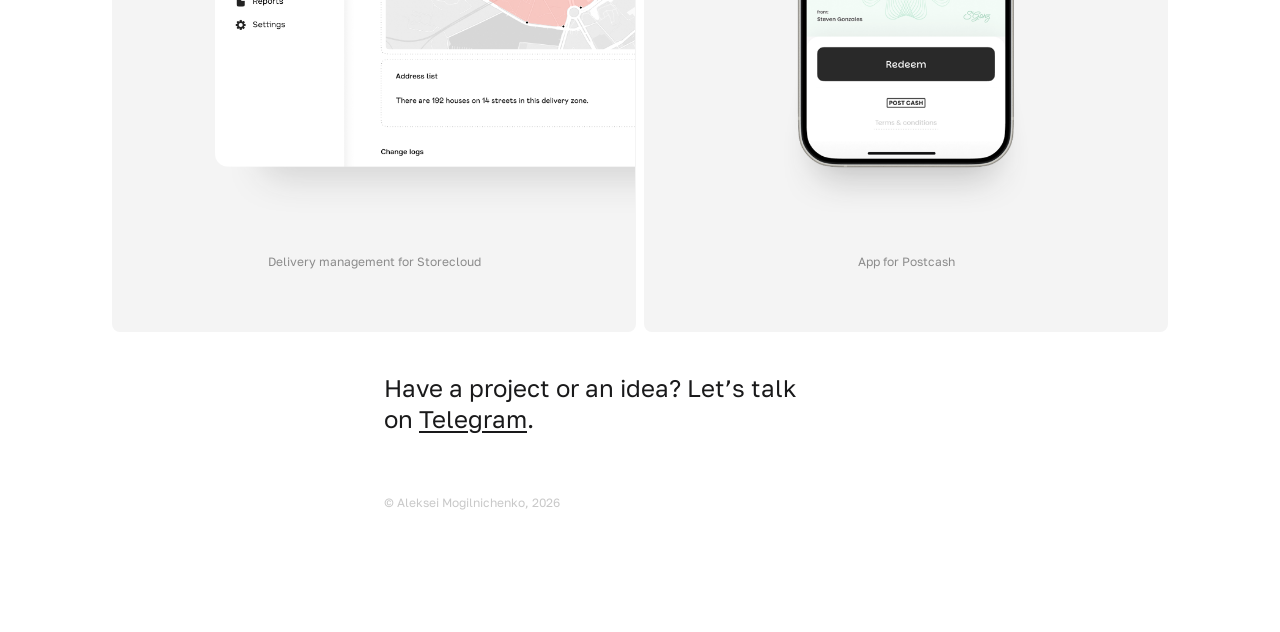
==== commit cb4f9198: "Update portfolio and Alfa-Bank case" ====
--- a/en/index.html
+++ b/en/index.html
@@ -1,9 +1,9 @@
 <!DOCTYPE html>
-<html lang="ru">
+<html lang="en">
 <head>
   <meta charset="UTF-8" />
   <meta name="viewport" content="width=device-width, initial-scale=1.0" />
-  <title>Лёша — Product Designer</title>
+  <title>Alexey — Product Designer</title>
   <link rel="icon" type="image/png" href="../favicon.png" />
   <link rel="preconnect" href="https://fonts.googleapis.com" />
   <link rel="preconnect" href="https://fonts.gstatic.com" crossorigin />
@@ -917,6 +917,7 @@
       border-radius: 24px;
       background: var(--color-card-bg);
     }
+    .case-study__alfa-gallery-placeholder + .case-study__alfa-gallery-placeholder { margin-top: 8px; }
     .case-study__alfa-gallery-placeholder--application {
       display: flex;
       min-height: 0;
@@ -1247,7 +1248,7 @@
 <rect width="40" height="40" rx="20" fill="#5FCE6C"/>
 <path d="M12.8157 15.1642L10.3688 17.7994C10.1165 18.0711 9.99031 18.2069 10.0006 18.3677C10.0109 18.5284 10.1533 18.6471 10.4381 18.8844L11.7063 19.9413C12.1631 20.3219 12.3915 20.5122 12.6702 20.5685C12.9489 20.6247 13.2332 20.5377 13.8018 20.3639L27.2772 16.2441C27.314 16.2328 27.3539 16.247 27.3753 16.2791C27.4053 16.3242 27.3874 16.3855 27.3378 16.4073L14.2252 22.1716C13.8576 22.3332 13.6738 22.414 13.5314 22.5495C13.389 22.6851 13.2992 22.8646 13.1196 23.2237L11.4965 26.47C11.2536 26.9558 11.1321 27.1987 11.2419 27.3763C11.3517 27.5539 11.6233 27.5539 12.1665 27.5539H17.0142C17.4435 27.5539 17.6582 27.5539 17.8537 27.4784C18.0492 27.4028 18.2081 27.2584 18.5257 26.9696L31.5847 15.0978C31.8869 14.823 32.0381 14.6856 31.9918 14.5659C31.9455 14.4462 31.7413 14.4462 31.3328 14.4462H14.4623C13.9795 14.4462 13.7381 14.4462 13.5233 14.5398C13.3085 14.6335 13.1442 14.8104 12.8157 15.1642Z" fill="white" transform="translate(-1, -1)"/>
 </svg></div><span class="project-meta__name">Megaplan</span><span class="project-meta__role"><span class="project-meta__separator" aria-hidden="true">•</span> Senior Product Designer</span><span class="project-meta__period"><span class="project-meta__separator" aria-hidden="true">•</span> 2022 – 2024</span></div></div>
-      <a class="card card--coming-soon" href="#case-project-2" aria-label="Open case study: project-2">
+      <div class="card card--coming-soon">
 
         <div class="card__image-wrap">
           <img
@@ -1262,14 +1263,14 @@
             Работал над&nbsp;масштабным обновлением Мегаплана: пересобрал core UX&nbsp;в&nbsp;сторону гибкой Notion-like модели, повысил эффективность работы с&nbsp;задачами и&nbsp;заложил дизайн-систему
           </p>
         </div>
-      </a>
+      </div>
 
       <!-- Card 3: Foodzy / 2021 -->
       <div class="project-meta"><div class="project-meta__inner"><div class="card__logo project-meta__logo card__logo--plain"><svg width="40" height="40" viewBox="0 0 40 40" fill="none" xmlns="http://www.w3.org/2000/svg">
 <rect width="40" height="40" rx="20" fill="black"/>
 <path d="M23.3863 15.4849C23.7589 15.4849 24.1534 15.5068 24.5479 15.5726V12.2411C23.9562 12.0877 23.2548 12 22.5753 12C19.3096 12 17.3589 13.863 17.3589 16.8V17.0411H15.4521V20.4164H17.3589V28H21.5014V20.4164H24.5479V17.0411H21.5014V16.9534C21.5014 15.9452 22.0712 15.4849 23.3863 15.4849Z" fill="white"/>
 </svg></div><span class="project-meta__name">Foodzy</span><span class="project-meta__role"><span class="project-meta__separator" aria-hidden="true">•</span> Senior UI/UX Designer & Brand Designer</span><span class="project-meta__period"><span class="project-meta__separator" aria-hidden="true">•</span> 2021</span></div></div>
-      <a class="card card--coming-soon" href="#case-project-3" aria-label="Open case study: project-3">
+      <div class="card card--coming-soon">
 
         <div class="card__image-wrap">
           <img
@@ -1284,7 +1285,7 @@
             Разработал с&nbsp;нуля концепт приложения Foodzy — от&nbsp;брендинга до&nbsp;продуктовой концепции, UX и&nbsp;интерфейсов. Подготовил проект для&nbsp;презентации инвесторам и&nbsp;привлечения финансирования
           </p>
         </div>
-      </a>
+      </div>
 
       <!-- Card 4: Megaplan / 2021 -->
       <div class="project-meta"><div class="project-meta__inner"><div class="card__logo project-meta__logo card__logo--plain">
@@ -1293,7 +1294,7 @@
               alt="storecloud"
             />
           </div><span class="project-meta__name">Storecloud</span><span class="project-meta__role"><span class="project-meta__separator" aria-hidden="true">•</span> Senior UI/UX Designer & Brand Designer</span><span class="project-meta__period"><span class="project-meta__separator" aria-hidden="true">•</span> 2021</span></div></div>
-      <a class="card card--coming-soon" href="#case-project-4" aria-label="Open case study: project-4">
+      <div class="card card--coming-soon">
 
         <div class="card__image-wrap">
           <img
@@ -1308,7 +1309,7 @@
             Спроектировал цифровую экосистему для&nbsp;сервиса доставки — от&nbsp;фирменного стиля до&nbsp;интерфейсов управления и&nbsp;приложения для&nbsp;курьеров, объединив всё в&nbsp;единый продукт
           </p>
         </div>
-      </a>
+      </div>
 
       <!-- Card 5: 2017 -->
       <div class="project-meta"><div class="project-meta__inner"><div class="card__logo project-meta__logo card__logo--plain"><svg width="40" height="40" viewBox="0 0 40 40" fill="none" xmlns="http://www.w3.org/2000/svg">
@@ -1421,6 +1422,10 @@
           <p>This revealed a&nbsp;product challenge: the&nbsp;application had&nbsp;to&nbsp;support independent completion without assuming every user already knew which tariff or&nbsp;terminal they needed.</p>
         </div>
       </section>
+      <figure class="case-study__alfa-gallery-placeholder case-study__alfa-gallery-placeholder--flow case-study__alfa-gallery-placeholder--old-flow">
+        <img src="../assets/cases/alfa-bank/old_registration_flow.png" alt="Previous merchant acquiring application: tariff selection, main information, and merchant locations" loading="lazy">
+        <figcaption class="case-study__alfa-cover-caption">Previous application flow: first, users choose a tariff, then enter their business information, and finally select their merchant locations</figcaption>
+      </figure>
       <section class="case-study__section">
         <div class="case-study__copy">
           <h3 class="case-study__subheading">Structuring the&nbsp;application data</h3>
@@ -1429,7 +1434,12 @@
           <p>The&nbsp;first step became short and&nbsp;clear: company director, account, payout method, and&nbsp;an&nbsp;email for&nbsp;communication. We&nbsp;can&nbsp;prefill most fields using the&nbsp;client’s&nbsp;main profile.</p>
         </div>
       </section>
-      <figure class="case-study__alfa-gallery-placeholder case-study__alfa-gallery-placeholder--application"></figure>
+      <figure class="case-study__alfa-gallery-placeholder case-study__alfa-gallery-placeholder--application">
+        <div class="case-study__alfa-application-screen">
+          <img src="../assets/cases/alfa-bank/alfa_case_01.png" alt="First step of the merchant acquiring application" />
+        </div>
+        <figcaption class="case-study__alfa-application-caption">The first step of the application is now short and clear, and it also collects information about the client’s business so we can offer the most suitable tariff</figcaption>
+      </figure>
       <section class="case-study__section">
         <div class="case-study__copy">
           <h3 class="case-study__subheading">Equipment</h3>
@@ -1438,7 +1448,14 @@
           <p>The&nbsp;second step has&nbsp;three levels: a&nbsp;list of&nbsp;merchant locations, location details, and&nbsp;a&nbsp;screen for&nbsp;choosing and&nbsp;setting up&nbsp;equipment.</p>
         </div>
       </section>
-      <figure class="case-study__alfa-gallery-placeholder case-study__alfa-gallery-placeholder--equipment"></figure>
+      <figure class="case-study__alfa-gallery-placeholder case-study__alfa-gallery-placeholder--flow case-study__alfa-gallery-placeholder--equipment-flow-2">
+        <img src="../assets/cases/alfa-bank/new_registartion_flow_2.png" alt="Updated application: merchant location list and merchant location details" loading="lazy">
+        <figcaption class="case-study__alfa-cover-caption">Merchant location list and&nbsp;details</figcaption>
+      </figure>
+      <figure class="case-study__alfa-gallery-placeholder case-study__alfa-gallery-placeholder--flow case-study__alfa-gallery-placeholder--equipment-flow-3">
+        <img src="../assets/cases/alfa-bank/new_registration_flow_3.png" alt="Updated application: equipment selection and portable terminal setup" loading="lazy">
+        <figcaption class="case-study__alfa-cover-caption">Equipment selection and&nbsp;setup</figcaption>
+      </figure>
       <section class="case-study__section">
         <div class="case-study__copy">
           <h3 class="case-study__subheading">Tariff</h3>
@@ -1570,9 +1587,66 @@
       line-height: 1.56;
       text-align: center;
     }
-    .case-study__alfa-gallery-placeholder img { display: none !important; }
+    .case-study__alfa-gallery-placeholder:not(.case-study__alfa-gallery-placeholder--application):not(.case-study__alfa-gallery-placeholder--flow) img { display: none !important; }
+    .case-study__alfa-gallery-placeholder--flow {
+      display: flex;
+      aspect-ratio: auto;
+      min-height: 0;
+      flex-direction: column;
+      align-items: center;
+      justify-content: center;
+      gap: 20px;
+      padding: 80px clamp(20px, 5vw, 60px) 60px;
+      overflow: visible;
+    }
+    .case-study__alfa-gallery-placeholder--flow img {
+      display: block !important;
+      width: 100%;
+      max-width: 900px;
+      height: auto;
+      object-fit: contain;
+    }
+    .case-study__alfa-gallery-placeholder--flow figcaption { width: 100%; max-width: 900px; }
+    .case-study__alfa-gallery-placeholder--equipment-flow-2 img,
+    .case-study__alfa-gallery-placeholder--equipment-flow-3 img { max-width: 660px; }
     .case-study__alfa-gallery-placeholder--application,
     .case-study__alfa-gallery-placeholder--equipment { justify-content: initial; }
+    .case-study__alfa-gallery-placeholder--application {
+      display: flex;
+      aspect-ratio: auto;
+      flex-direction: column;
+      align-items: center;
+      justify-content: center;
+      padding: 80px clamp(20px, 5vw, 60px) 60px;
+      gap: 60px;
+    }
+    .case-study--alfa .case-study__alfa-cover,
+    .case-study--alfa .case-study__alfa-gallery-placeholder--application,
+    .case-study--alfa .case-study__alfa-gallery-placeholder--flow { gap: 40px; }
+    .case-study__alfa-application-screen {
+      width: min(33.6%, 295px);
+      aspect-ratio: 0.286;
+      overflow: hidden;
+      border-radius: 20px;
+      background: #fff;
+    }
+    .case-study__alfa-application-screen img {
+      display: block;
+      width: 100%;
+      height: 100%;
+      object-fit: cover;
+      object-position: left center;
+    }
+    .case-study__alfa-application-caption {
+      width: min(900px, 100%);
+      max-width: 900px;
+      margin: 0;
+      color: var(--color-muted);
+      font-size: 12px;
+      font-weight: 400;
+      line-height: 1.56;
+      text-align: center;
+    }
     .case-study__status {
       width: min(512px, 100%);
       margin: 32px auto 0;
@@ -1600,8 +1674,12 @@
       .case-study__alfa-cover,
       .case-study__cover,
       .case-study__alfa-gallery-placeholder { aspect-ratio: 1056 / 785; margin-top: 32px; border-radius: 8px; }
-      .case-study--alfa .case-study__alfa-cover { aspect-ratio: auto; gap: 12px; padding: 20px 16px 24px; }
+      .case-study--alfa .case-study__alfa-cover { aspect-ratio: auto; gap: 40px; padding: 20px 16px 24px; }
       .case-study--alfa .case-study__alfa-cover-video { width: min(57.6%, 440px); height: auto; }
+      .case-study__alfa-gallery-placeholder--application { aspect-ratio: auto; gap: 40px; padding: 20px 16px 24px; }
+      .case-study__alfa-gallery-placeholder--flow { aspect-ratio: auto; min-height: 0; gap: 40px; padding: 20px 16px 24px; overflow: visible; }
+      .case-study__alfa-application-screen { width: min(43.2%, 295px); }
+      .case-study__alfa-application-caption { width: min(900px, 100%); max-width: 900px; }
       .case-study__status { width: 100%; }
       .case-study__gallery { grid-template-columns: 1fr; gap: 8px; }
       .case-study__gallery .case-study__placeholder { aspect-ratio: 1056 / 785; }
@@ -1684,7 +1762,7 @@
         button: 'RUS',
         title: 'Alexey — Product Designer',
         lang: 'en',
-        greeting: 'Hi, I&rsquo;m Aleks.',
+        greeting: 'Hi, I&rsquo;m Aleksei.',
         projectsTitle: 'Projects', hoverLabel: 'More details',
         projectNames: ['Alfa-Bank', 'Megaplan', 'Foodzy', 'Storecloud', 'Duck&amp;Rabbit'],
         projectRoles: ['Senior Product Designer', 'Senior Product Designer', 'Senior UI/UX Designer &amp; Brand Designer', 'Senior UI/UX Designer &amp; Brand Designer', 'Art Director'],
@@ -1721,13 +1799,18 @@
       }
     };
 
-    const isEnglishPage = /\/en\/(?:index\.html)?$/.test(window.location.pathname);
-    let currentLanguage = isEnglishPage ? 'en' : 'ru';
+    const pagePath = window.location.pathname;
+    const isRussianPage = /\/ru\/(?:index\.html)?$/.test(pagePath);
+    let currentLanguage = isRussianPage ? 'ru' : 'en';
 
     const getLanguageUrl = (language) => {
       const isFile = window.location.protocol === 'file:';
-      if (language === 'en') return isFile ? 'en/index.html' : 'en/';
-      return isFile ? '../index.html' : '../';
+      const isLanguageFolder = /\/(?:en|ru)\/(?:index\.html)?$/.test(pagePath);
+      if (isFile) {
+        if (language === 'en') return isLanguageFolder ? '../index.html' : 'index.html';
+        return isLanguageFolder ? '../ru/index.html' : 'ru/index.html';
+      }
+      return language === 'en' ? '/' : '/ru/';
     };
 
     const applyLanguage = (language) => {
@@ -1817,7 +1900,7 @@
   document.addEventListener('DOMContentLoaded', () => {
     const cases = [...document.querySelectorAll('.case-study')];
     const projectList = document.querySelector('.projects');
-    const isEnglishPage = /\/en\/(?:index\.html)?$/.test(window.location.pathname);
+    const isEnglishPage = !/\/ru\/(?:index\.html)?$/.test(window.location.pathname);
     const homeTitle = isEnglishPage ? 'Alexey — Product Designer' : 'Алексей — Product Designer';
     let homeScrollY = null;
     const reducedMotion = window.matchMedia('(prefers-reduced-motion: reduce)').matches;
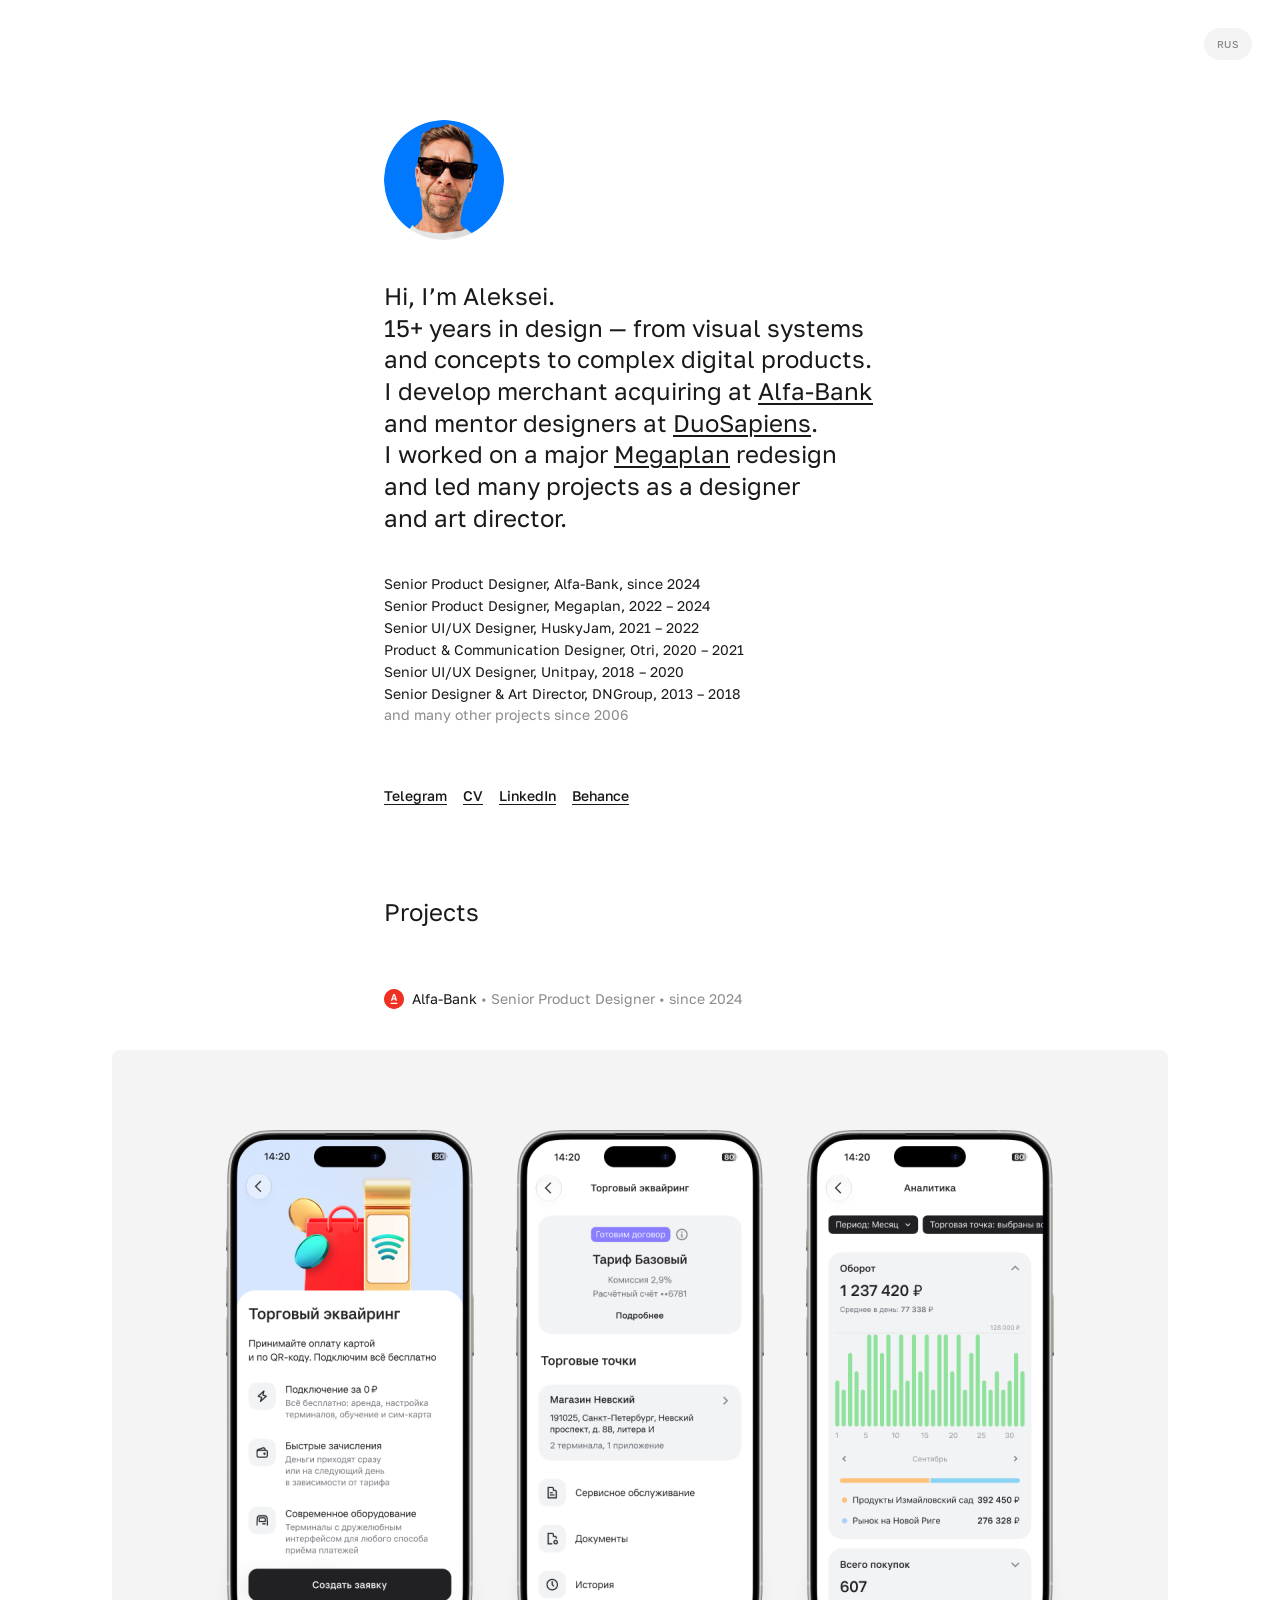
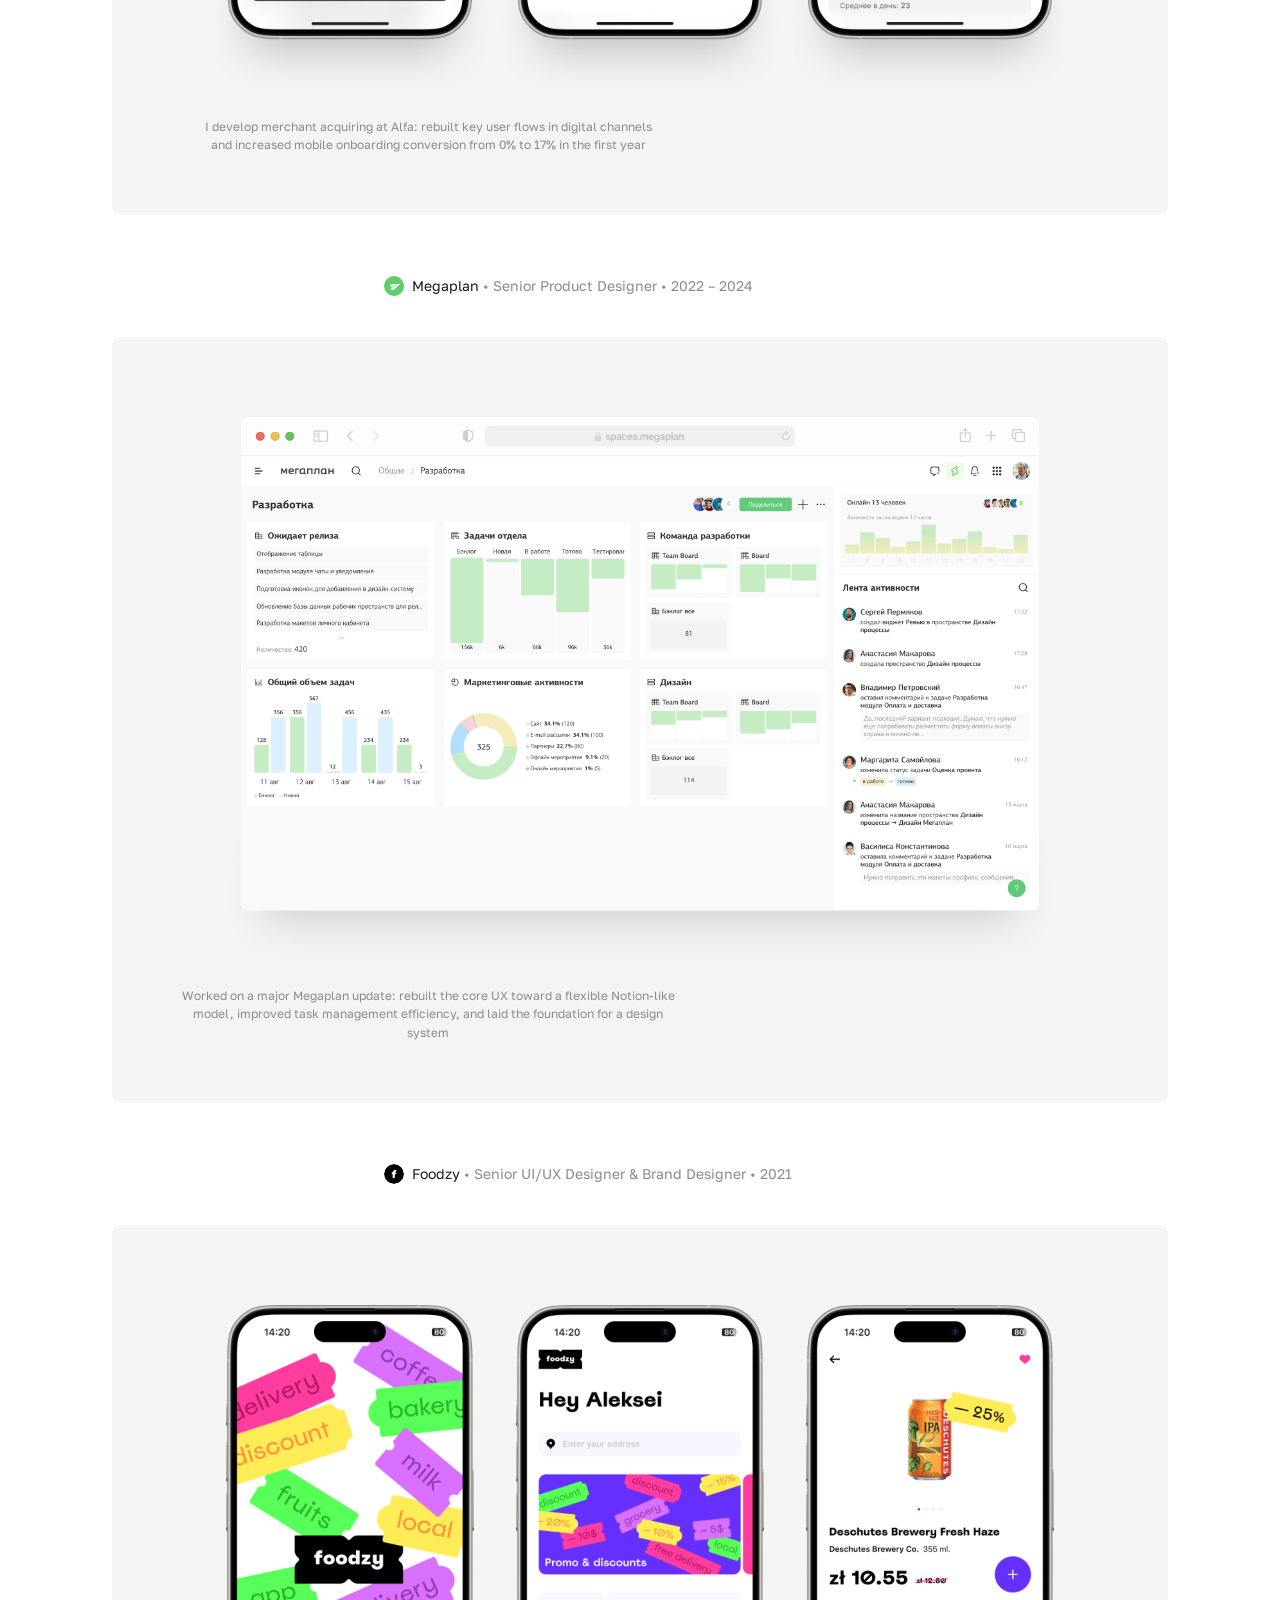
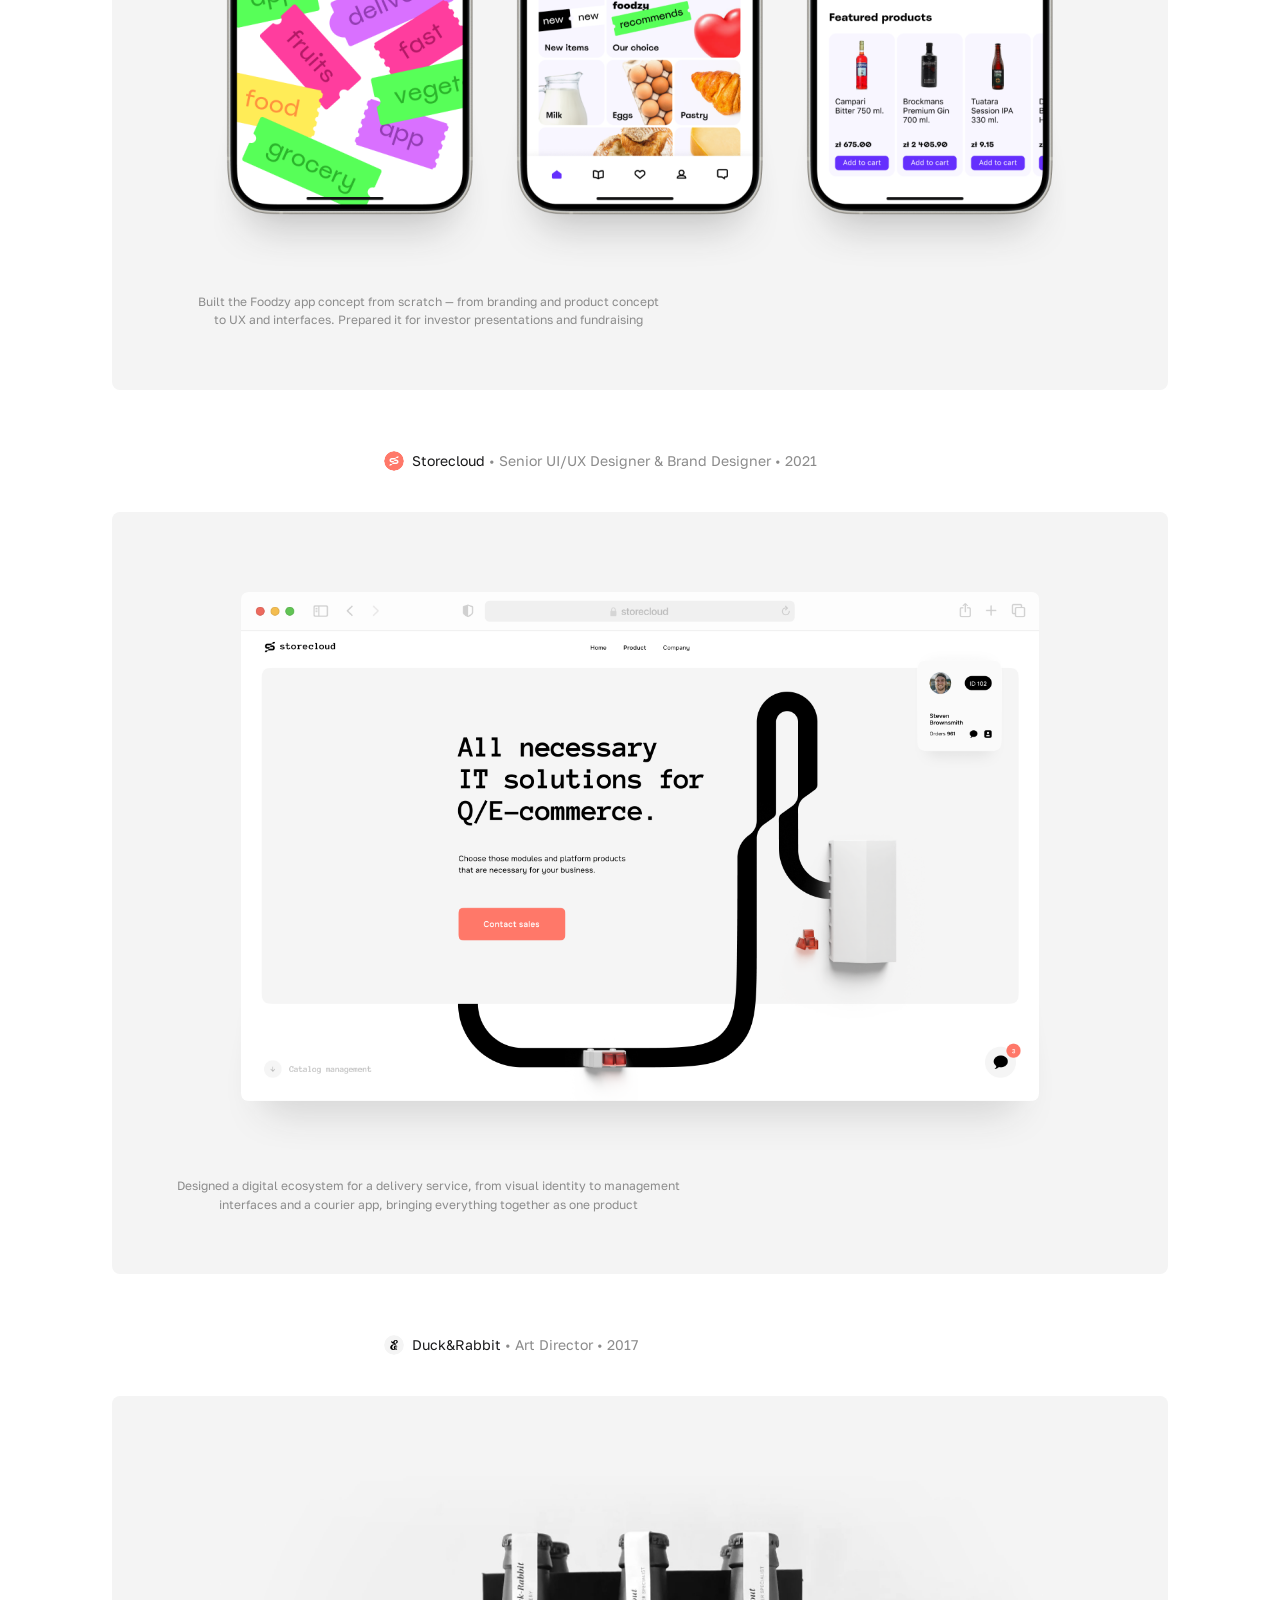
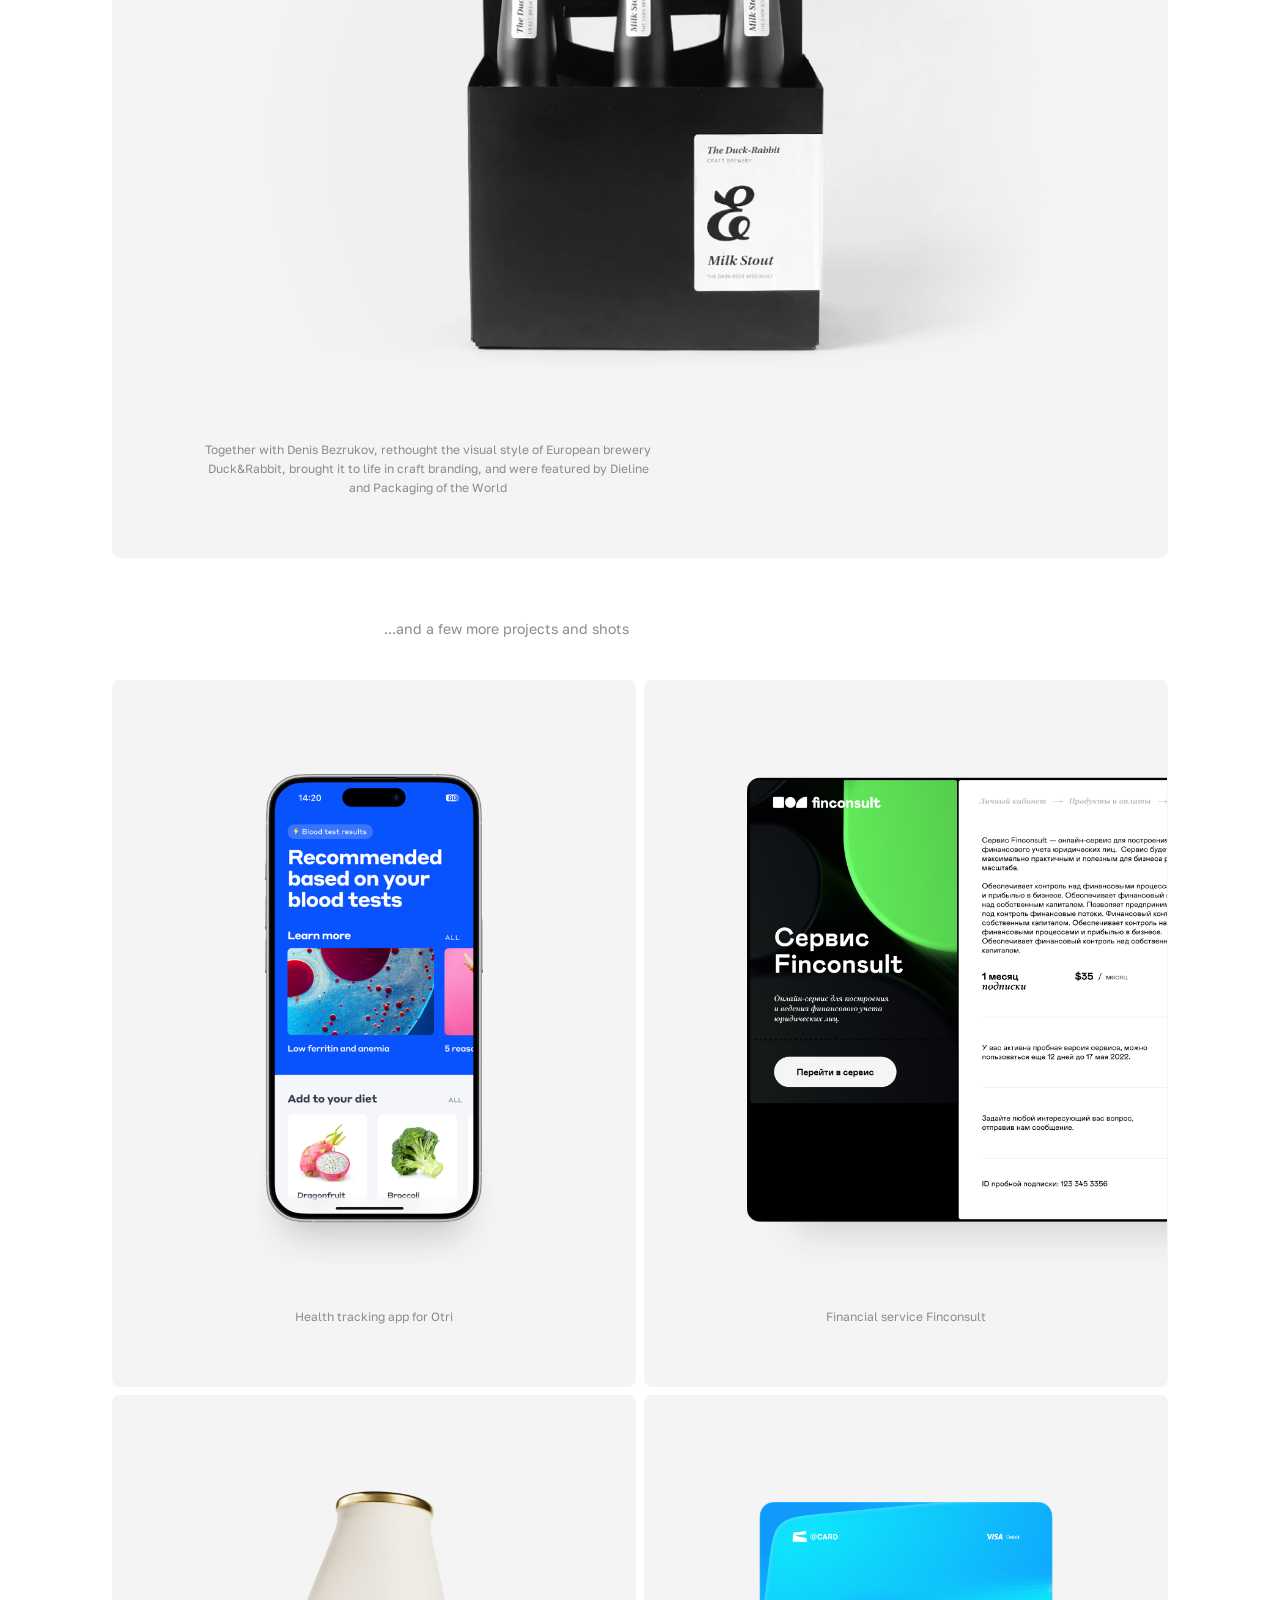
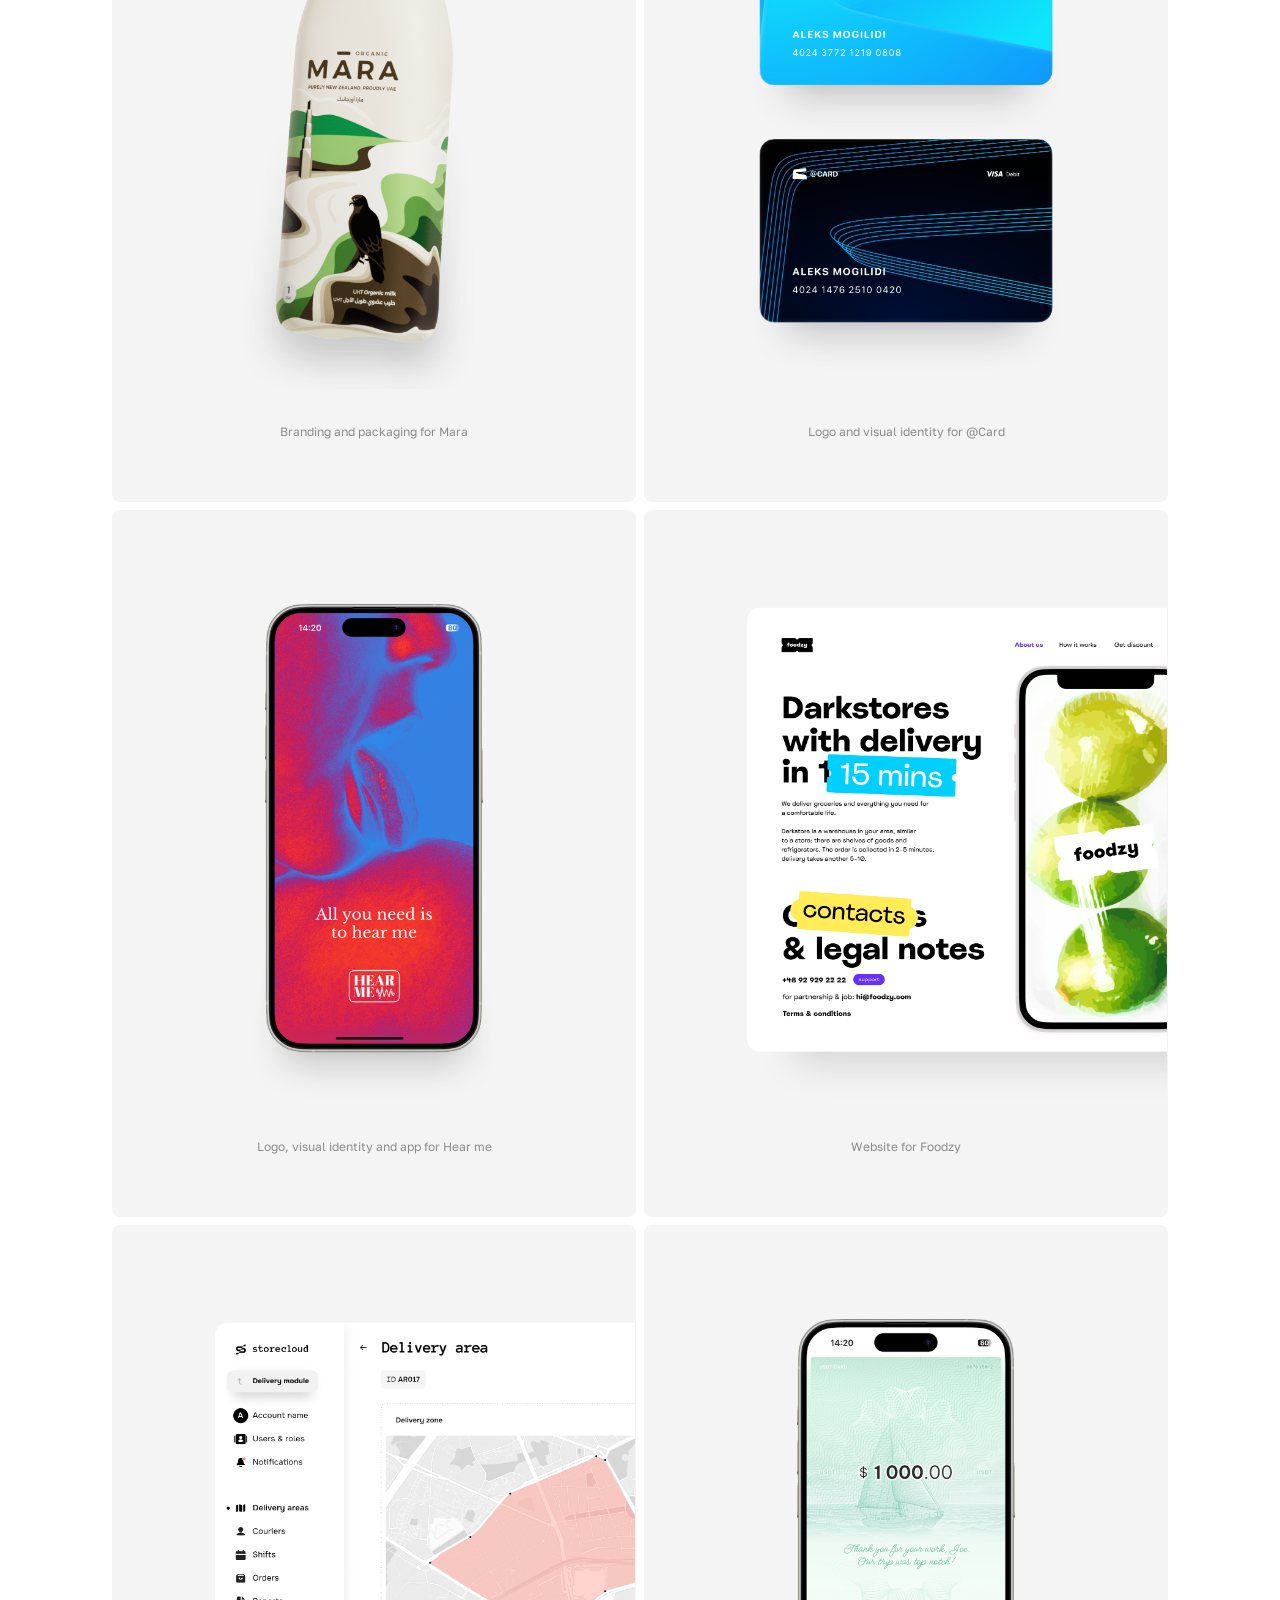
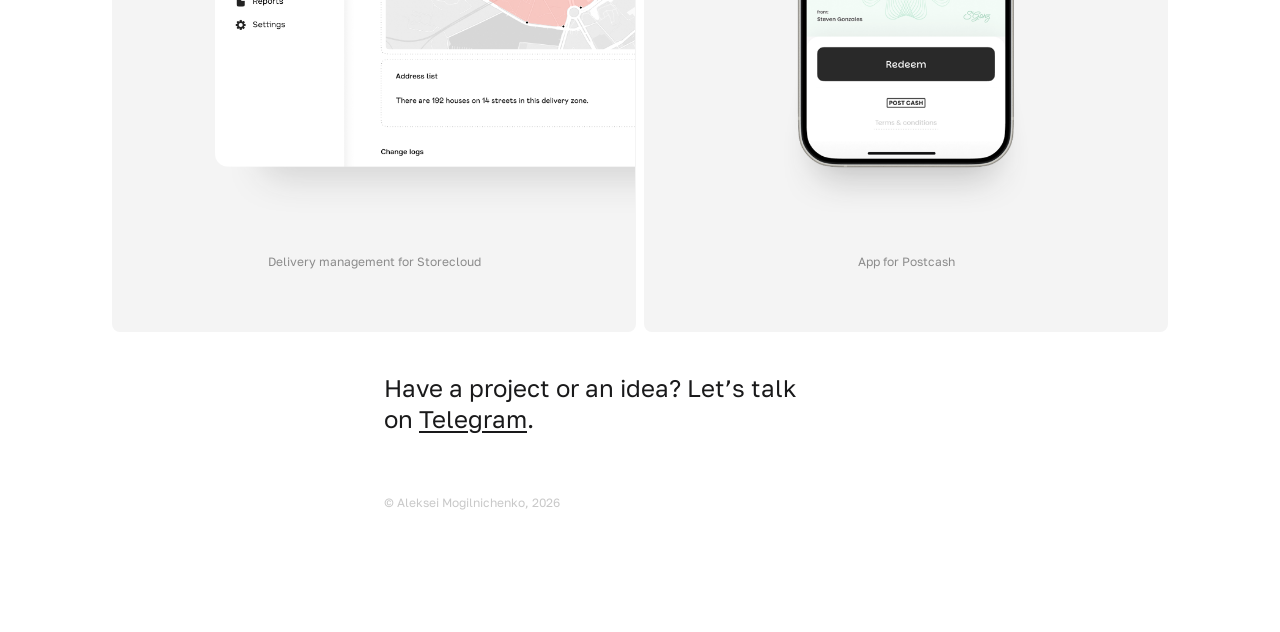
==== commit bf3e230b: "Update hero portrait and bubble" ====
--- a/en/index.html
+++ b/en/index.html
@@ -3,7 +3,7 @@
 <head>
   <meta charset="UTF-8" />
   <meta name="viewport" content="width=device-width, initial-scale=1.0" />
-  <title>Alexey — Product Designer</title>
+  <title>Aleksei — Product Designer</title>
   <link rel="icon" type="image/png" href="../favicon.png" />
   <link rel="preconnect" href="https://fonts.googleapis.com" />
   <link rel="preconnect" href="https://fonts.gstatic.com" crossorigin />
@@ -105,7 +105,91 @@
       border-radius: 50%;
       object-fit: cover;
       flex-shrink: 0;
+      margin-left: 0;
+      position: relative;
+      z-index: 1;
+      transition: opacity 180ms ease;
+    }
+
+    .hero__portrait-control {
+      position: relative;
+      display: block;
+      width: 120px;
+      height: 120px;
+      flex: 0 0 auto;
       margin-left: 8px;
+      padding: 0;
+      border: 0;
+      border-radius: 50%;
+      background: transparent;
+      color: inherit;
+      font: inherit;
+      cursor: pointer;
+      -webkit-tap-highlight-color: transparent;
+    }
+
+    .hero__portrait-smiling {
+      position: absolute;
+      inset: 0;
+      z-index: 2;
+      width: 100%;
+      height: 100%;
+      border-radius: 50%;
+      object-fit: cover;
+      opacity: 0;
+      pointer-events: none;
+      transition: opacity 180ms ease;
+    }
+
+    .hero__portrait-bubble {
+      position: absolute;
+      z-index: 3;
+      top: calc(50% - 46px);
+      left: calc(100% + 8px);
+      width: fit-content;
+      min-width: min(240px, calc(100vw - 120px));
+      max-width: min(320px, calc(100vw - 120px));
+      box-sizing: border-box;
+      padding: 8px 12px;
+      border: 0;
+      border-radius: 8px 8px 8px 2px;
+      color: var(--color-muted);
+      background: var(--color-card-bg);
+      box-shadow: none;
+      font: 400 12px/1.35 var(--font-main);
+      text-align: left;
+      transform: translateY(calc(-50% + 8px));
+      opacity: 0;
+      visibility: hidden;
+      pointer-events: none;
+      transition: opacity 160ms ease, transform 160ms ease, visibility 160ms ease;
+    }
+
+    .hero__portrait-control.is-active .hero__portrait-smiling {
+      opacity: 1;
+    }
+
+    .hero__portrait-control.is-active .hero__portrait-bubble {
+      transform: translateY(-50%);
+      opacity: 1;
+      visibility: visible;
+      pointer-events: auto;
+    }
+
+    .hero__portrait-control:focus-visible {
+      outline: 2px solid var(--color-hover);
+      outline-offset: 4px;
+    }
+
+    .hero__portrait-control:focus-visible .hero__portrait-smiling {
+      opacity: 1;
+    }
+
+    .hero__portrait-control:focus-visible .hero__portrait-bubble {
+      transform: translateY(-50%);
+      opacity: 1;
+      visibility: visible;
+      pointer-events: auto;
     }
 
     .hero__bio a {
@@ -575,6 +659,11 @@
         height: 104px;
       }
 
+      .hero__portrait-control {
+        width: 104px;
+        height: 104px;
+      }
+
       .projects {
         gap: 14px;
       }
@@ -615,6 +704,12 @@
       .hero__portrait {
         width: 104px;
         height: 104px;
+      }
+
+      .hero__portrait-control {
+        width: 104px;
+        height: 104px;
+        margin-left: 0;
       }
 
       .hero__exp-list {
@@ -1020,7 +1115,7 @@
     .hero__line1 { margin: 0; }
     .hero__greeting, .hero__bio { font-size: 24px; line-height: 1.32; }
     .hero__bio { max-width: 512px; }
-    .hero__portrait { margin-left: max(0px, calc((100% - 512px) / 2)); }
+    .hero__portrait-control { margin-left: max(0px, calc((100% - 512px) / 2)); }
     .hero__experience { padding: 40px max(0px, calc((100% - 512px) / 2)) 0; }
     .hero__exp-list { font-size: 14px; line-height: 1.56; }
     .hero__actions {
@@ -1105,7 +1200,7 @@
       .hero { gap: 0; }
       .hero__description, .hero__experience { padding-left: 0; padding-right: 0; }
       .hero__description { padding-top: 32px; }
-      .hero__portrait { margin-left: 0; }
+      .hero__portrait-control { margin-left: 0; }
       .hero__actions { padding: 40px 0 40px; gap: 14px; }
       .hero__greeting, .hero__bio { font-size: 23px; line-height: 1.34; }
       .projects__title { min-height: auto; padding: 28px 0 20px; }
@@ -1157,6 +1252,21 @@
     }
     .card-hover-label { background: var(--color-hover); }
     .card-hover-label.is-coming-soon { background: #19191a; }
+    @media (hover: hover) and (pointer: fine) {
+      .hero__portrait-control:hover .hero__portrait-smiling { opacity: 1; }
+      .hero__portrait-control:hover .hero__portrait-bubble {
+        transform: translateY(-50%);
+        opacity: 1;
+        visibility: visible;
+      }
+    }
+    @media (prefers-reduced-motion: reduce) {
+      .hero__portrait,
+      .hero__portrait-smiling,
+      .hero__portrait-bubble {
+        transition: none;
+      }
+    }
     .shot-card__title, .shot-card:hover .shot-card__title, .shot-card:not(:hover) .shot-card__title {
       opacity: 1; transform: none; transition: none;
     }
@@ -1181,11 +1291,15 @@
     <!-- ── Hero ──────────────────────────────── -->
     <section class="hero">
 
+      <button class="hero__portrait-control" type="button" aria-label="Show smiling portrait" aria-expanded="false" aria-describedby="hero-portrait-bubble">
       <img
             class="hero__portrait"
-            src="[data-uri]"
+            src="../assets/portrait-neutral-original-360.png"
             alt="Портрет"
           />
+      <img class="hero__portrait-smiling" src="../assets/portrait-smile-matched-360.png" alt="" aria-hidden="true" />
+      <span class="hero__portrait-bubble" id="hero-portrait-bubble" aria-hidden="true">I usually go by Aleks, but my therapist reminds me that my name is Aleksei</span>
+      </button>
 
       <div class="hero__description">
         <div class="hero__line1">
@@ -1760,7 +1874,7 @@
       },
       en: {
         button: 'RUS',
-        title: 'Alexey — Product Designer',
+        title: 'Aleksei — Product Designer',
         lang: 'en',
         greeting: 'Hi, I&rsquo;m Aleksei.',
         projectsTitle: 'Projects', hoverLabel: 'More details',
@@ -1841,7 +1955,13 @@
     };
 
     toggle.addEventListener('click', () => {
-      window.location.href = `${getLanguageUrl(currentLanguage === 'ru' ? 'en' : 'ru')}${window.location.hash}`;
+      const target = new URL(getLanguageUrl(currentLanguage === 'ru' ? 'en' : 'ru'), window.location.href);
+      const currentHash = window.location.hash;
+      target.hash = !document.body.classList.contains('case-open') && currentHash === '#projects' ? '' : currentHash;
+      try {
+        sessionStorage.setItem('portfolio-language-scroll', JSON.stringify({ pathname: target.pathname, scrollY: window.scrollY }));
+      } catch (_) {}
+      window.location.href = target.href;
     });
 
     applyLanguage(currentLanguage);
@@ -1901,9 +2021,22 @@
     const cases = [...document.querySelectorAll('.case-study')];
     const projectList = document.querySelector('.projects');
     const isEnglishPage = !/\/ru\/(?:index\.html)?$/.test(window.location.pathname);
-    const homeTitle = isEnglishPage ? 'Alexey — Product Designer' : 'Алексей — Product Designer';
+    const homeTitle = isEnglishPage ? 'Aleksei — Product Designer' : 'Алексей — Product Designer';
     let homeScrollY = null;
+    let languageScrollY = null;
     const reducedMotion = window.matchMedia('(prefers-reduced-motion: reduce)').matches;
+
+    try {
+      const savedLanguageScroll = JSON.parse(sessionStorage.getItem('portfolio-language-scroll') || 'null');
+      if (savedLanguageScroll?.pathname === window.location.pathname && Number.isFinite(savedLanguageScroll.scrollY)) {
+        languageScrollY = savedLanguageScroll.scrollY;
+        sessionStorage.removeItem('portfolio-language-scroll');
+        window.history.scrollRestoration = 'manual';
+        window.addEventListener('load', () => {
+          requestAnimationFrame(() => window.scrollTo({ top: languageScrollY, behavior: 'auto' }));
+        }, { once: true });
+      }
+    } catch (_) {}
 
     document.querySelectorAll('.card[href^="#case-"]').forEach((card) => {
       card.addEventListener('click', () => { homeScrollY = window.scrollY; });
@@ -1925,10 +2058,10 @@
       });
       if (active) {
         document.title = `${active.dataset.caseTitle} | ${homeTitle}`;
-        window.scrollTo({ top: 0, behavior: reducedMotion ? 'auto' : 'smooth' });
+        if (languageScrollY === null) window.scrollTo({ top: 0, behavior: reducedMotion ? 'auto' : 'smooth' });
       } else {
         document.title = homeTitle;
-        if (window.location.hash === '#projects' && projectList) {
+        if (languageScrollY === null && window.location.hash === '#projects' && projectList) {
           const targetY = homeScrollY === null ? projectList.getBoundingClientRect().top + window.scrollY : homeScrollY;
           window.scrollTo({ top: targetY, behavior: reducedMotion ? 'auto' : 'smooth' });
         }
@@ -1995,5 +2128,50 @@
 });
 </script>
 
+<script>
+document.addEventListener('DOMContentLoaded', () => {
+  const portrait = document.querySelector('.hero__portrait-control');
+  if (!portrait) return;
+
+  const bubble = portrait.querySelector('.hero__portrait-bubble');
+  const hasCoarsePointer = window.matchMedia('(pointer: coarse)').matches;
+  const hasFineHover = window.matchMedia('(hover: hover) and (pointer: fine)').matches;
+  const setOpen = (open) => {
+    portrait.classList.toggle('is-active', open);
+    portrait.setAttribute('aria-expanded', String(open));
+    bubble.setAttribute('aria-hidden', String(!open));
+  };
+
+  if (hasFineHover) {
+    portrait.addEventListener('pointerenter', () => setOpen(true));
+    portrait.addEventListener('pointerleave', () => {
+      if (!portrait.matches(':focus-visible')) setOpen(false);
+    });
+  }
+
+  portrait.addEventListener('focus', () => {
+    if (portrait.matches(':focus-visible')) setOpen(true);
+  });
+  portrait.addEventListener('blur', () => {
+    if (!portrait.matches(':hover')) setOpen(false);
+  });
+  portrait.addEventListener('click', () => {
+    if (hasCoarsePointer) setOpen(!portrait.classList.contains('is-active'));
+  });
+
+  if (hasCoarsePointer) {
+    document.addEventListener('pointerdown', (event) => {
+      if (!portrait.contains(event.target)) setOpen(false);
+    });
+  }
+
+  document.addEventListener('keydown', (event) => {
+    if (event.key === 'Escape' && portrait.classList.contains('is-active')) {
+      setOpen(false);
+      portrait.blur();
+    }
+  });
+});
+</script>
 </body>
 </html>
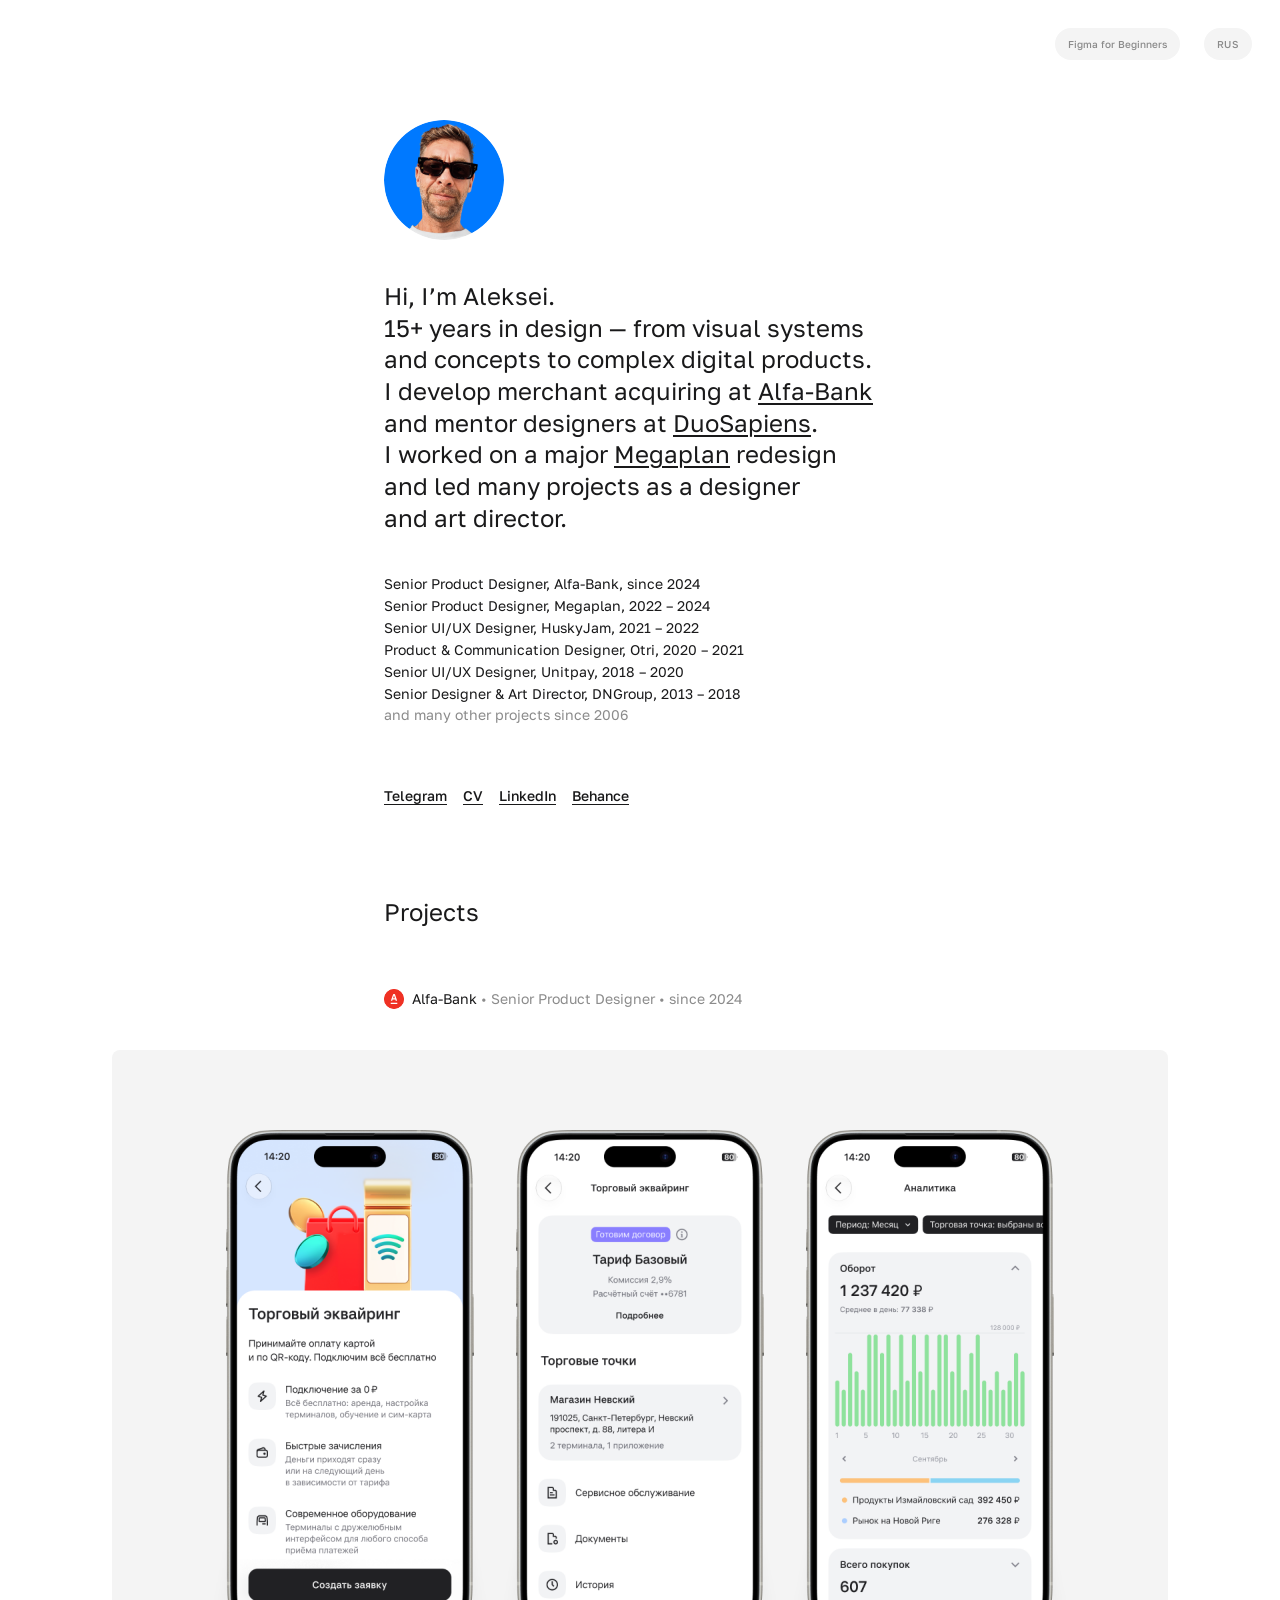
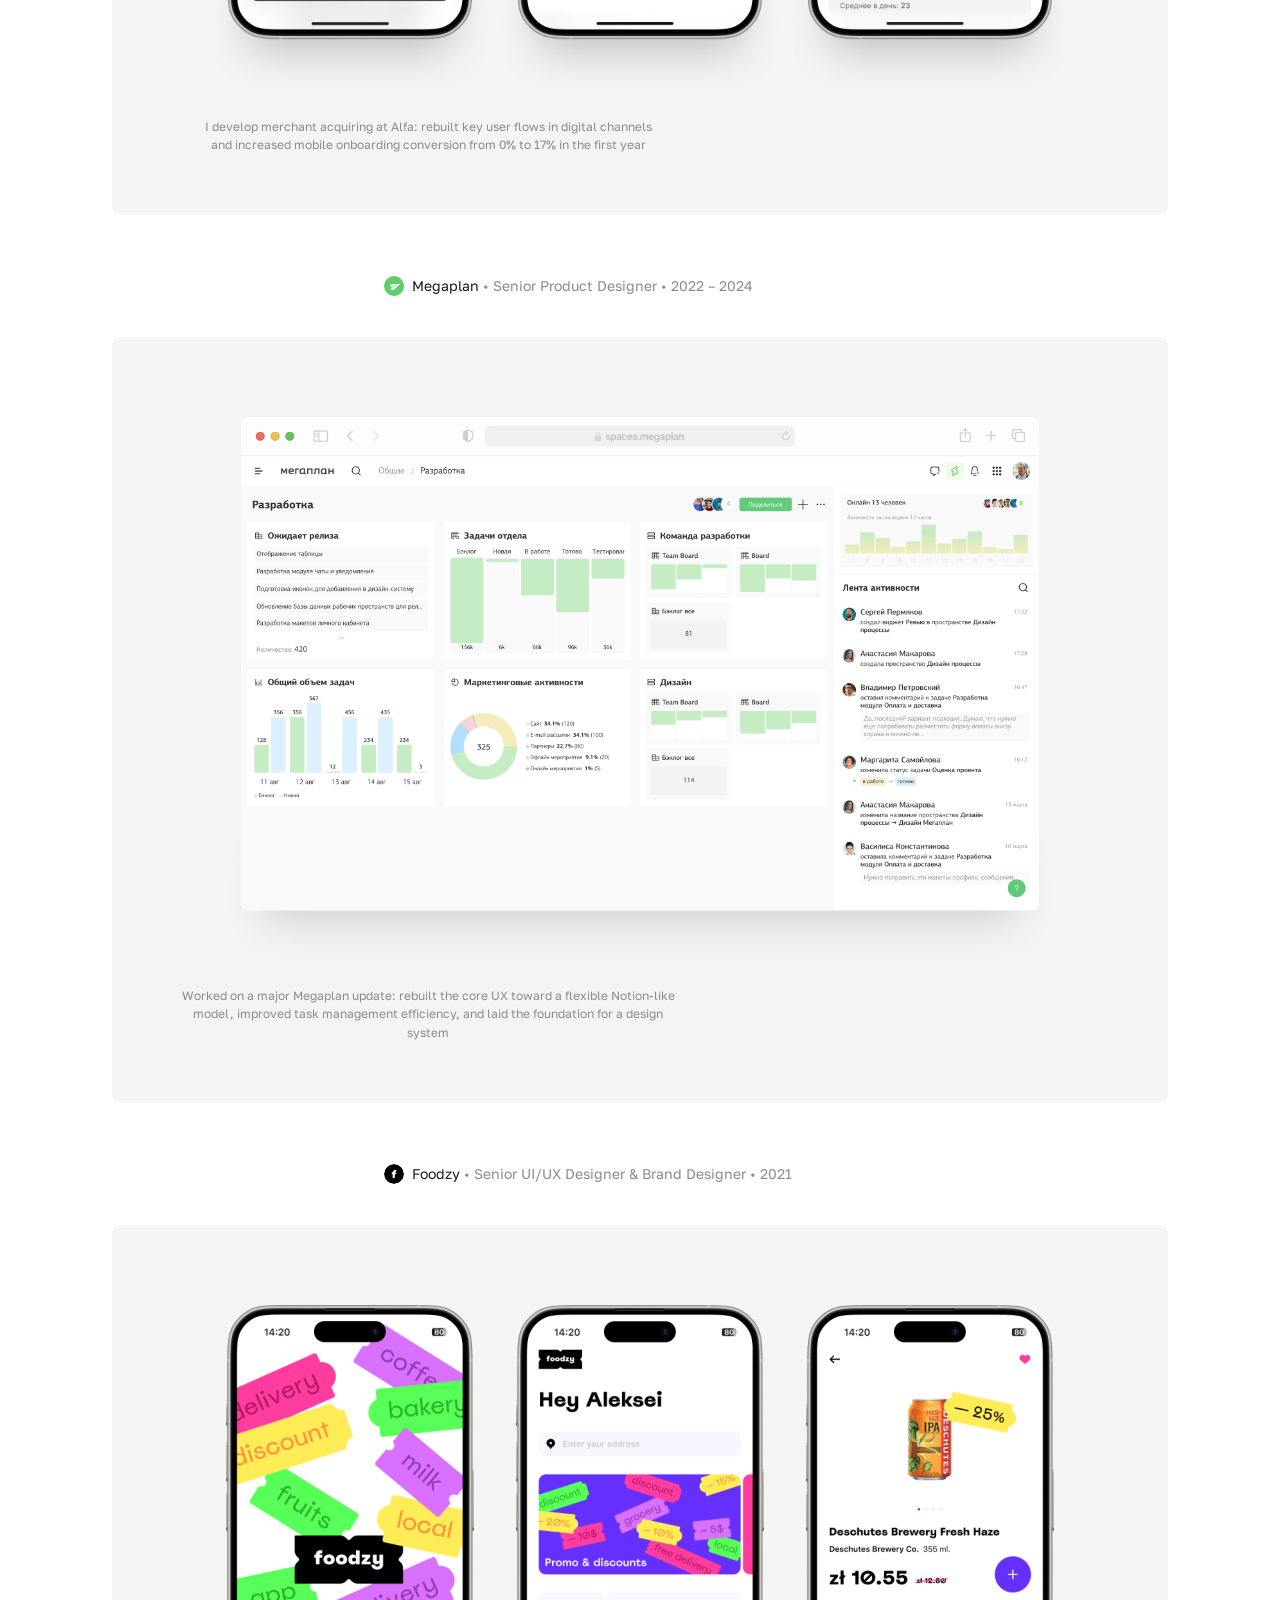
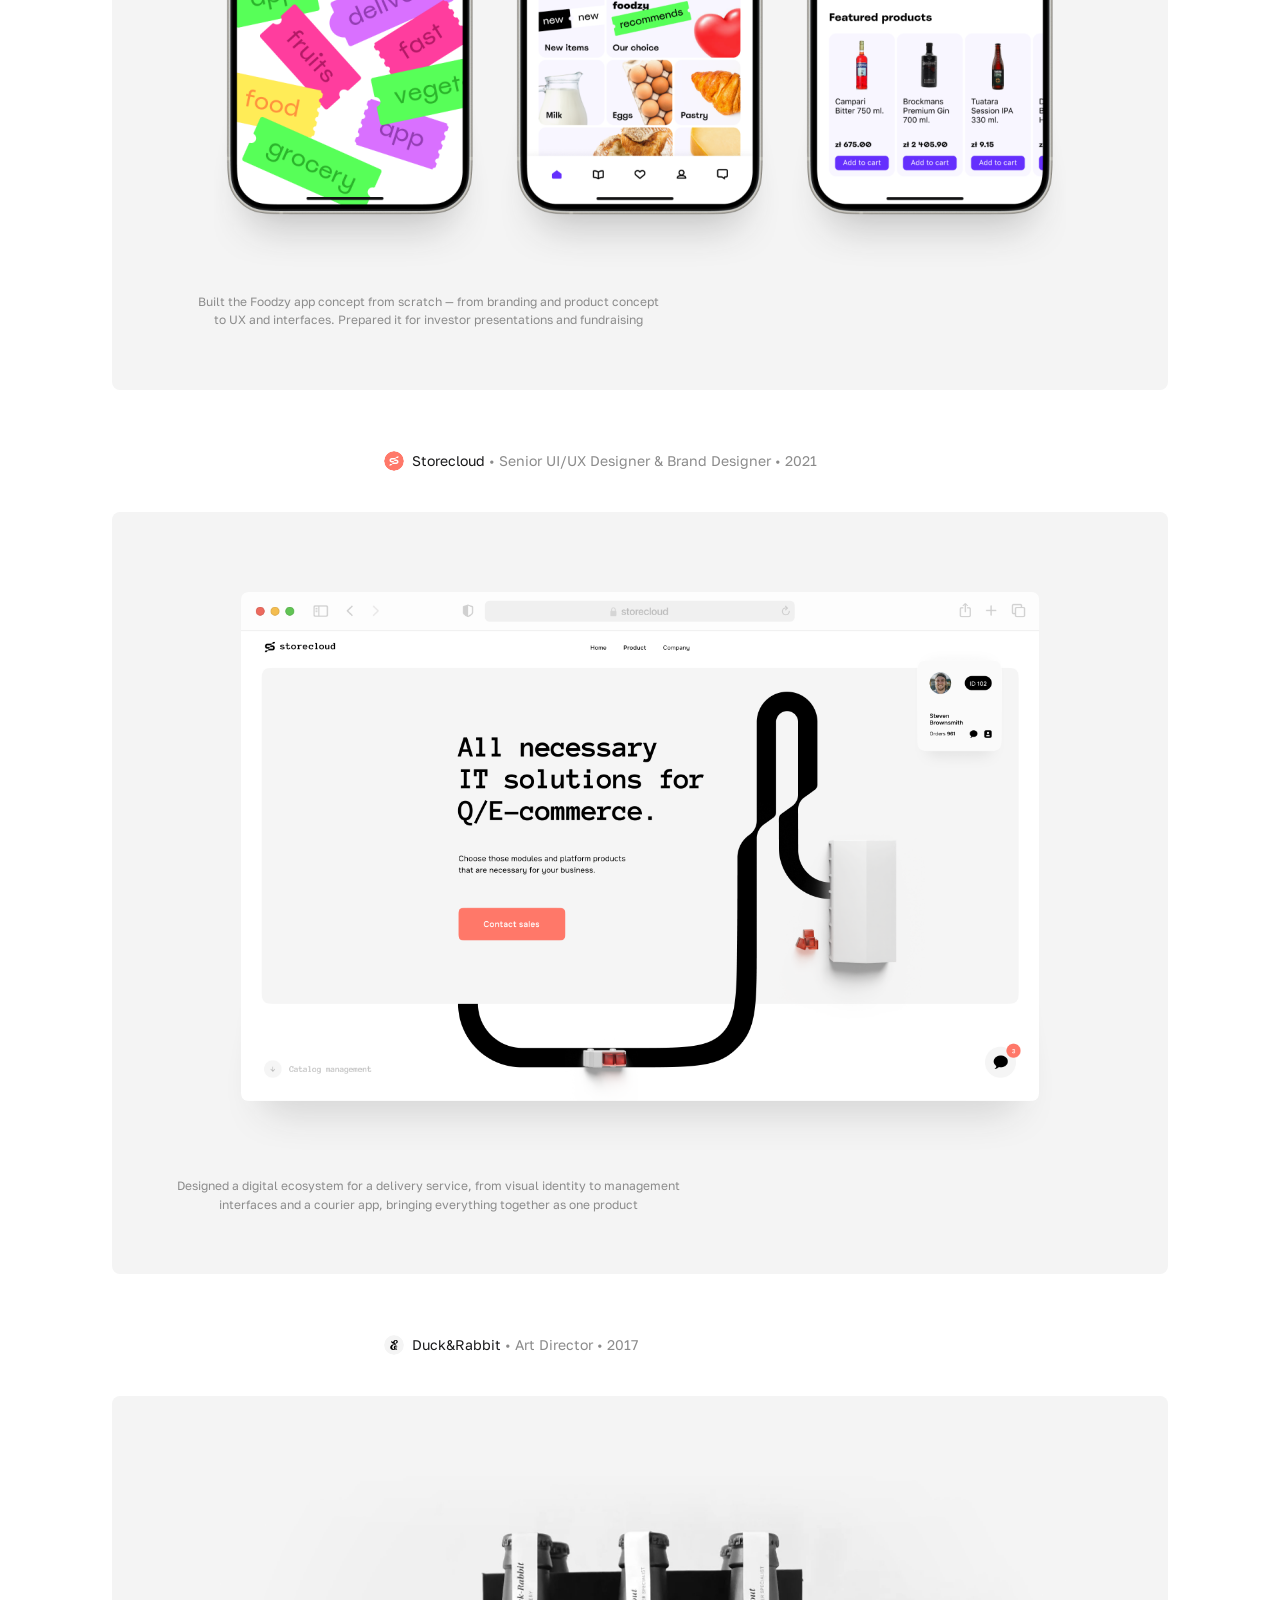
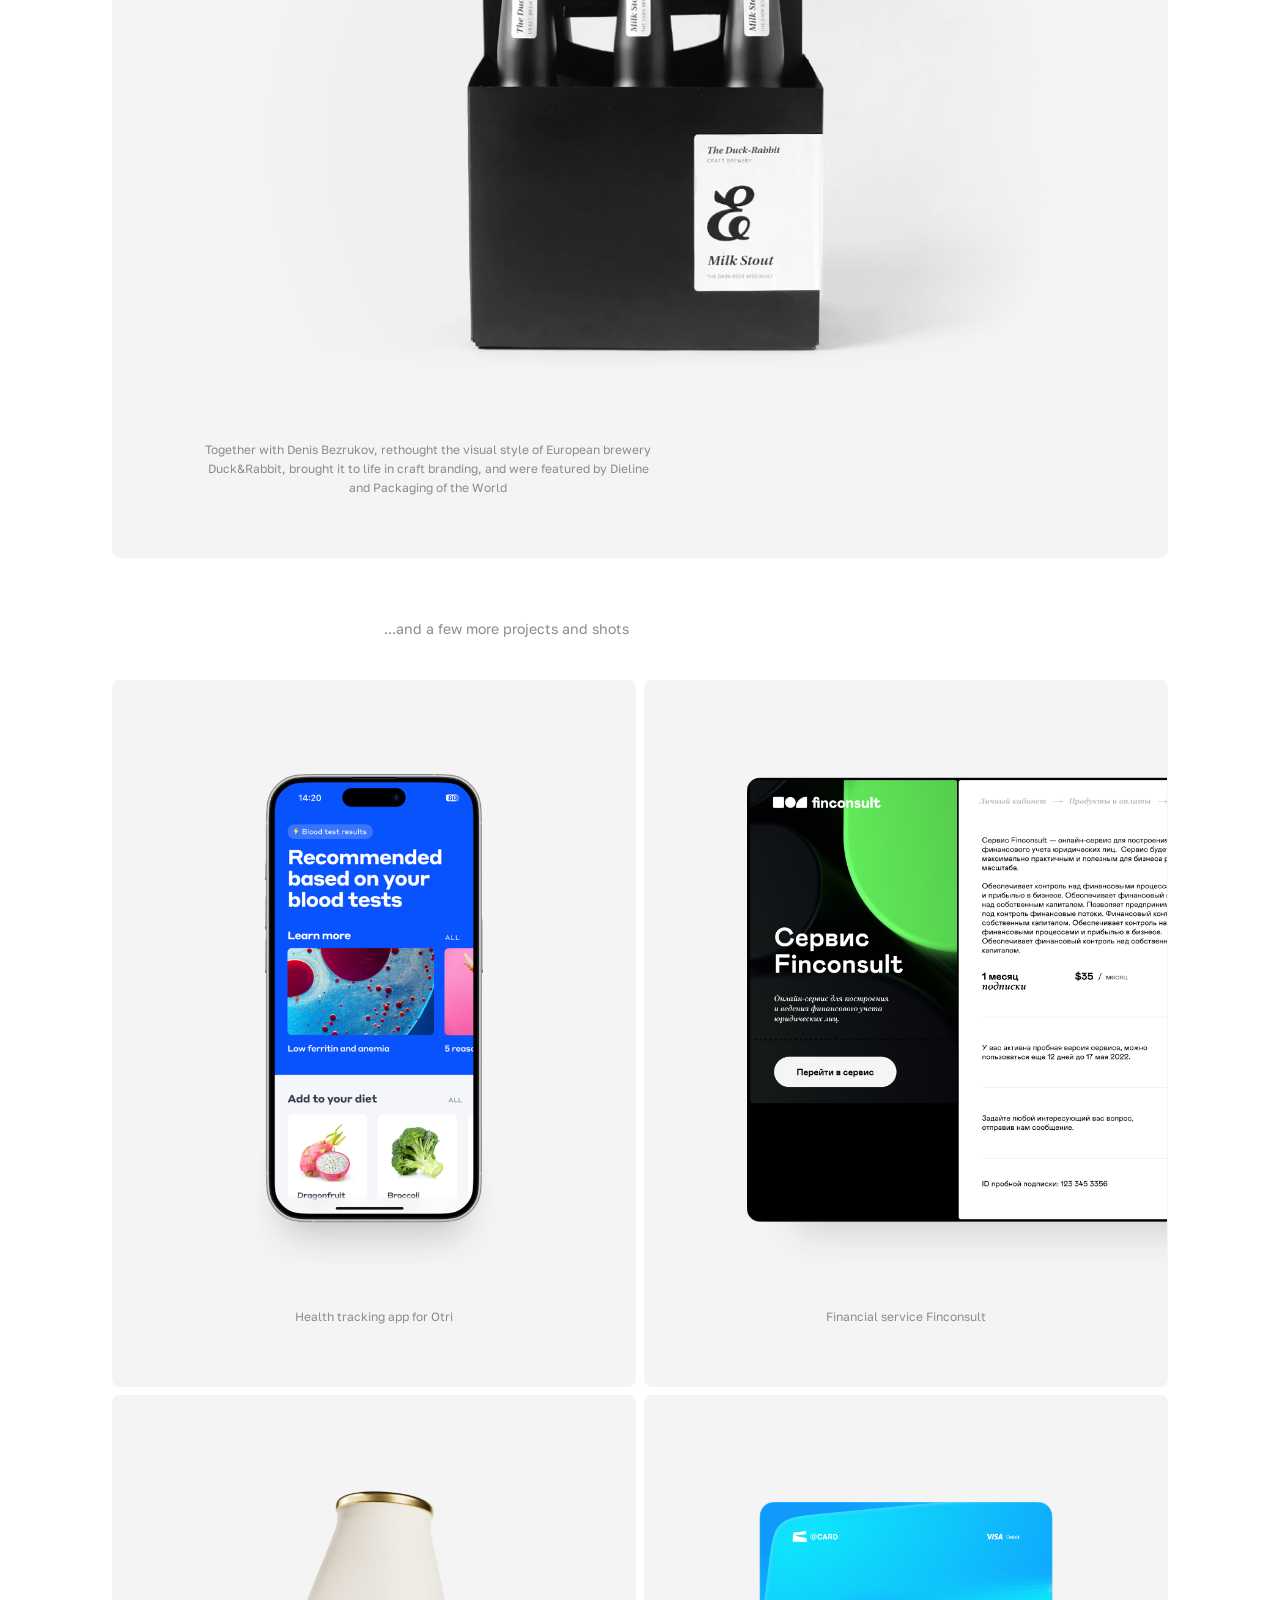
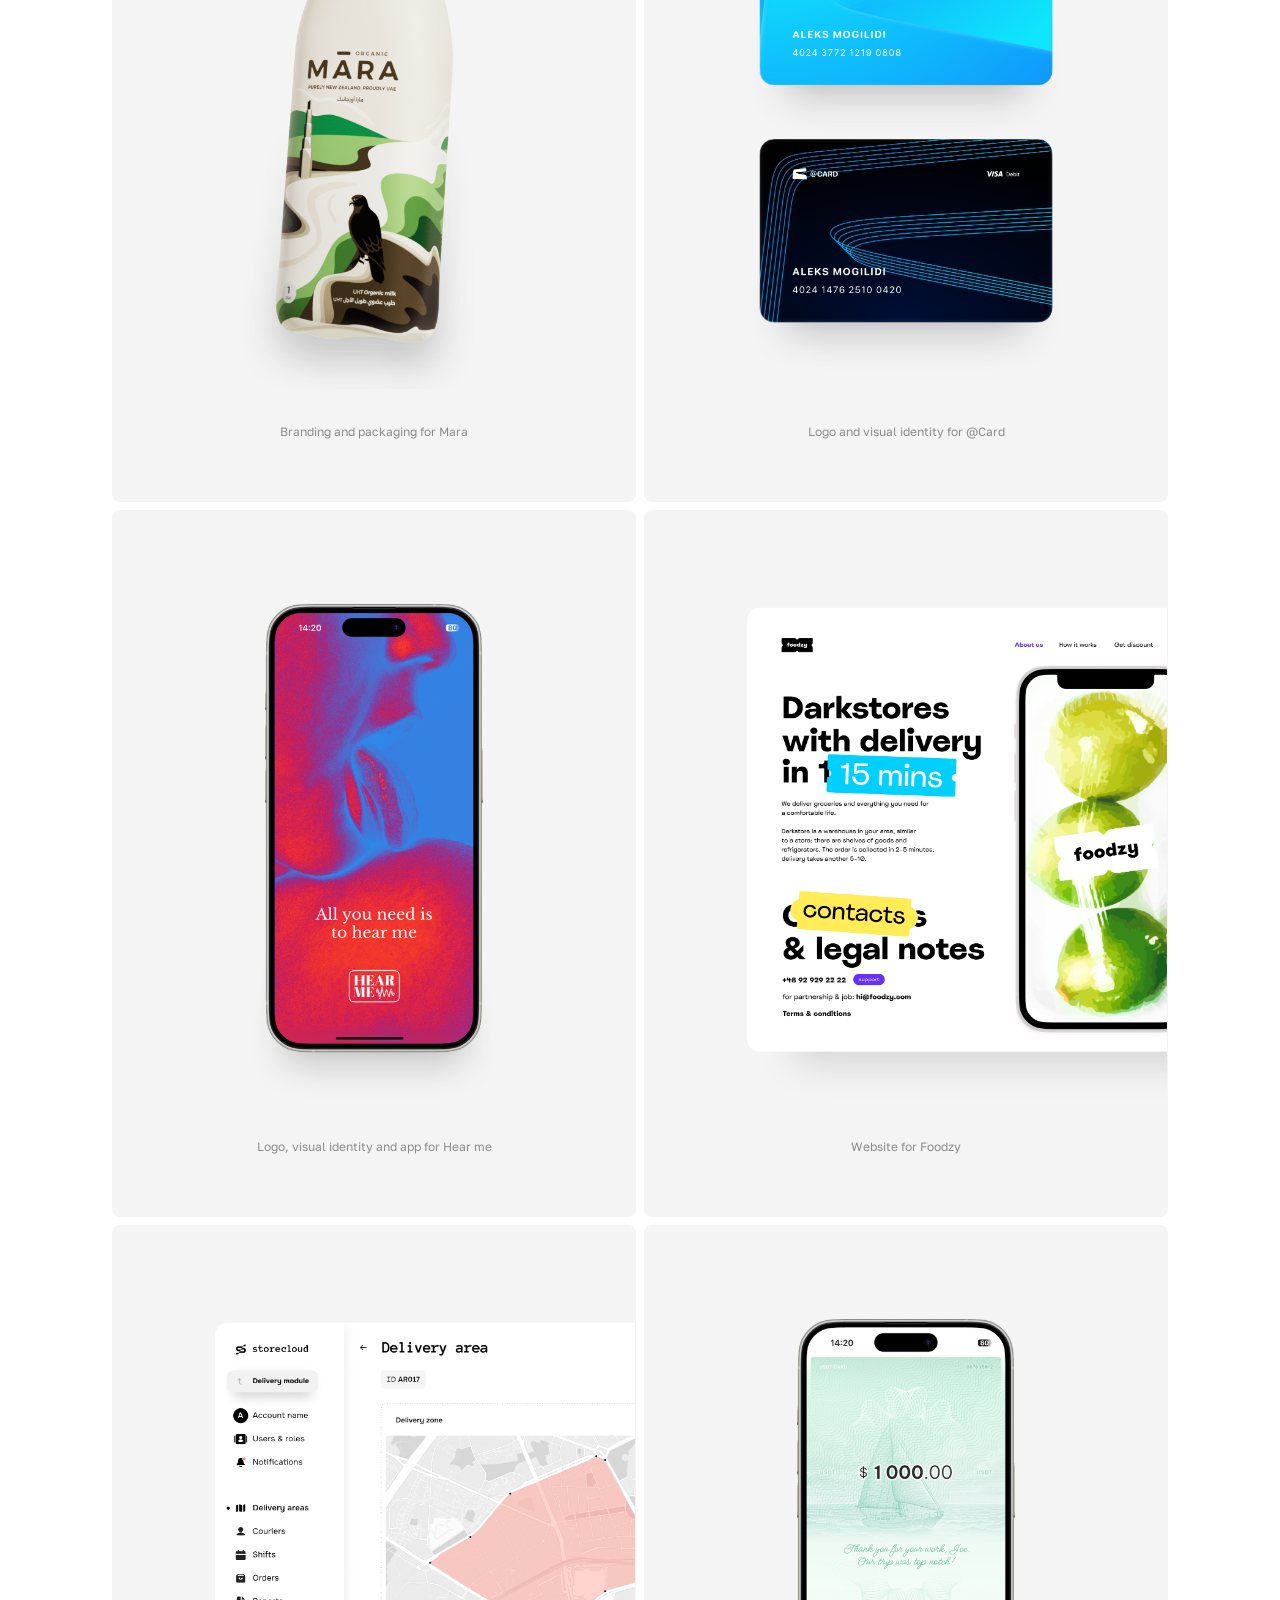
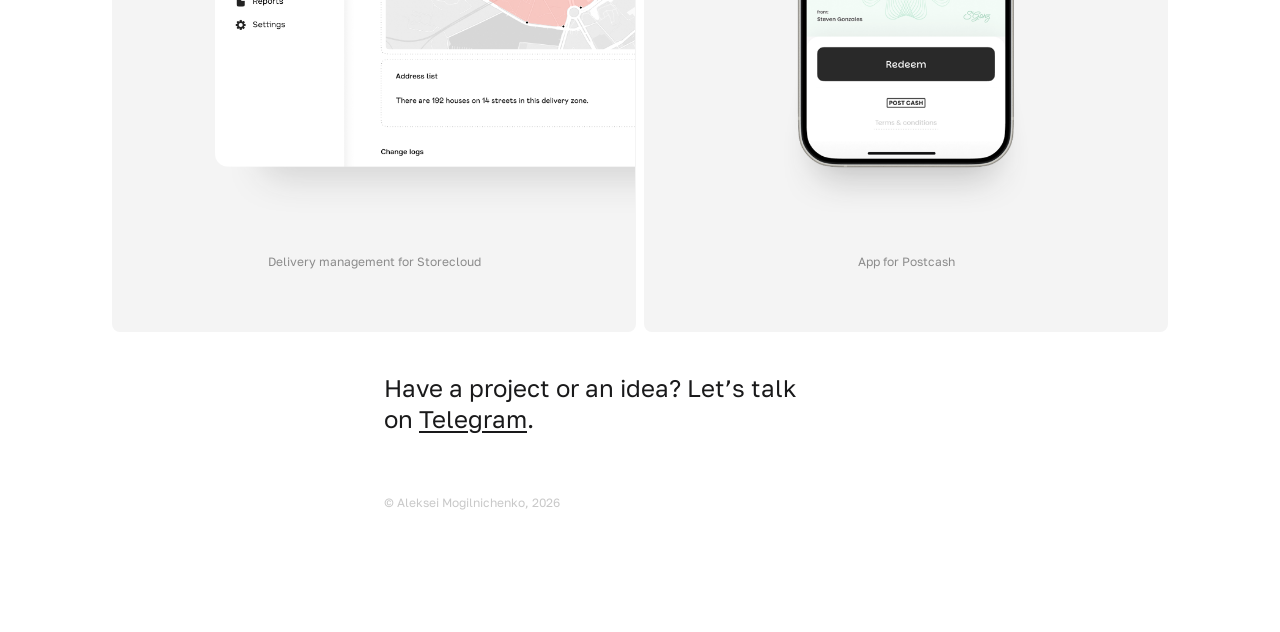
==== commit 1895f9f2: "Add course teaser to homepage" ====
--- a/en/index.html
+++ b/en/index.html
@@ -334,10 +334,6 @@
     }
 
     .language-toggle {
-      position: fixed;
-      top: 28px;
-      right: 28px;
-      z-index: 10;
       display: flex;
       padding: 9px 13px;
       justify-content: center;
@@ -355,6 +351,63 @@
       text-transform: uppercase;
       cursor: pointer;
       transition: background-color var(--motion-duration-normal) var(--motion-ease-standard), color var(--motion-duration-normal) var(--motion-ease-standard), transform var(--motion-duration-instant) var(--motion-ease-standard);
+    }
+
+    .header-actions {
+      position: fixed;
+      top: 28px;
+      right: 28px;
+      z-index: 10;
+      display: flex;
+      align-items: center;
+      gap: 24px;
+    }
+
+    .course-link {
+      position: relative;
+      isolation: isolate;
+      overflow: hidden;
+      display: flex;
+      align-items: center;
+      justify-content: center;
+      padding: 9px 13px;
+      border-radius: 9999px;
+      background: #f4f4f4;
+      color: #8b8b8b;
+      font-family: var(--font-main);
+      font-size: 10px;
+      font-weight: 500;
+      line-height: 1.4;
+      text-decoration: none;
+      white-space: nowrap;
+      border: 0;
+      cursor: default;
+      transition: color 360ms cubic-bezier(0.2, 0.8, 0.2, 1);
+    }
+
+    .course-link::before {
+      position: absolute;
+      z-index: -1;
+      inset: -10px;
+      border-radius: 46% 54% 45% 55% / 54% 45% 55% 46%;
+      background: linear-gradient(96deg, #F24E1E -21.25%, #FF7262 11.34%, #A259FF 46.75%, #1ABCFE 83.59%, #0ACF83 120.42%);
+      filter: blur(11px);
+      content: "";
+      opacity: 0.92;
+      transform: scaleX(0);
+      transform-origin: right center;
+      transition: transform 560ms cubic-bezier(0.2, 0.8, 0.2, 1), opacity 360ms ease;
+    }
+
+    .course-link:hover,
+    .course-link:focus-visible {
+      color: #fff;
+    }
+
+    .course-link:hover::before,
+    .course-link:focus-visible::before {
+      transform: scaleX(1);
+      transform-origin: left center;
     }
 
     .hero__action:focus-visible,
@@ -1285,7 +1338,10 @@
 
 <div class="page" id="main-page">
   <span class="card-hover-label" aria-hidden="true">Подробнее</span>
-  <button class="language-toggle" type="button" aria-label="Switch to English">ENG</button>
+  <div class="header-actions">
+    <button class="course-link" type="button">Figma for Beginners</button>
+    <button class="language-toggle" type="button" aria-label="Switch to English">ENG</button>
+  </div>
   <div class="content">
 
     <!-- ── Hero ──────────────────────────────── -->
@@ -1816,6 +1872,7 @@
   document.addEventListener('DOMContentLoaded', () => {
     const toggle = document.querySelector('.language-toggle');
     if (!toggle) return;
+    const courseLink = document.querySelector('.course-link');
 
     const greeting = document.querySelector('.hero__greeting');
     const bio = document.querySelector('.hero__bio');
@@ -1835,6 +1892,7 @@
     const content = {
       ru: {
         button: 'ENG',
+        course: 'Курс Figma с нуля',
         title: 'Лёша — Product Designer',
         lang: 'ru',
         greeting: 'Привет, я&nbsp;Лёша.',
@@ -1874,6 +1932,7 @@
       },
       en: {
         button: 'RUS',
+        course: 'Figma for Beginners',
         title: 'Aleksei — Product Designer',
         lang: 'en',
         greeting: 'Hi, I&rsquo;m Aleksei.',
@@ -1932,6 +1991,7 @@
       document.documentElement.lang = next.lang;
       document.title = next.title;
       toggle.textContent = next.button;
+      if (courseLink) courseLink.textContent = next.course;
       toggle.setAttribute('aria-label', language === 'ru' ? 'Switch to English' : 'Переключить на русский');
       if (greeting) greeting.innerHTML = next.greeting;
       if (projectsTitle) projectsTitle.textContent = next.projectsTitle;
@@ -2097,7 +2157,8 @@
 <script>
 document.addEventListener('DOMContentLoaded', () => {
   const label = document.querySelector('.card-hover-label');
-  if (!label || !window.matchMedia('(hover: hover) and (pointer: fine)').matches) return;
+  const courseButton = document.querySelector('.course-link');
+  if (!label) return;
   let frame = 0;
   let pointer = { x: 0, y: 0 };
   const move = (event) => {
@@ -2113,7 +2174,8 @@
       frame = 0;
     });
   };
-  document.querySelectorAll('.card').forEach((card) => {
+  if (window.matchMedia('(hover: hover) and (pointer: fine)').matches) {
+    document.querySelectorAll('.card').forEach((card) => {
     card.addEventListener('pointerenter', (event) => {
       const comingSoon = card.classList.contains('card--coming-soon');
       const isEnglish = document.documentElement.lang === 'en';
@@ -2124,7 +2186,29 @@
     });
     card.addEventListener('pointermove', move);
     card.addEventListener('pointerleave', () => label.classList.remove('is-visible'));
-  });
+    });
+  }
+
+  if (courseButton) {
+    const showComingSoon = () => {
+      label.textContent = document.documentElement.lang === 'en' ? 'Coming soon' : 'Скоро';
+      label.classList.add('is-coming-soon', 'is-visible');
+    };
+    if (window.matchMedia('(hover: hover) and (pointer: fine)').matches) {
+      courseButton.addEventListener('pointerenter', (event) => {
+        showComingSoon();
+        move(event);
+      });
+      courseButton.addEventListener('pointermove', move);
+      courseButton.addEventListener('pointerleave', () => label.classList.remove('is-visible'));
+    }
+    courseButton.addEventListener('focus', () => {
+      showComingSoon();
+      const bounds = courseButton.getBoundingClientRect();
+      move({ clientX: bounds.left + bounds.width / 2, clientY: bounds.top + bounds.height / 2 });
+    });
+    courseButton.addEventListener('blur', () => label.classList.remove('is-visible'));
+  }
 });
 </script>
 
